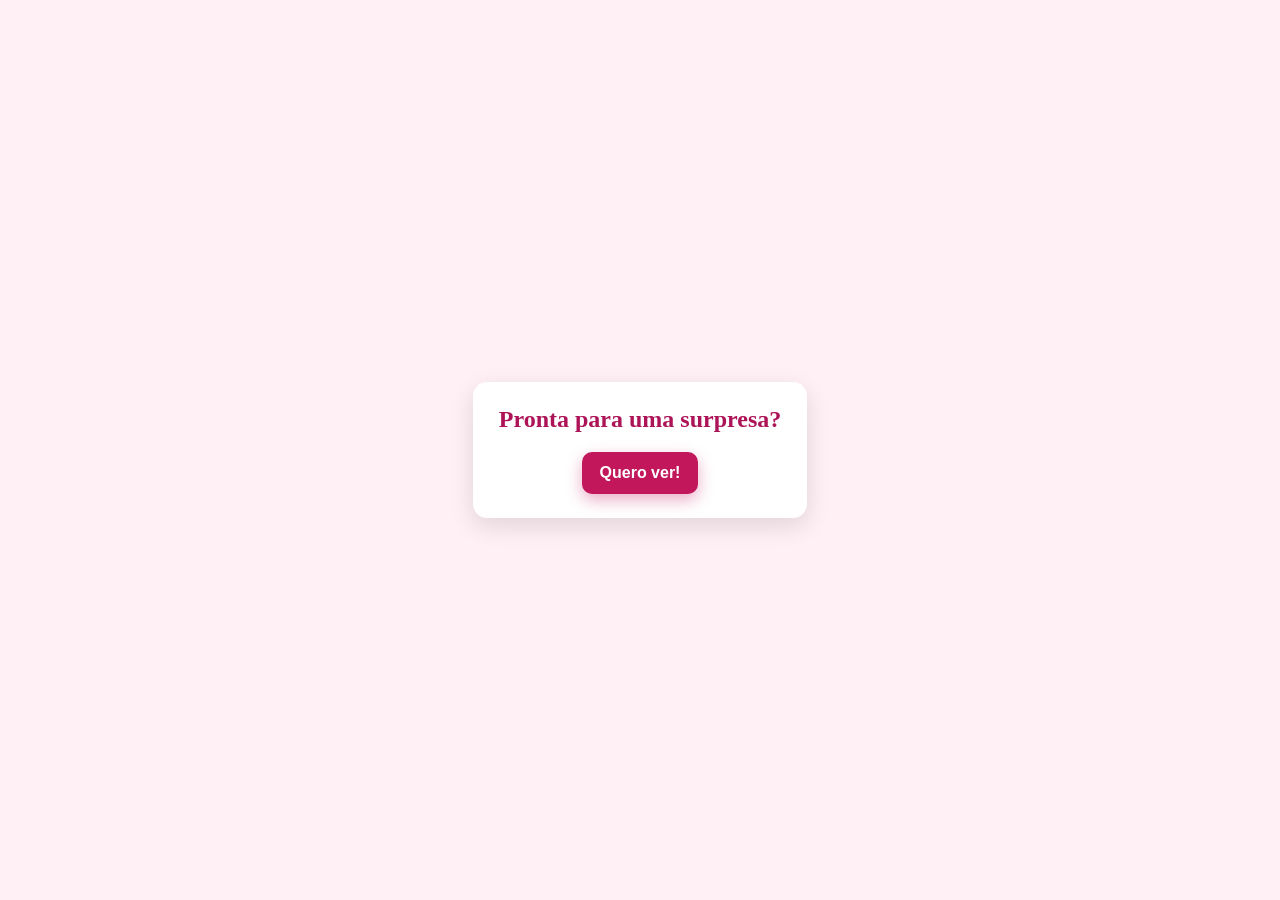
==== aniversario.html @ f8c0637d "PÃ¡gina de aniversÃ¡rio com timer de tempo junto Co-authored-by: Cursor <cursoragent@cursor.com>" ====
<!DOCTYPE html>
<html lang="pt-BR">
<head>
	<meta charset="UTF-8">
	<meta name="viewport" content="width=device-width, initial-scale=1.0">
	<title>Aniversário</title>
	<style>
		.Happy__Birthday {
			font-family: 'My love';
			color: #c2185b;
			font-size: 3.5em;
			font-weight: 700;
			text-shadow: 2px 2px 5px rgba(255, 255, 255, 0.7);
			position: relative;
			z-index: 1;
		}

		body {
			margin: 0;
			min-height: 100vh;
			display: flex;
			flex-direction: column;
			align-items: center;
			justify-content: center;
			background: #b3e5fc;
		}

		/* Beach background (sky, sea, sand) */
		.bg {
			position: fixed;
			inset: 0;
			z-index: -1;
			background:
				linear-gradient(
					to bottom,
					#87ceeb 0%,     /* sky */
					#b3e5fc 45%,
					#4fc3f7 45%,     /* sea */
					#29b6f6 62%,
					#f8e4b5 62%,     /* sand */
					#e0c48d 100%
				);
		}

		/* Sun */
		.sun {
			position: absolute;
			top: 6vh;
			right: 8vw;
			width: 90px;
			height: 90px;
			border-radius: 50%;
			background: radial-gradient(circle at 35% 35%, #fff59d, #ffca28 55%, #ffb300 70%, rgba(255, 179, 0, 0.6) 85%, rgba(255, 179, 0, 0) 86%);
			filter: drop-shadow(0 0 12px rgba(255, 193, 7, 0.6));
			animation: sunPulse 6s ease-in-out infinite;
		}

		@keyframes sunPulse {
			0%, 100% { transform: scale(1); filter: drop-shadow(0 0 12px rgba(255, 193, 7, 0.6)); }
			50% { transform: scale(1.03); filter: drop-shadow(0 0 22px rgba(255, 193, 7, 0.9)); }
		}

		/* Clouds */
		.clouds {
			position: absolute;
			top: 6vh;
			left: 0;
			right: 0;
			height: 140px;
			pointer-events: none;
			opacity: 0.9;
		}

		.clouds span {
			position: absolute;
			left: -30vw;
			top: var(--y, 0);
			width: var(--w, 140px);
			height: var(--h, 34px);
			background: #ffffff;
			border-radius: 40px;
			filter: drop-shadow(0 2px 6px rgba(0,0,0,0.05));
			opacity: 0.85;
			animation: cloudDrift var(--t, 60s) linear infinite;
		}

		@keyframes cloudDrift {
			0% { transform: translateX(0); }
			100% { transform: translateX(160vw); }
		}

		/* Waves */
		.waves { position: fixed; inset: 0; z-index: -1; pointer-events: none; }
		.wave {
			position: absolute;
			left: -100%;
			width: 300%;
			height: 80px;
			background: 
				radial-gradient(ellipse 80px 20px at 50% 0%, rgba(255,255,255,0.4) 0%, rgba(255,255,255,0.2) 50%, transparent 100%) 0 0 / 160px 80px repeat-x,
				radial-gradient(ellipse 60px 15px at 50% 0%, rgba(255,255,255,0.3) 0%, rgba(255,255,255,0.1) 50%, transparent 100%) 0 0 / 120px 80px repeat-x;
			opacity: 0.7;
			animation: waveMove 15s linear infinite;
		}
		.wave.one { top: 42vh; opacity: 0.4; animation-duration: 18s; background-size: 180px 90px, 140px 90px; }
		.wave.two { top: 46vh; opacity: 0.6; animation-duration: 12s; background-size: 160px 80px, 120px 80px; }
		.wave.three { top: 50vh; background-size: 140px 70px, 100px 70px; animation-duration: 10s; opacity: 0.8; }

		@keyframes waveMove { from { background-position-x: 0; } to { background-position-x: 2400px; } }

		/* BARQUINHO NO MAR */
		.boat {
			position: absolute;
			top: 48vh;
			left: -120px;
			width: 100px;
			height: 50px;
			z-index: 1;
			animation: boatSail 25s linear infinite;
		}

		.boat .hull {
			position: absolute;
			bottom: 0;
			left: 50%;
			width: 80px;
			height: 25px;
			background: linear-gradient(
				to bottom,
				#ffffff 0%,
				#f5f5f5 30%,
				#e0e0e0 70%,
				#bdbdbd 100%
			);
			border-radius: 40px 40px 8px 8px;
			transform: translateX(-50%);
			box-shadow: 
				0 3px 8px rgba(0,0,0,0.2),
				0 0 0 1px rgba(0,0,0,0.1) inset;
		}

		.boat .hull::before {
			content: '';
			position: absolute;
			top: -2px;
			left: 50%;
			width: 70px;
			height: 8px;
			background: linear-gradient(to right, #2196f3, #1976d2);
			border-radius: 20px;
			transform: translateX(-50%);
		}

		.boat .mast {
			position: absolute;
			bottom: 25px;
			left: 50%;
			width: 3px;
			height: 40px;
			background: linear-gradient(to bottom, #8d6e63, #6d4c41);
			transform: translateX(-50%);
			border-radius: 2px;
		}

		.boat .sail {
			position: absolute;
			bottom: 35px;
			left: 52%;
			width: 25px;
			height: 30px;
			background: linear-gradient(
				45deg,
				#ffffff 0%,
				#f8f9fa 50%,
				#e9ecef 100%
			);
			border-radius: 0 8px 8px 0;
			transform: translateX(-50%);
			box-shadow: 0 2px 6px rgba(0,0,0,0.15);
			animation: sailFlutter 3s ease-in-out infinite;
		}

		.boat .sail::before {
			content: '';
			position: absolute;
			top: 0;
			left: 0;
			right: 0;
			bottom: 0;
			background: repeating-linear-gradient(
				45deg,
				transparent,
				transparent 3px,
				rgba(0,0,0,0.05) 3px,
				rgba(0,0,0,0.05) 4px
			);
			border-radius: 0 8px 8px 0;
		}

		.boat .flag {
			position: absolute;
			bottom: 62px;
			left: 52%;
			width: 12px;
			height: 8px;
			background: linear-gradient(45deg, #e91e63, #ad1457);
			border-radius: 0 4px 4px 0;
			transform: translateX(-50%);
			animation: flagWave 2s ease-in-out infinite;
		}

		/* Ondas ao redor do barco */
		.boat-wake {
			position: absolute;
			bottom: -8px;
			left: 50%;
			width: 60px;
			height: 12px;
			background: radial-gradient(
				ellipse,
				rgba(255,255,255,0.6) 0%,
				rgba(255,255,255,0.3) 40%,
				transparent 70%
			);
			transform: translateX(-50%);
			border-radius: 50%;
			animation: wakeRipple 2s ease-in-out infinite;
		}

		@keyframes boatSail {
			0% { left: -120px; }
			100% { left: calc(100vw + 20px); }
		}

		@keyframes sailFlutter {
			0%, 100% { transform: translateX(-50%) skewX(0deg); }
			50% { transform: translateX(-50%) skewX(-2deg); }
		}

		@keyframes flagWave {
			0%, 100% { transform: translateX(-50%) rotate(0deg); }
			50% { transform: translateX(-50%) rotate(8deg); }
		}

		@keyframes wakeRipple {
			0%, 100% { opacity: 0.6; transform: translateX(-50%) scaleX(1); }
			50% { opacity: 0.3; transform: translateX(-50%) scaleX(1.2); }
		}

		/* Beach scene */
		.beach-scene {
			position: fixed;
			bottom: 0;
			left: 0;
			right: 0;
			height: 35vh;
			z-index: -1;
			pointer-events: none;
		}

		/* PALMEIRAS MELHORADAS */
		.palm {
			position: absolute;
			bottom: 0;
			width: 140px;
			height: 200px;
			z-index: 1;
		}
		.palm.left { left: 6vw; }
		.palm.right { right: 6vw; }

		.palm .trunk {
			position: absolute;
			bottom: 0;
			left: 50%;
			width: 20px;
			height: 130px;
			background: linear-gradient(
				90deg, 
				#5d4037 0%, 
				#6d4c41 20%, 
				#795548 40%, 
				#8d6e63 60%, 
				#6d4c41 80%, 
				#5d4037 100%
			);
			border-radius: 10px;
			transform: translateX(-50%) skewX(-4deg);
			box-shadow: 
				0 0 0 2px rgba(0,0,0,0.1) inset,
				2px 0 4px rgba(0,0,0,0.15);
		}

		/* Anéis do tronco para mais realismo */
		.palm .trunk::before {
			content: '';
			position: absolute;
			top: 20px;
			left: 0;
			right: 0;
			height: 3px;
			background: rgba(0,0,0,0.2);
			border-radius: 10px;
			box-shadow: 
				0 20px 0 rgba(0,0,0,0.15),
				0 40px 0 rgba(0,0,0,0.1),
				0 60px 0 rgba(0,0,0,0.15),
				0 80px 0 rgba(0,0,0,0.1);
		}

		.palm .leaf {
			position: absolute;
			left: 50%;
			top: 20px;
			width: 90px;
			height: 18px;
			background: linear-gradient(
				to right, 
				#1b5e20 0%, 
				#2e7d32 30%, 
				#4caf50 60%, 
				#66bb6a 100%
			);
			border-radius: 20px;
			transform-origin: left center;
			animation: palmSway 5s ease-in-out infinite;
			box-shadow: 0 1px 3px rgba(0,0,0,0.2);
		}

		/* Textura das folhas */
		.palm .leaf::before {
			content: '';
			position: absolute;
			top: 50%;
			left: 10px;
			right: 10px;
			height: 1px;
			background: linear-gradient(
				to right,
				transparent 0%,
				rgba(255,255,255,0.3) 20%,
				rgba(255,255,255,0.4) 50%,
				rgba(255,255,255,0.3) 80%,
				transparent 100%
			);
			transform: translateY(-50%);
		}

		/* Posicionamento das folhas melhorado - copa completa 360 graus */
		/* PALMEIRA ESQUERDA - MUITAS FOLHAS */
		.palm.left .leaf.l1 { --a: -75deg; animation-delay: 0s; width: 88px; }
		.palm.left .leaf.l2 { --a: -50deg; animation-delay: 0.1s; width: 92px; }
		.palm.left .leaf.l3 { --a: -25deg; animation-delay: 0.2s; width: 95px; }
		.palm.left .leaf.l4 { --a: 0deg; animation-delay: 0.3s; width: 100px; }
		.palm.left .leaf.l5 { --a: 25deg; animation-delay: 0.4s; width: 95px; }
		.palm.left .leaf.l6 { --a: 50deg; animation-delay: 0.5s; width: 92px; }
		.palm.left .leaf.l7 { --a: 75deg; animation-delay: 0.6s; width: 88px; }
		.palm.left .leaf.l8 { --a: -165deg; animation-delay: 0.7s; width: 85px; top: 25px; }
		.palm.left .leaf.l9 { --a: -140deg; animation-delay: 0.8s; width: 87px; top: 25px; }
		.palm.left .leaf.l10 { --a: -115deg; animation-delay: 0.9s; width: 89px; top: 25px; }
		.palm.left .leaf.l11 { --a: 115deg; animation-delay: 1.0s; width: 89px; top: 25px; }
		.palm.left .leaf.l12 { --a: 140deg; animation-delay: 1.1s; width: 87px; top: 25px; }
		.palm.left .leaf.l13 { --a: 165deg; animation-delay: 1.2s; width: 85px; top: 25px; }
		.palm.left .leaf.l14 { --a: 180deg; animation-delay: 1.3s; width: 90px; top: 22px; }
		.palm.left .leaf.l15 { --a: -90deg; animation-delay: 1.4s; width: 86px; top: 28px; }
		.palm.left .leaf.l16 { --a: 90deg; animation-delay: 1.5s; width: 86px; top: 28px; }
		.palm.left .leaf.l17 { --a: -12deg; animation-delay: 1.6s; width: 82px; top: 30px; }
		.palm.left .leaf.l18 { --a: 12deg; animation-delay: 1.7s; width: 82px; top: 30px; }

		/* PALMEIRA DIREITA - IGUAL À ESQUERDA */
		.palm.right .leaf.l1 { --a: -75deg; animation-delay: 0.05s; width: 88px; }
		.palm.right .leaf.l2 { --a: -50deg; animation-delay: 0.15s; width: 92px; }
		.palm.right .leaf.l3 { --a: -25deg; animation-delay: 0.25s; width: 95px; }
		.palm.right .leaf.l4 { --a: 0deg; animation-delay: 0.35s; width: 100px; }
		.palm.right .leaf.l5 { --a: 25deg; animation-delay: 0.45s; width: 95px; }
		.palm.right .leaf.l6 { --a: 50deg; animation-delay: 0.55s; width: 92px; }
		.palm.right .leaf.l7 { --a: 75deg; animation-delay: 0.65s; width: 88px; }
		.palm.right .leaf.l8 { --a: -165deg; animation-delay: 0.75s; width: 85px; top: 25px; }
		.palm.right .leaf.l9 { --a: -140deg; animation-delay: 0.85s; width: 87px; top: 25px; }
		.palm.right .leaf.l10 { --a: -115deg; animation-delay: 0.95s; width: 89px; top: 25px; }
		.palm.right .leaf.l11 { --a: 115deg; animation-delay: 1.05s; width: 89px; top: 25px; }
		.palm.right .leaf.l12 { --a: 140deg; animation-delay: 1.15s; width: 87px; top: 25px; }
		.palm.right .leaf.l13 { --a: 165deg; animation-delay: 1.25s; width: 85px; top: 25px; }
		.palm.right .leaf.l14 { --a: 180deg; animation-delay: 1.35s; width: 90px; top: 22px; }
		.palm.right .leaf.l15 { --a: -90deg; animation-delay: 1.45s; width: 86px; top: 28px; }
		.palm.right .leaf.l16 { --a: 90deg; animation-delay: 1.55s; width: 86px; top: 28px; }
		.palm.right .leaf.l17 { --a: -12deg; animation-delay: 1.65s; width: 82px; top: 30px; }
		.palm.right .leaf.l18 { --a: 12deg; animation-delay: 1.75s; width: 82px; top: 30px; }

		/* Cocos melhorados */
		.coconut {
			position: absolute;
			left: 50%;
			top: 15px;
			width: 14px;
			height: 18px;
			background: linear-gradient(to bottom, #8d6e63, #6d4c41, #5d4037);
			border-radius: 7px;
			transform: translateX(-50%);
			box-shadow: 
				0 2px 6px rgba(0,0,0,0.3),
				0 0 0 1px rgba(0,0,0,0.1) inset;
		}

		.coconut.c2 {
			left: 45%;
			top: 18px;
			width: 12px;
			height: 16px;
		}

		.coconut.c3 {
			left: 55%;
			top: 20px;
			width: 10px;
			height: 14px;
		}

		@keyframes palmSway {
			0%, 100% { transform: rotate(var(--a)) scaleX(1); }
			25% { transform: rotate(calc(var(--a) + 3deg)) scaleX(1.02); }
			75% { transform: rotate(calc(var(--a) - 2deg)) scaleX(1.01); }
		}

		/* GUARDA-SÓIS MELHORADOS */
		.umbrella {
			position: absolute;
			bottom: 20px;
			width: 80px;
			height: 100px;
		}
		.umbrella.um1 { left: 24vw; }
		.umbrella.um2 { right: 24vw; }

		.umbrella .pole {
			position: absolute;
			bottom: 0;
			left: 50%;
			width: 6px;
			height: 65px;
			background: linear-gradient(
				90deg,
				#6d4c41 0%,
				#8d6e63 50%,
				#6d4c41 100%
			);
			transform: translateX(-50%);
			border-radius: 3px;
			box-shadow: 2px 0 4px rgba(0,0,0,0.2);
		}

		.umbrella .top {
			position: absolute;
			bottom: 55px;
			left: 50%;
			width: 70px;
			height: 35px;
			background: linear-gradient(
				45deg, 
				#e91e63 0%, 
				#f06292 30%, 
				#ad1457 70%, 
				#880e4f 100%
			);
			border-radius: 35px 35px 0 0;
			transform: translateX(-50%);
			box-shadow: 
				0 4px 12px rgba(0,0,0,0.25),
				0 0 0 2px rgba(255,255,255,0.1) inset;
		}

		/* Listras do guarda-sol */
		.umbrella .top::before {
			content: '';
			position: absolute;
			top: 0;
			left: 0;
			right: 0;
			bottom: 0;
			background: repeating-linear-gradient(
				45deg,
				transparent,
				transparent 8px,
				rgba(255,255,255,0.15) 8px,
				rgba(255,255,255,0.15) 10px
			);
			border-radius: 35px 35px 0 0;
		}

		/* Sombra do guarda-sol */
		.umbrella .shadow {
			position: absolute;
			bottom: -2px;
			left: 50%;
			width: 60px;
			height: 8px;
			background: radial-gradient(ellipse, rgba(0,0,0,0.2) 0%, transparent 70%);
			transform: translateX(-50%);
			border-radius: 50%;
		}

		/* CADEIRAS MELHORADAS */
		.chair {
			position: absolute;
			bottom: 15px;
			width: 50px;
			height: 35px;
		}
		.chair.ch1 { left: 18vw; }
		.chair.ch2 { right: 18vw; }

		.chair .frame {
			position: absolute;
			bottom: 0;
			left: 50%;
			width: 3px;
			height: 25px;
			background: linear-gradient(to bottom, #795548, #6d4c41);
			transform: translateX(-50%);
			border-radius: 2px;
			box-shadow: 
				-12px 0 0 #795548,
				12px 0 0 #795548,
				-12px -15px 0 #795548,
				12px -15px 0 #795548;
		}

		.chair .seat {
			position: absolute;
			bottom: 12px;
			left: 50%;
			width: 45px;
			height: 18px;
			background: linear-gradient(
				45deg, 
				#ff9800 0%, 
				#ffb74d 30%, 
				#f57c00 70%, 
				#ef6c00 100%
			);
			border-radius: 8px;
			transform: translateX(-50%);
			box-shadow: 
				0 3px 6px rgba(0,0,0,0.2),
				0 0 0 1px rgba(0,0,0,0.1) inset;
		}

		/* Listras do tecido */
		.chair .seat::before {
			content: '';
			position: absolute;
			top: 0;
			left: 0;
			right: 0;
			bottom: 0;
			background: repeating-linear-gradient(
				90deg,
				transparent,
				transparent 4px,
				rgba(255,255,255,0.2) 4px,
				rgba(255,255,255,0.2) 5px
			);
			border-radius: 8px;
		}

		.chair .back {
			position: absolute;
			bottom: 28px;
			left: 50%;
			width: 40px;
			height: 20px;
			background: linear-gradient(
				45deg, 
				#ff9800 0%, 
				#ffb74d 30%, 
				#f57c00 70%, 
				#ef6c00 100%
			);
			border-radius: 8px 8px 3px 3px;
			transform: translateX(-50%) rotateX(20deg);
			box-shadow: 
				0 3px 6px rgba(0,0,0,0.15),
				0 0 0 1px rgba(0,0,0,0.1) inset;
		}

		.chair .back::before {
			content: '';
			position: absolute;
			top: 0;
			left: 0;
			right: 0;
			bottom: 0;
			background: repeating-linear-gradient(
				90deg,
				transparent,
				transparent 4px,
				rgba(255,255,255,0.2) 4px,
				rgba(255,255,255,0.2) 5px
			);
			border-radius: 8px 8px 3px 3px;
		}

		/* Sombra das cadeiras */
		.chair .chair-shadow {
			position: absolute;
			bottom: -2px;
			left: 50%;
			width: 40px;
			height: 6px;
			background: radial-gradient(ellipse, rgba(0,0,0,0.15) 0%, transparent 70%);
			transform: translateX(-50%);
			border-radius: 50%;
		}

		.cake {
			position: relative;
			width: 200px;
			height: 200px;
			margin-top: 12px;
		}

		.cake .plate {
			position: absolute;
			left: 50%;
			bottom: 0;
			transform: translate(-50%, 30px) scale(0.98);
			width: 220px;
			height: 16px;
			background: #cfd8dc;
			border-radius: 50% / 70%;
			box-shadow: 0 2px 6px rgba(0, 0, 0, 0.2) inset;
			opacity: 0;
			animation: riseIn .55s ease-out forwards;
		}

		.cake .layer {
			position: absolute;
			left: 50%;
			transform: translate(-50%, 30px) scale(0.98);
			height: 50px;
			background: #8d6e63;
			border-radius: 8px;
			box-shadow: 0 4px 0 rgba(0, 0, 0, 0.08) inset;
			opacity: 0;
		}

		.cake .layer.bottom { width: 180px; bottom: 26px; animation: riseIn .55s ease-out .1s forwards; }
		.cake .layer.middle { width: 160px; bottom: 78px; background: #a1887f; animation: riseIn .55s ease-out .35s forwards; }
		.cake .layer.top { width: 120px; bottom: 124px; background: #bcaaa4; animation: riseIn .55s ease-out .6s forwards; }

		.cake .icing {
			position: absolute;
			left: 50%;
			transform: translate(-50%, 30px);
			bottom: 152px;
			width: 130px;
			height: 20px;
			background: #ffffff;
			border-radius: 10px;
			box-shadow: 0 2px 0 rgba(0, 0, 0, 0.06) inset;
			opacity: 0;
			animation: riseIn .55s ease-out .85s forwards;
		}

		.candle {
			position: absolute;
			left: 50%;
			transform: translate(-50%, 30px);
			bottom: 180px;
			width: 8px;
			height: 28px;
			background: #ffeb3b;
			border-radius: 3px;
			box-shadow: 0 0 0 2px rgba(0, 0, 0, 0.05) inset;
			opacity: 0;
			animation: riseIn .55s ease-out 1.1s forwards;
		}

		.candle:after {
			content: "";
			position: absolute;
			left: 50%;
			transform: translateX(-50%);
			bottom: 30px;
			width: 12px;
			height: 16px;
			background: radial-gradient(circle at 50% 35%, #fff59d 20%, #ff9800 60%, rgba(255, 152, 0, 0.0) 61%);
			border-radius: 50% 50% 50% 50%;
			filter: drop-shadow(0 0 6px rgba(255, 193, 7, 0.8));
			opacity: 0;
			animation: flameFlicker 1.4s ease-in-out 1.4s infinite, flameAppear .01s linear 1.4s forwards;
		}

		@keyframes riseIn {
			0% { opacity: 0; transform: translate(-50%, 30px) scale(0.98); }
			100% { opacity: 1; transform: translate(-50%, 0) scale(1); }
		}

		@keyframes flameAppear { to { opacity: 1; } }

		@keyframes flameFlicker {
			0%, 100% { filter: drop-shadow(0 0 6px rgba(255,193,7,0.8)); transform: translateX(-50%) translateY(0) scale(1); }
			50% { filter: drop-shadow(0 0 12px rgba(255,193,7,1)); transform: translateX(-50%) translateY(-1px) scale(1.08); }
		}

		/* Floating hearts */
		.hearts {
			position: fixed;
			inset: 0;
			pointer-events: none;
			overflow: hidden;
			z-index: 0;
		}

		.hearts span {
			--size: 16px;
			position: absolute;
			bottom: -40px;
			left: var(--l, 50%);
			width: var(--size);
			height: var(--size);
			background: #e91e63;
			transform: rotate(45deg) scale(0.6);
			opacity: 0;
			animation: floatUp var(--t, 8s) linear infinite;
			animation-delay: var(--d, 0s);
		}

		.hearts span:before,
		.hearts span:after {
			content: "";
			position: absolute;
			width: 100%;
			height: 100%;
			background: #e91e63;
			border-radius: 50%;
		}

		.hearts span:before { top: -50%; left: 0; }
		.hearts span:after { left: -50%; top: 0; }

		@keyframes floatUp {
			0% { transform: translateY(0) rotate(45deg) scale(0.6); opacity: 0; }
			10% { opacity: .9; }
			100% { transform: translateY(-110vh) rotate(45deg) scale(1); opacity: 0; }
		}

		/* Photo block */
		.photo {
			width: clamp(160px, 26vw, 260px);
			aspect-ratio: 4 / 3;
			object-fit: cover;
			max-width: 100%;
			height: auto;
			border-radius: 12px;
			border: 4px solid #ffffff;
			box-shadow: 0 8px 22px rgba(0, 0, 0, 0.15);
			margin-top: 8px;
			opacity: 0;
			transform: translateY(20px) scale(0.98);
			animation: photoIn .6s ease-out .05s forwards;
		}

		@keyframes photoIn { to { opacity: 1; transform: translateY(0) scale(1); } }

		/* Row content for photos + cake */
		.content {
			display: flex;
			align-items: center;
			justify-content: center;
			gap: clamp(12px, 4vw, 28px);
			margin-top: 8px;
			flex-wrap: wrap;
			position: relative;
			z-index: 1;
		}

		/* Center column (title + cake + timer) */
		.center {
			display: flex;
			flex-direction: column;
			align-items: center;
			gap: 8px;
		}

		@media (max-width: 640px) {
			.content { flex-direction: column; gap: 12px; }
			.photo { width: min(88vw, 360px); }
			.center { order: -1; }
		}

		/* Gate (start) overlay */
		#gate {
			position: fixed;
			inset: 0;
			display: flex;
			align-items: center;
			justify-content: center;
			background: #fff0f5;
			z-index: 999;
		}

		.gate-card {
			background: #ffffff;
			padding: 24px 26px;
			border-radius: 14px;
			box-shadow: 0 8px 24px rgba(0,0,0,0.12);
			text-align: center;
			max-width: 92vw;
		}

		.start-btn {
			background: #c2185b;
			color: #ffffff;
			border: none;
			border-radius: 10px;
			padding: 12px 18px;
			font-size: 1rem;
			font-weight: 700;
			cursor: pointer;
			box-shadow: 0 6px 16px rgba(194,24,91,0.35);
			transition: transform .15s ease, opacity .2s ease;
		}

		.start-btn:active { transform: translateY(1px); }

		/* Main visibility */
		#main { display: none; opacity: 0; }
		#main.show { display: block; animation: fadeIn .6s ease forwards; }

		@keyframes fadeIn {
			from { opacity: 0; transform: translateY(8px); }
			to { opacity: 1; transform: translateY(0); }
		}

		/* Timer */
		.timer {
			margin-top: 16px;
			font-weight: 600;
			color: #ad1457;
			background: rgba(255,255,255,0.8);
			padding: 10px 14px;
			border-radius: 10px;
			box-shadow: 0 4px 12px rgba(0,0,0,0.06);
		}
	</style>
</head>
<body>
	<div class="bg" aria-hidden="true"></div>
	<div class="sun" aria-hidden="true"></div>
	<div class="clouds" aria-hidden="true">
		<span style="--y:10px;--w:180px;--h:36px;--t:65s"></span>
		<span style="--y:48px;--w:140px;--h:30px;--t:55s"></span>
		<span style="--y:22px;--w:220px;--h:40px;--t:70s"></span>
		<span style="--y:68px;--w:160px;--h:34px;--t:60s"></span>
	</div>
	<div class="waves" aria-hidden="true">
		<div class="wave one"></div>
		<div class="wave two"></div>
		<div class="wave three"></div>
		<!-- Barquinho navegando -->
		<div class="boat">
			<div class="boat-wake"></div>
			<div class="hull"></div>
			<div class="mast"></div>
			<div class="sail"></div>
			<div class="flag"></div>
		</div>
	</div>
	<div class="beach-scene" aria-hidden="true">
		<!-- Left palm tree - MUITAS FOLHAS -->
		<div class="palm left">
			<div class="trunk"></div>
			<div class="coconut"></div>
			<div class="coconut c2"></div>
			<div class="coconut c3"></div>
			<div class="leaf l1"></div>
			<div class="leaf l2"></div>
			<div class="leaf l3"></div>
			<div class="leaf l4"></div>
			<div class="leaf l5"></div>
			<div class="leaf l6"></div>
			<div class="leaf l7"></div>
			<div class="leaf l8"></div>
			<div class="leaf l9"></div>
			<div class="leaf l10"></div>
			<div class="leaf l11"></div>
			<div class="leaf l12"></div>
			<div class="leaf l13"></div>
			<div class="leaf l14"></div>
			<div class="leaf l15"></div>
			<div class="leaf l16"></div>
			<div class="leaf l17"></div>
			<div class="leaf l18"></div>
		</div>
		
		<!-- Right palm tree - IGUAL À ESQUERDA -->
		<div class="palm right">
			<div class="trunk"></div>
			<div class="coconut"></div>
			<div class="coconut c2"></div>
			<div class="coconut c3"></div>
			<div class="leaf l1"></div>
			<div class="leaf l2"></div>
			<div class="leaf l3"></div>
			<div class="leaf l4"></div>
			<div class="leaf l5"></div>
			<div class="leaf l6"></div>
			<div class="leaf l7"></div>
			<div class="leaf l8"></div>
			<div class="leaf l9"></div>
			<div class="leaf l10"></div>
			<div class="leaf l11"></div>
			<div class="leaf l12"></div>
			<div class="leaf l13"></div>
			<div class="leaf l14"></div>
			<div class="leaf l15"></div>
			<div class="leaf l16"></div>
			<div class="leaf l17"></div>
			<div class="leaf l18"></div>
		</div>
		
		<!-- Beach umbrellas -->
		<div class="umbrella um1">
			<div class="shadow"></div>
			<div class="pole"></div>
			<div class="top"></div>
		</div>
		<div class="umbrella um2">
			<div class="shadow"></div>
			<div class="pole"></div>
			<div class="top"></div>
		</div>
		
		<!-- Beach chairs -->
		<div class="chair ch1">
			<div class="chair-shadow"></div>
			<div class="frame"></div>
			<div class="seat"></div>
			<div class="back"></div>
		</div>
		<div class="chair ch2">
			<div class="chair-shadow"></div>
			<div class="frame"></div>
			<div class="seat"></div>
			<div class="back"></div>
		</div>
		<!-- Novas cadeiras embaixo dos guarda-sóis -->
		<div class="chair ch3">
			<div class="chair-shadow"></div>
			<div class="frame"></div>
			<div class="seat"></div>
			<div class="back"></div>
		</div>
		<div class="chair ch4">
			<div class="chair-shadow"></div>
			<div class="frame"></div>
			<div class="seat"></div>
			<div class="back"></div>
		</div>
	</div>
	<div id="gate">
		<div class="gate-card">
			<h2 style="margin-top:0;color:#ad1457">Pronta para uma surpresa?</h2>
			<button id="start" class="start-btn">Quero ver!</button>
		</div>
	</div>

	<div id="main" role="main" aria-hidden="true">
		<div class="content">
			<img class="photo" src="./foto-1.jpeg" alt="Nossa foto à esquerda">
			<div class="center">
				<h1 class="Happy__Birthday">feliz nosso dia</h1>
				<div class="cake" aria-label="Bolo de aniversário estilizado">
					<div class="plate"></div>
					<div class="layer bottom"></div>
					<div class="layer middle"></div>
					<div class="layer top"></div>
					<div class="icing"></div>
					<div class="candle"></div>
				</div>
				<div class="timer" id="loveTimer">te amando há 0 anos, 0 meses, 0 dias, 0 horas, 0 minutos, 0 segundos</div>
			</div>
			<img class="photo" src="./foto-2.jpeg" alt="Nossa foto à direita">
		</div>
	</div>

	<!-- Floating hearts container -->
	<div class="hearts" aria-hidden="true">
		<span style="--l:10%;--d:.2s;--t:9s;--size:14px"></span>
		<span style="--l:20%;--d:1.3s;--t:8s;--size:16px"></span>
		<span style="--l:30%;--d:.8s;--t:10s;--size:18px"></span>
		<span style="--l:40%;--d:2.1s;--t:9s;--size:12px"></span>
		<span style="--l:50%;--d:0s;--t:8.5s;--size:15px"></span>
		<span style="--l:60%;--d:1.7s;--t:10s;--size:17px"></span>
		<span style="--l:70%;--d:.5s;--t:9.5s;--size:14px"></span>
		<span style="--l:80%;--d:1.1s;--t:8.8s;--size:16px"></span>
		<span style="--l:90%;--d:2.6s;--t:10.5s;--size:13px"></span>
		<span style="--l:15%;--d:3s;--t:9.2s;--size:19px"></span>
	</div>

	<script>
	(function() {
		const gate = document.getElementById('gate');
		const startBtn = document.getElementById('start');
		const main = document.getElementById('main');

		function showMain() {
			gate.style.display = 'none';
			main.classList.add('show');
			main.setAttribute('aria-hidden', 'false');
		}

		if (startBtn) {
			startBtn.addEventListener('click', showMain);
		}

		// Timer desde 23/12/2024 (dia/mês/ano)
		const startDate = new Date(2024, 11, 23, 0, 0, 0); // mês 11 = Dezembro
		const el = document.getElementById('loveTimer');

		function plural(n, singular, pluralForm) {
			return n === 1 ? singular : pluralForm;
		}

		function diffFromStart(now) {
			// Calcula anos, meses inteiros, depois dias/horas/minutos/segundos
			let totalMonths = now.getFullYear() * 12 + now.getMonth() - (startDate.getFullYear() * 12 + startDate.getMonth());
			const monthStart = new Date(startDate.getFullYear(), startDate.getMonth() + totalMonths, startDate.getDate(), 0, 0, 0);
			if (now < monthStart) totalMonths -= 1;

			const years = Math.floor(totalMonths / 12);
			const months = totalMonths % 12;

			const afterMonths = new Date(startDate);
			afterMonths.setFullYear(startDate.getFullYear() + years);
			afterMonths.setMonth(startDate.getMonth() + months);

			let deltaMs = now - afterMonths;
			const dayMs = 24 * 60 * 60 * 1000;
			const days = Math.floor(deltaMs / dayMs);
			deltaMs -= days * dayMs;
			const hours = Math.floor(deltaMs / (60 * 60 * 1000));
			deltaMs -= hours * 60 * 60 * 1000;
			const minutes = Math.floor(deltaMs / (60 * 1000));
			deltaMs -= minutes * 60 * 1000;
			const seconds = Math.floor(deltaMs / 1000);

			return { years, months, days, hours, minutes, seconds };
		}

		function renderTimer() {
			const now = new Date();
			const { years, months, days, hours, minutes, seconds } = diffFromStart(now);
			if (!el) return;
			const parts = [
				years + ' ' + plural(years, 'ano', 'anos'),
				months + ' ' + plural(months, 'mês', 'meses'),
				days + ' ' + plural(days, 'dia', 'dias'),
				hours + ' ' + plural(hours, 'hora', 'horas'),
				minutes + ' ' + plural(minutes, 'minuto', 'minutos'),
				seconds + ' ' + plural(seconds, 'segundo', 'segundos')
			];
			el.textContent = 'te amando há ' + parts.join(', ');
		}

		renderTimer();
		setInterval(renderTimer, 1000);
	})();
	</script>
</body>
</html>
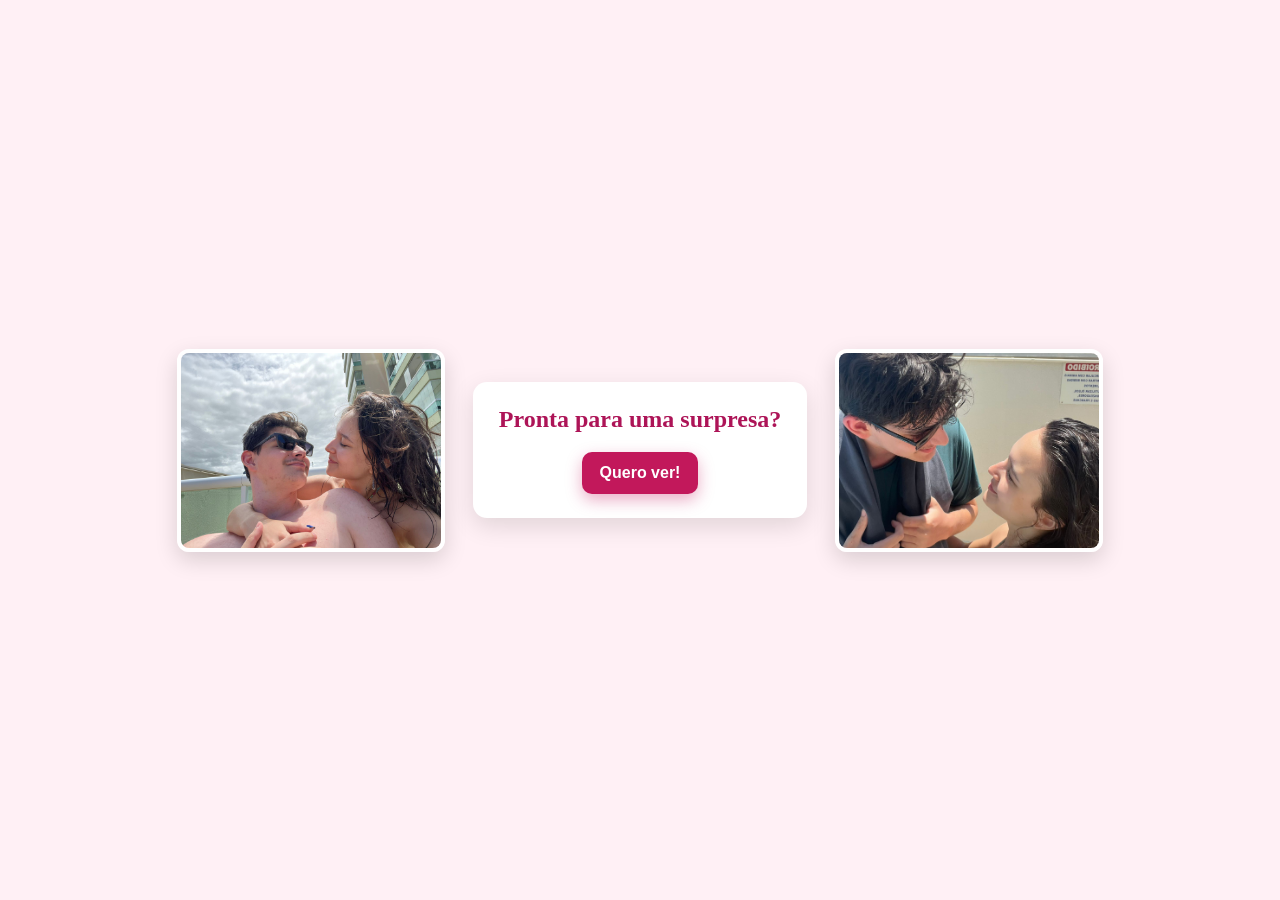
==== commit 68415617: "Fotos na tela do botÃ£o: layout um de cada lado, mesmo estilo da outra tela Co-authored-by: Cursor <" ====
--- a/aniversario.html
+++ b/aniversario.html
@@ -800,13 +800,36 @@
 			z-index: 999;
 		}
 
+		.gate-content {
+			display: flex;
+			flex-direction: row;
+			align-items: center;
+			justify-content: center;
+			gap: clamp(12px, 4vw, 28px);
+			flex-wrap: wrap;
+			max-width: 92vw;
+		}
+
+		.gate-content .gate-photo {
+			width: clamp(160px, 26vw, 260px);
+			aspect-ratio: 4 / 3;
+			object-fit: cover;
+			border-radius: 12px;
+			border: 4px solid #ffffff;
+			box-shadow: 0 8px 22px rgba(0, 0, 0, 0.15);
+		}
+
 		.gate-card {
 			background: #ffffff;
 			padding: 24px 26px;
 			border-radius: 14px;
 			box-shadow: 0 8px 24px rgba(0,0,0,0.12);
 			text-align: center;
-			max-width: 92vw;
+		}
+
+		@media (max-width: 640px) {
+			.gate-content { flex-direction: column; gap: 12px; }
+			.gate-content .gate-photo { width: min(88vw, 360px); order: -1; }
 		}
 
 		.start-btn {
@@ -960,9 +983,13 @@
 		</div>
 	</div>
 	<div id="gate">
-		<div class="gate-card">
-			<h2 style="margin-top:0;color:#ad1457">Pronta para uma surpresa?</h2>
-			<button id="start" class="start-btn">Quero ver!</button>
+		<div class="gate-content">
+			<img class="gate-photo" src="./foto-3.png" alt="Nossa foto">
+			<div class="gate-card">
+				<h2 style="margin-top:0;color:#ad1457">Pronta para uma surpresa?</h2>
+				<button id="start" class="start-btn">Quero ver!</button>
+			</div>
+			<img class="gate-photo" src="./foto-4.png" alt="Nossa foto">
 		</div>
 	</div>
 
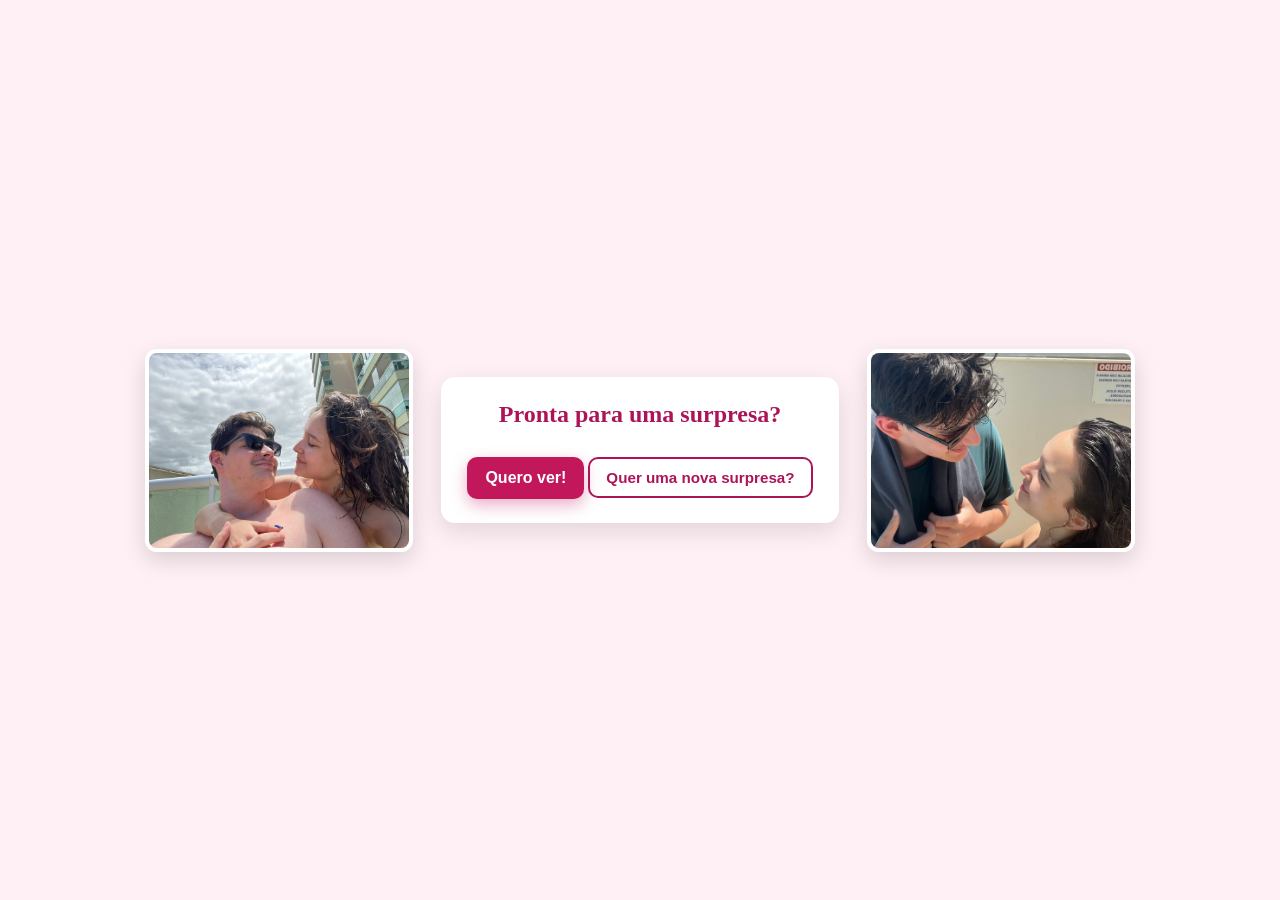
==== commit 13aaf41e: "Add cinesala-chuva scene and link from aniversario.html" ====
--- a/aniversario.html
+++ b/aniversario.html
@@ -4,6 +4,9 @@
 	<meta charset="UTF-8">
 	<meta name="viewport" content="width=device-width, initial-scale=1.0">
 	<title>Aniversário</title>
+	<link rel="preconnect" href="https://fonts.googleapis.com">
+	<link rel="preconnect" href="https://fonts.gstatic.com" crossorigin>
+	<link href="https://fonts.googleapis.com/css2?family=Oswald:wght@400;500;700&display=swap" rel="stylesheet">
 	<style>
 		.Happy__Birthday {
 			font-family: 'My love';
@@ -677,18 +680,17 @@
 		}
 
 		.candle:after {
-			content: "";
-			position: absolute;
-			left: 50%;
-			transform: translateX(-50%);
-			bottom: 30px;
-			width: 12px;
-			height: 16px;
-			background: radial-gradient(circle at 50% 35%, #fff59d 20%, #ff9800 60%, rgba(255, 152, 0, 0.0) 61%);
-			border-radius: 50% 50% 50% 50%;
-			filter: drop-shadow(0 0 6px rgba(255, 193, 7, 0.8));
+			content: "♥";
+			position: absolute;
+			left: 50%;
+			transform: translateX(-50%);
+			bottom: 28px;
+			font-size: 18px;
+			line-height: 1;
+			color: #ff9800;
+			text-shadow: 0 0 8px rgba(255, 152, 0, 0.6), 0 1px 2px rgba(0,0,0,0.2);
 			opacity: 0;
-			animation: flameFlicker 1.4s ease-in-out 1.4s infinite, flameAppear .01s linear 1.4s forwards;
+			animation: heartGlow 1.4s ease-in-out 1.4s infinite, flameAppear .01s linear 1.4s forwards;
 		}
 
 		@keyframes riseIn {
@@ -698,9 +700,9 @@
 
 		@keyframes flameAppear { to { opacity: 1; } }
 
-		@keyframes flameFlicker {
-			0%, 100% { filter: drop-shadow(0 0 6px rgba(255,193,7,0.8)); transform: translateX(-50%) translateY(0) scale(1); }
-			50% { filter: drop-shadow(0 0 12px rgba(255,193,7,1)); transform: translateX(-50%) translateY(-1px) scale(1.08); }
+		@keyframes heartGlow {
+			0%, 100% { transform: translateX(-50%) scale(1); text-shadow: 0 0 8px rgba(255, 152, 0, 0.6), 0 1px 2px rgba(0,0,0,0.2); }
+			50% { transform: translateX(-50%) scale(1.15); text-shadow: 0 0 14px rgba(255, 152, 0, 0.9), 0 1px 2px rgba(0,0,0,0.2); }
 		}
 
 		/* Floating hearts */
@@ -845,7 +847,313 @@
 			transition: transform .15s ease, opacity .2s ease;
 		}
 
+		.surprise-btn {
+			background: transparent;
+			color: #ad1457;
+			border: 2px solid #ad1457;
+			border-radius: 10px;
+			padding: 10px 16px;
+			font-size: 0.95rem;
+			font-weight: 600;
+			cursor: pointer;
+			margin-top: 10px;
+			transition: transform .15s ease, background .2s ease, color .2s ease;
+		}
+
+		.surprise-btn:hover {
+			background: rgba(173, 20, 87, 0.1);
+		}
+
 		.start-btn:active { transform: translateY(1px); }
+		.surprise-btn:active { transform: translateY(1px); }
+
+		/* Tela surpresa - CINESALA Encontro na Chuva */
+		@keyframes fall {
+			0% { transform: translateY(-100px); opacity: 1; }
+			100% { transform: translateY(100vh); opacity: 0.3; }
+		}
+
+		#surprise-screen {
+			position: fixed;
+			inset: 0;
+			background: linear-gradient(to bottom, #0a0a0a 0%, #1a1a2e 100%);
+			z-index: 1000;
+			display: none;
+			align-items: center;
+			justify-content: center;
+			box-sizing: border-box;
+			overflow: hidden;
+		}
+
+		#surprise-screen.show {
+			display: flex;
+			animation: fadeIn 0.4s ease forwards;
+		}
+
+		#surprise-screen .scene {
+			position: relative;
+			width: 100%;
+			height: 100%;
+			max-width: 100vw;
+			max-height: 100vh;
+			overflow: hidden;
+			font-family: Arial, sans-serif;
+		}
+
+		#surprise-screen .plant {
+			position: absolute;
+			bottom: 0;
+			width: 150px;
+			height: 400px;
+		}
+
+		#surprise-screen .plant-left { left: 50px; }
+		#surprise-screen .plant-right { right: 50px; }
+
+		#surprise-screen .leaf {
+			position: absolute;
+			background: linear-gradient(135deg, #2d5016 0%, #4a7c2c 50%, #2d5016 100%);
+			border-radius: 50% 0;
+			transform-origin: bottom center;
+		}
+
+		#surprise-screen .cinema {
+			position: absolute;
+			bottom: 100px;
+			left: 50%;
+			transform: translateX(-50%);
+			width: min(700px, 90vw);
+			height: 400px;
+			background: linear-gradient(to bottom, #c8c8c8 0%, #a0a0a0 100%);
+			box-shadow: 0 20px 60px rgba(0,0,0,0.5);
+		}
+
+		#surprise-screen .cinema-sign {
+			position: absolute;
+			top: -60px;
+			left: 50%;
+			transform: translateX(-50%);
+			background: white;
+			padding: 15px 60px;
+			font-size: clamp(32px, 5vw, 48px);
+			font-weight: bold;
+			letter-spacing: 2px;
+			box-shadow: 0 5px 20px rgba(0,0,0,0.3);
+		}
+
+		#surprise-screen .cinema-sign .red { color: #e63946; }
+
+		#surprise-screen .divider {
+			position: absolute;
+			left: 50%;
+			top: 0;
+			width: 8px;
+			height: 100%;
+			background: #1a1a1a;
+			transform: translateX(-50%);
+		}
+
+		#surprise-screen .person { position: absolute; bottom: 80px; }
+		#surprise-screen .person-male { left: 200px; }
+		#surprise-screen .person-female { left: 320px; }
+
+		#surprise-screen .male-head {
+			width: 50px; height: 50px; background: #ffdbac;
+			border-radius: 50%; position: relative; margin: 0 auto 5px;
+		}
+
+		#surprise-screen .male-body {
+			width: 60px; height: 80px; background: #7b68ee;
+			border-radius: 10px 10px 20px 20px; position: relative;
+		}
+
+		#surprise-screen .male-legs {
+			width: 50px; height: 60px; background: #4a4a4a;
+			border-radius: 0 0 10px 10px; margin: 0 auto;
+		}
+
+		#surprise-screen .female-head {
+			width: 50px; height: 50px; background: #ffdbac;
+			border-radius: 50%; position: relative; margin: 0 auto 5px;
+		}
+
+		#surprise-screen .female-hair {
+			position: absolute;
+			width: 55px; height: 30px; background: #3d2817;
+			border-radius: 50% 50% 0 0;
+			top: -5px; left: -2.5px;
+		}
+
+		#surprise-screen .female-body {
+			width: 70px; height: 90px; background: #8b7d6b;
+			border-radius: 10px 10px 35px 35px; position: relative;
+		}
+
+		#surprise-screen .female-legs {
+			width: 40px; height: 50px; background: #5a5a5a;
+			border-radius: 0 0 8px 8px; margin: 0 auto;
+		}
+
+		#surprise-screen .umbrella {
+			position: absolute;
+			bottom: 210px;
+			left: 240px;
+			z-index: 10;
+		}
+
+		#surprise-screen .umbrella-handle {
+			position: absolute;
+			width: 4px;
+			height: 120px;
+			background: #2a2a2a;
+			left: 50%;
+			top: 60px;
+			transform: translateX(-50%);
+		}
+
+		#surprise-screen .umbrella-top {
+			width: 180px;
+			height: 90px;
+			background: #1a1a1a;
+			border-radius: 50% 50% 0 0;
+			position: relative;
+			overflow: hidden;
+		}
+
+		#surprise-screen .umbrella-segment {
+			position: absolute;
+			width: 36px;
+			height: 100%;
+			top: 0;
+		}
+
+		#surprise-screen .ground {
+			position: absolute;
+			bottom: 100px;
+			left: 0;
+			width: 100%;
+			height: 150px;
+			background: linear-gradient(to bottom,
+				rgba(50, 50, 70, 0.3) 0%,
+				rgba(30, 30, 50, 0.5) 50%,
+				rgba(20, 20, 40, 0.7) 100%);
+		}
+
+		#surprise-screen .reflection {
+			position: absolute;
+			bottom: 10px;
+			left: 50%;
+			transform: translateX(-50%);
+			width: min(700px, 90vw);
+			height: 100px;
+			background: linear-gradient(to top,
+				rgba(200, 200, 200, 0.1) 0%,
+				rgba(160, 160, 160, 0.05) 100%);
+			filter: blur(8px);
+		}
+
+		#surprise-screen .rain {
+			position: absolute;
+			top: 0;
+			left: 0;
+			width: 100%;
+			height: 100%;
+			pointer-events: none;
+			z-index: 25;
+		}
+
+		#surprise-screen .raindrop {
+			position: absolute;
+			width: 2px;
+			height: 30px;
+			background: linear-gradient(to bottom,
+				rgba(174, 194, 224, 0.8) 0%,
+				rgba(174, 194, 224, 0.3) 100%);
+			animation: fall linear infinite;
+		}
+
+		#surprise-screen .poster {
+			position: absolute;
+			right: 80px;
+			top: 100px;
+			width: 150px;
+			height: 200px;
+			background: #e0e0e0;
+			border: 5px solid #888;
+			display: flex;
+			align-items: center;
+			justify-content: center;
+		}
+
+		#surprise-screen .poster-lines {
+			width: 80%;
+			height: 60%;
+			background: linear-gradient(
+				135deg,
+				#999 25%,
+				transparent 25%,
+				transparent 75%,
+				#999 75%
+			);
+			background-size: 20px 20px;
+		}
+
+		#surprise-screen .chair {
+			position: absolute;
+			left: 80px;
+			top: 180px;
+			width: 80px;
+			height: 60px;
+			background: #654321;
+			border-radius: 10px 10px 0 0;
+		}
+
+		#surprise-screen .chair::before {
+			content: '';
+			position: absolute;
+			bottom: -30px;
+			left: 10px;
+			width: 60px;
+			height: 30px;
+			background: #654321;
+			border-radius: 0 0 10px 10px;
+		}
+
+		#surprise-screen .cinema-light {
+			position: absolute;
+			top: 50px;
+			width: 100%;
+			height: 100%;
+			background: radial-gradient(
+				ellipse at center,
+				rgba(255, 248, 220, 0.3) 0%,
+				transparent 70%
+			);
+			pointer-events: none;
+		}
+
+		.cinema-close {
+			position: absolute;
+			top: 16px;
+			right: 16px;
+			width: 44px;
+			height: 44px;
+			border: none;
+			background: rgba(0,0,0,0.5);
+			color: #fff;
+			font-size: 1.5rem;
+			border-radius: 50%;
+			cursor: pointer;
+			display: flex;
+			align-items: center;
+			justify-content: center;
+			transition: background .2s ease;
+			z-index: 100;
+		}
+
+		.cinema-close:hover {
+			background: rgba(0,0,0,0.75);
+		}
 
 		/* Main visibility */
 		#main { display: none; opacity: 0; }
@@ -856,15 +1164,65 @@
 			to { opacity: 1; transform: translateY(0); }
 		}
 
-		/* Timer */
-		.timer {
-			margin-top: 16px;
+		/* Timer visual */
+		.timer-wrap {
+			margin-top: 20px;
+			text-align: center;
+		}
+
+		.timer-title {
+			margin: 0 0 12px 0;
+			font-size: 1.1rem;
 			font-weight: 600;
 			color: #ad1457;
-			background: rgba(255,255,255,0.8);
-			padding: 10px 14px;
-			border-radius: 10px;
-			box-shadow: 0 4px 12px rgba(0,0,0,0.06);
+			text-shadow: 0 1px 2px rgba(255,255,255,0.8);
+		}
+
+		.timer {
+			display: grid;
+			grid-template-columns: repeat(6, 1fr);
+			gap: 8px;
+			max-width: 100%;
+		}
+
+		.timer-unit {
+			background: linear-gradient(145deg, rgba(255,255,255,0.95), rgba(255,240,245,0.9));
+			border-radius: 12px;
+			padding: 10px 6px;
+			box-shadow: 0 4px 12px rgba(0,0,0,0.08), 0 0 0 1px rgba(255,255,255,0.6) inset;
+			min-width: 0;
+			display: flex;
+			flex-direction: column;
+			align-items: center;
+			gap: 2px;
+		}
+
+		.timer-value {
+			font-size: 1.5rem;
+			font-weight: 800;
+			line-height: 1.2;
+			color: #c2185b;
+			text-shadow: 0 1px 2px rgba(255,255,255,0.9);
+			font-variant-numeric: tabular-nums;
+		}
+
+		.timer-label {
+			font-size: 0.65rem;
+			font-weight: 600;
+			color: #ad1457;
+			opacity: 0.95;
+			text-transform: lowercase;
+			line-height: 1.2;
+		}
+
+		@media (max-width: 640px) {
+			.timer {
+				grid-template-columns: repeat(3, 1fr);
+				gap: 6px;
+			}
+			.timer-value { font-size: 1.25rem; }
+			.timer-label { font-size: 0.6rem; }
+			.timer-unit { padding: 8px 4px; }
 		}
 	</style>
 </head>
@@ -988,8 +1346,53 @@
 			<div class="gate-card">
 				<h2 style="margin-top:0;color:#ad1457">Pronta para uma surpresa?</h2>
 				<button id="start" class="start-btn">Quero ver!</button>
+				<button id="surpriseBtn" class="surprise-btn">Quer uma nova surpresa?</button>
 			</div>
 			<img class="gate-photo" src="./foto-4.png" alt="Nossa foto">
+		</div>
+	</div>
+
+	<!-- Tela surpresa: CINESALA Encontro na Chuva -->
+	<div id="surprise-screen" aria-hidden="true">
+		<button type="button" class="cinema-close" id="surpriseClose" aria-label="Fechar">×</button>
+		<div class="scene">
+			<div class="plant plant-left" id="plantLeft"></div>
+			<div class="plant plant-right" id="plantRight"></div>
+			<div class="ground">
+				<div class="reflection"></div>
+			</div>
+			<div class="cinema">
+				<div class="cinema-light"></div>
+				<div class="cinema-sign">CINE<span class="red">S</span>ALA</div>
+				<div class="divider"></div>
+				<div class="chair"></div>
+				<div class="poster">
+					<div class="poster-lines"></div>
+				</div>
+			</div>
+			<div class="umbrella">
+				<div class="umbrella-top">
+					<div class="umbrella-segment" style="left: 0; background: #2a2a2a;"></div>
+					<div class="umbrella-segment" style="left: 36px; background: #1a1a1a;"></div>
+					<div class="umbrella-segment" style="left: 72px; background: #2a2a2a;"></div>
+					<div class="umbrella-segment" style="left: 108px; background: #1a1a1a;"></div>
+					<div class="umbrella-segment" style="left: 144px; background: #2a2a2a;"></div>
+				</div>
+				<div class="umbrella-handle"></div>
+			</div>
+			<div class="person person-male">
+				<div class="male-head"></div>
+				<div class="male-body"></div>
+				<div class="male-legs"></div>
+			</div>
+			<div class="person person-female">
+				<div class="female-head">
+					<div class="female-hair"></div>
+				</div>
+				<div class="female-body"></div>
+				<div class="female-legs"></div>
+			</div>
+			<div class="rain" id="rain"></div>
 		</div>
 	</div>
 
@@ -1006,7 +1409,17 @@
 					<div class="icing"></div>
 					<div class="candle"></div>
 				</div>
-				<div class="timer" id="loveTimer">te amando há 0 anos, 0 meses, 0 dias, 0 horas, 0 minutos, 0 segundos</div>
+				<div class="timer-wrap">
+					<p class="timer-title">te amando há</p>
+					<div class="timer" id="loveTimer">
+						<div class="timer-unit"><span class="timer-value" id="tYears">0</span><span class="timer-label" id="lYears">anos</span></div>
+						<div class="timer-unit"><span class="timer-value" id="tMonths">0</span><span class="timer-label" id="lMonths">meses</span></div>
+						<div class="timer-unit"><span class="timer-value" id="tDays">0</span><span class="timer-label" id="lDays">dias</span></div>
+						<div class="timer-unit"><span class="timer-value" id="tHours">0</span><span class="timer-label" id="lHours">horas</span></div>
+						<div class="timer-unit"><span class="timer-value" id="tMinutes">0</span><span class="timer-label" id="lMinutes">minutos</span></div>
+						<div class="timer-unit"><span class="timer-value" id="tSeconds">0</span><span class="timer-label" id="lSeconds">segundos</span></div>
+					</div>
+				</div>
 			</div>
 			<img class="photo" src="./foto-2.jpeg" alt="Nossa foto à direita">
 		</div>
@@ -1038,13 +1451,98 @@
 			main.setAttribute('aria-hidden', 'false');
 		}
 
+		const surpriseScreen = document.getElementById('surprise-screen');
+		const surpriseBtn = document.getElementById('surpriseBtn');
+		const surpriseClose = document.getElementById('surpriseClose');
+
 		if (startBtn) {
 			startBtn.addEventListener('click', showMain);
 		}
 
+		function createPlant(containerId, isLeft) {
+			const container = document.getElementById(containerId);
+			if (!container) return;
+			const leaves = [
+				{ width: 60, height: 120, bottom: 200, left: isLeft ? 20 : 60, rotation: isLeft ? -20 : 20 },
+				{ width: 70, height: 140, bottom: 150, left: isLeft ? 40 : 40, rotation: isLeft ? -30 : 30 },
+				{ width: 80, height: 160, bottom: 100, left: isLeft ? 10 : 50, rotation: isLeft ? -40 : 40 },
+				{ width: 75, height: 150, bottom: 50, left: isLeft ? 35 : 30, rotation: isLeft ? -25 : 25 },
+				{ width: 65, height: 130, bottom: 0, left: isLeft ? 25 : 45, rotation: isLeft ? -15 : 15 }
+			];
+			leaves.forEach(function(leaf) {
+				const div = document.createElement('div');
+				div.className = 'leaf';
+				div.style.width = leaf.width + 'px';
+				div.style.height = leaf.height + 'px';
+				div.style.bottom = leaf.bottom + 'px';
+				div.style.left = leaf.left + 'px';
+				div.style.transform = 'rotate(' + leaf.rotation + 'deg)';
+				container.appendChild(div);
+			});
+		}
+
+		function initCinesalaScene() {
+			createPlant('plantLeft', true);
+			createPlant('plantRight', false);
+			const rainContainer = document.getElementById('rain');
+			if (rainContainer && !rainContainer.hasChildNodes()) {
+				for (var i = 0; i < 150; i++) {
+					var drop = document.createElement('div');
+					drop.className = 'raindrop';
+					drop.style.left = Math.random() * 100 + '%';
+					drop.style.animationDuration = (Math.random() * 0.5 + 0.5) + 's';
+					drop.style.animationDelay = Math.random() * 2 + 's';
+					drop.style.opacity = Math.random() * 0.5 + 0.3;
+					rainContainer.appendChild(drop);
+				}
+			}
+		}
+
+		function showSurprise() {
+			if (surpriseScreen) {
+				if (!surpriseScreen.dataset.initialized) {
+					initCinesalaScene();
+					surpriseScreen.dataset.initialized = '1';
+				}
+				surpriseScreen.classList.add('show');
+				surpriseScreen.setAttribute('aria-hidden', 'false');
+			}
+		}
+
+		function hideSurprise() {
+			if (surpriseScreen) {
+				surpriseScreen.classList.remove('show');
+				surpriseScreen.setAttribute('aria-hidden', 'true');
+			}
+		}
+
+		if (surpriseBtn) {
+			// Navega para a página externa com a cena da cinesala
+			surpriseBtn.addEventListener('click', function (e) {
+				e.preventDefault();
+				window.location.href = './cinesala-chuva.html';
+			});
+		}
+		if (surpriseClose) surpriseClose.addEventListener('click', hideSurprise);
+
 		// Timer desde 23/12/2024 (dia/mês/ano)
 		const startDate = new Date(2024, 11, 23, 0, 0, 0); // mês 11 = Dezembro
-		const el = document.getElementById('loveTimer');
+		const timerValues = {
+			years: document.getElementById('tYears'),
+			months: document.getElementById('tMonths'),
+			days: document.getElementById('tDays'),
+			hours: document.getElementById('tHours'),
+			minutes: document.getElementById('tMinutes'),
+			seconds: document.getElementById('tSeconds')
+		};
+		const timerLabels = {
+			years: document.getElementById('lYears'),
+			months: document.getElementById('lMonths'),
+			days: document.getElementById('lDays'),
+			hours: document.getElementById('lHours'),
+			minutes: document.getElementById('lMinutes'),
+			seconds: document.getElementById('lSeconds')
+		};
 
 		function plural(n, singular, pluralForm) {
 			return n === 1 ? singular : pluralForm;
@@ -1078,17 +1576,21 @@
 
 		function renderTimer() {
 			const now = new Date();
-			const { years, months, days, hours, minutes, seconds } = diffFromStart(now);
-			if (!el) return;
-			const parts = [
-				years + ' ' + plural(years, 'ano', 'anos'),
-				months + ' ' + plural(months, 'mês', 'meses'),
-				days + ' ' + plural(days, 'dia', 'dias'),
-				hours + ' ' + plural(hours, 'hora', 'horas'),
-				minutes + ' ' + plural(minutes, 'minuto', 'minutos'),
-				seconds + ' ' + plural(seconds, 'segundo', 'segundos')
-			];
-			el.textContent = 'te amando há ' + parts.join(', ');
+			const d = diffFromStart(now);
+			const keys = ['years', 'months', 'days', 'hours', 'minutes', 'seconds'];
+			const labels = {
+				years: ['ano', 'anos'],
+				months: ['mês', 'meses'],
+				days: ['dia', 'dias'],
+				hours: ['hora', 'horas'],
+				minutes: ['minuto', 'minutos'],
+				seconds: ['segundo', 'segundos']
+			};
+			keys.forEach(function(k) {
+				const v = d[k];
+				if (timerValues[k]) timerValues[k].textContent = v;
+				if (timerLabels[k]) timerLabels[k].textContent = v === 1 ? labels[k][0] : labels[k][1];
+			});
 		}
 
 		renderTimer();
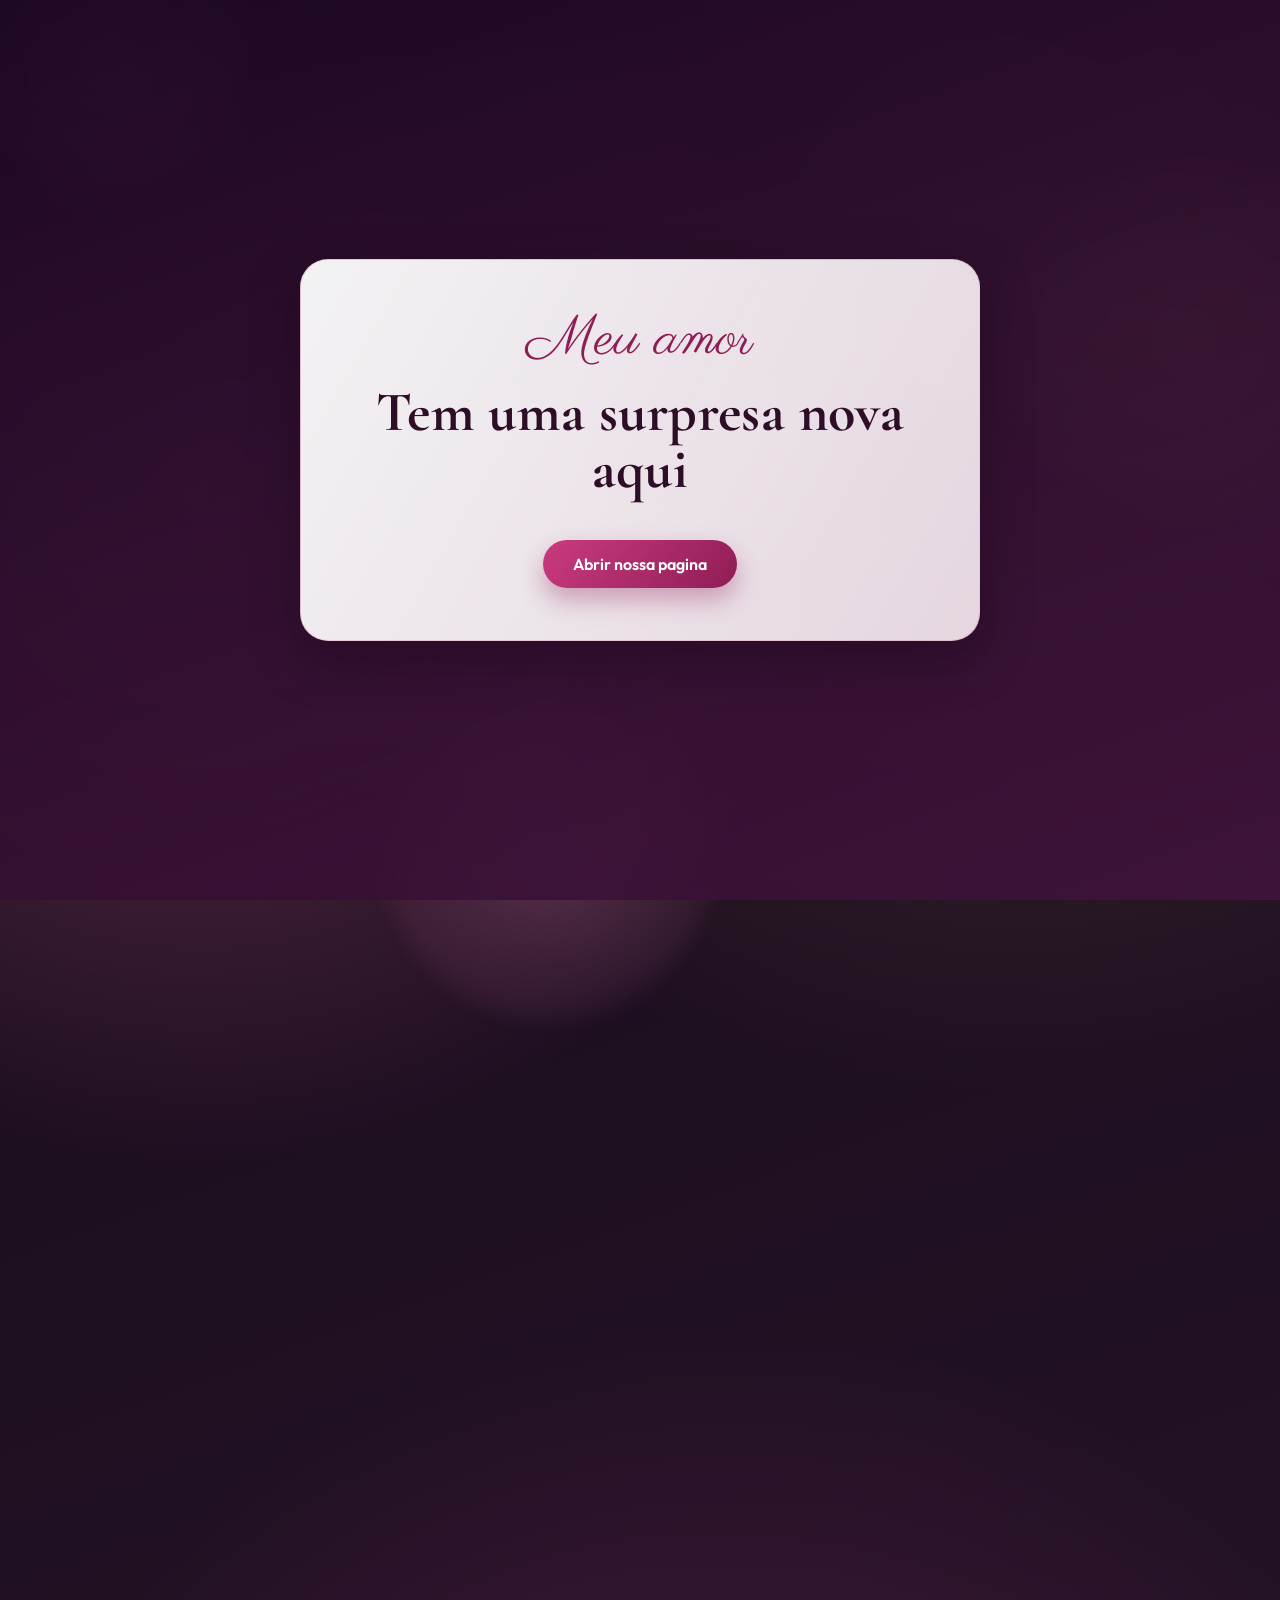
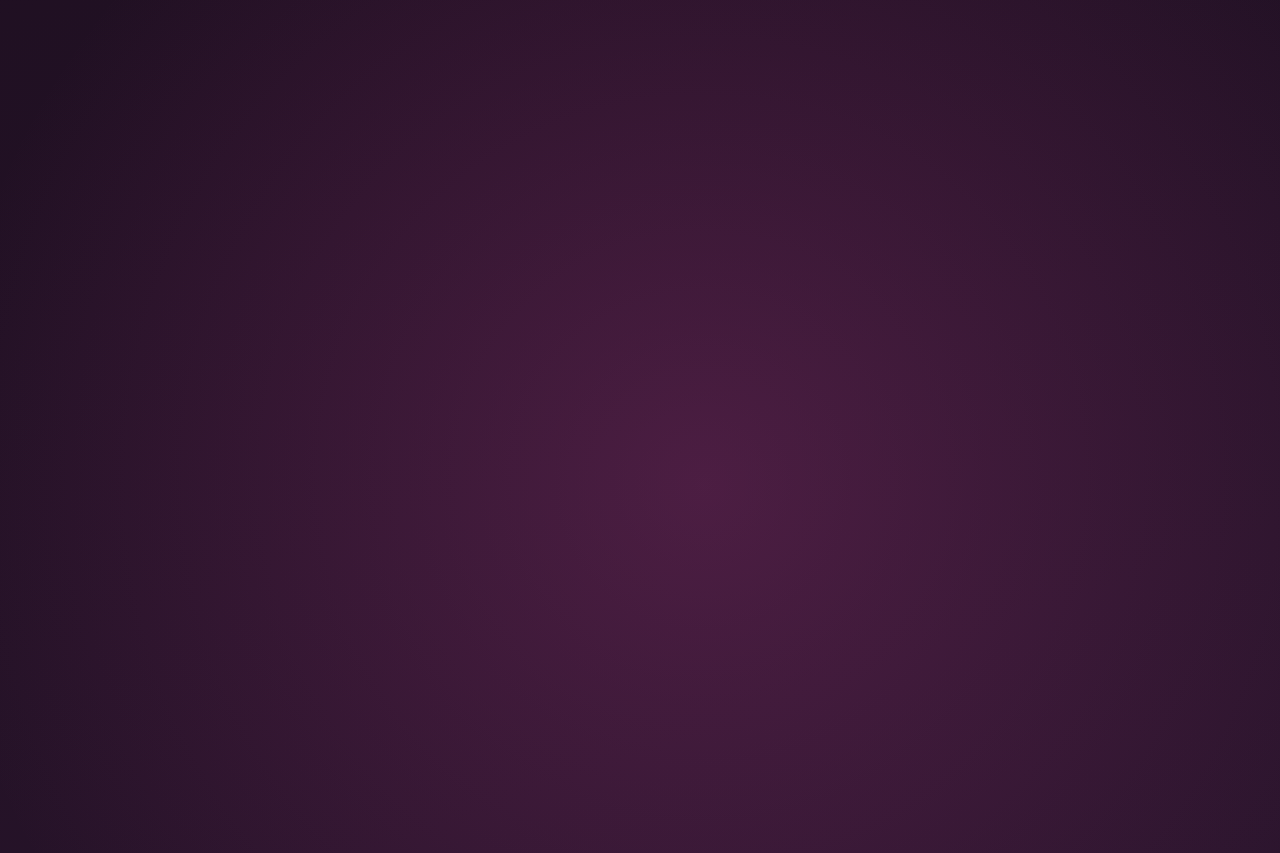
==== commit e80d2b95: "Redesign romantic page and remove second surprise" ====
--- a/aniversario.html
+++ b/aniversario.html
@@ -1,1601 +1,803 @@
-<!DOCTYPE html>
+﻿<!DOCTYPE html>
 <html lang="pt-BR">
 <head>
-	<meta charset="UTF-8">
-	<meta name="viewport" content="width=device-width, initial-scale=1.0">
-	<title>Aniversário</title>
-	<link rel="preconnect" href="https://fonts.googleapis.com">
-	<link rel="preconnect" href="https://fonts.gstatic.com" crossorigin>
-	<link href="https://fonts.googleapis.com/css2?family=Oswald:wght@400;500;700&display=swap" rel="stylesheet">
-	<style>
-		.Happy__Birthday {
-			font-family: 'My love';
-			color: #c2185b;
-			font-size: 3.5em;
-			font-weight: 700;
-			text-shadow: 2px 2px 5px rgba(255, 255, 255, 0.7);
-			position: relative;
-			z-index: 1;
-		}
-
-		body {
-			margin: 0;
-			min-height: 100vh;
-			display: flex;
-			flex-direction: column;
-			align-items: center;
-			justify-content: center;
-			background: #b3e5fc;
-		}
-
-		/* Beach background (sky, sea, sand) */
-		.bg {
-			position: fixed;
-			inset: 0;
-			z-index: -1;
-			background:
-				linear-gradient(
-					to bottom,
-					#87ceeb 0%,     /* sky */
-					#b3e5fc 45%,
-					#4fc3f7 45%,     /* sea */
-					#29b6f6 62%,
-					#f8e4b5 62%,     /* sand */
-					#e0c48d 100%
-				);
-		}
-
-		/* Sun */
-		.sun {
-			position: absolute;
-			top: 6vh;
-			right: 8vw;
-			width: 90px;
-			height: 90px;
-			border-radius: 50%;
-			background: radial-gradient(circle at 35% 35%, #fff59d, #ffca28 55%, #ffb300 70%, rgba(255, 179, 0, 0.6) 85%, rgba(255, 179, 0, 0) 86%);
-			filter: drop-shadow(0 0 12px rgba(255, 193, 7, 0.6));
-			animation: sunPulse 6s ease-in-out infinite;
-		}
-
-		@keyframes sunPulse {
-			0%, 100% { transform: scale(1); filter: drop-shadow(0 0 12px rgba(255, 193, 7, 0.6)); }
-			50% { transform: scale(1.03); filter: drop-shadow(0 0 22px rgba(255, 193, 7, 0.9)); }
-		}
-
-		/* Clouds */
-		.clouds {
-			position: absolute;
-			top: 6vh;
-			left: 0;
-			right: 0;
-			height: 140px;
-			pointer-events: none;
-			opacity: 0.9;
-		}
-
-		.clouds span {
-			position: absolute;
-			left: -30vw;
-			top: var(--y, 0);
-			width: var(--w, 140px);
-			height: var(--h, 34px);
-			background: #ffffff;
-			border-radius: 40px;
-			filter: drop-shadow(0 2px 6px rgba(0,0,0,0.05));
-			opacity: 0.85;
-			animation: cloudDrift var(--t, 60s) linear infinite;
-		}
-
-		@keyframes cloudDrift {
-			0% { transform: translateX(0); }
-			100% { transform: translateX(160vw); }
-		}
-
-		/* Waves */
-		.waves { position: fixed; inset: 0; z-index: -1; pointer-events: none; }
-		.wave {
-			position: absolute;
-			left: -100%;
-			width: 300%;
-			height: 80px;
-			background: 
-				radial-gradient(ellipse 80px 20px at 50% 0%, rgba(255,255,255,0.4) 0%, rgba(255,255,255,0.2) 50%, transparent 100%) 0 0 / 160px 80px repeat-x,
-				radial-gradient(ellipse 60px 15px at 50% 0%, rgba(255,255,255,0.3) 0%, rgba(255,255,255,0.1) 50%, transparent 100%) 0 0 / 120px 80px repeat-x;
-			opacity: 0.7;
-			animation: waveMove 15s linear infinite;
-		}
-		.wave.one { top: 42vh; opacity: 0.4; animation-duration: 18s; background-size: 180px 90px, 140px 90px; }
-		.wave.two { top: 46vh; opacity: 0.6; animation-duration: 12s; background-size: 160px 80px, 120px 80px; }
-		.wave.three { top: 50vh; background-size: 140px 70px, 100px 70px; animation-duration: 10s; opacity: 0.8; }
-
-		@keyframes waveMove { from { background-position-x: 0; } to { background-position-x: 2400px; } }
-
-		/* BARQUINHO NO MAR */
-		.boat {
-			position: absolute;
-			top: 48vh;
-			left: -120px;
-			width: 100px;
-			height: 50px;
-			z-index: 1;
-			animation: boatSail 25s linear infinite;
-		}
-
-		.boat .hull {
-			position: absolute;
-			bottom: 0;
-			left: 50%;
-			width: 80px;
-			height: 25px;
-			background: linear-gradient(
-				to bottom,
-				#ffffff 0%,
-				#f5f5f5 30%,
-				#e0e0e0 70%,
-				#bdbdbd 100%
-			);
-			border-radius: 40px 40px 8px 8px;
-			transform: translateX(-50%);
-			box-shadow: 
-				0 3px 8px rgba(0,0,0,0.2),
-				0 0 0 1px rgba(0,0,0,0.1) inset;
-		}
-
-		.boat .hull::before {
-			content: '';
-			position: absolute;
-			top: -2px;
-			left: 50%;
-			width: 70px;
-			height: 8px;
-			background: linear-gradient(to right, #2196f3, #1976d2);
-			border-radius: 20px;
-			transform: translateX(-50%);
-		}
-
-		.boat .mast {
-			position: absolute;
-			bottom: 25px;
-			left: 50%;
-			width: 3px;
-			height: 40px;
-			background: linear-gradient(to bottom, #8d6e63, #6d4c41);
-			transform: translateX(-50%);
-			border-radius: 2px;
-		}
-
-		.boat .sail {
-			position: absolute;
-			bottom: 35px;
-			left: 52%;
-			width: 25px;
-			height: 30px;
-			background: linear-gradient(
-				45deg,
-				#ffffff 0%,
-				#f8f9fa 50%,
-				#e9ecef 100%
-			);
-			border-radius: 0 8px 8px 0;
-			transform: translateX(-50%);
-			box-shadow: 0 2px 6px rgba(0,0,0,0.15);
-			animation: sailFlutter 3s ease-in-out infinite;
-		}
-
-		.boat .sail::before {
-			content: '';
-			position: absolute;
-			top: 0;
-			left: 0;
-			right: 0;
-			bottom: 0;
-			background: repeating-linear-gradient(
-				45deg,
-				transparent,
-				transparent 3px,
-				rgba(0,0,0,0.05) 3px,
-				rgba(0,0,0,0.05) 4px
-			);
-			border-radius: 0 8px 8px 0;
-		}
-
-		.boat .flag {
-			position: absolute;
-			bottom: 62px;
-			left: 52%;
-			width: 12px;
-			height: 8px;
-			background: linear-gradient(45deg, #e91e63, #ad1457);
-			border-radius: 0 4px 4px 0;
-			transform: translateX(-50%);
-			animation: flagWave 2s ease-in-out infinite;
-		}
-
-		/* Ondas ao redor do barco */
-		.boat-wake {
-			position: absolute;
-			bottom: -8px;
-			left: 50%;
-			width: 60px;
-			height: 12px;
-			background: radial-gradient(
-				ellipse,
-				rgba(255,255,255,0.6) 0%,
-				rgba(255,255,255,0.3) 40%,
-				transparent 70%
-			);
-			transform: translateX(-50%);
-			border-radius: 50%;
-			animation: wakeRipple 2s ease-in-out infinite;
-		}
-
-		@keyframes boatSail {
-			0% { left: -120px; }
-			100% { left: calc(100vw + 20px); }
-		}
-
-		@keyframes sailFlutter {
-			0%, 100% { transform: translateX(-50%) skewX(0deg); }
-			50% { transform: translateX(-50%) skewX(-2deg); }
-		}
-
-		@keyframes flagWave {
-			0%, 100% { transform: translateX(-50%) rotate(0deg); }
-			50% { transform: translateX(-50%) rotate(8deg); }
-		}
-
-		@keyframes wakeRipple {
-			0%, 100% { opacity: 0.6; transform: translateX(-50%) scaleX(1); }
-			50% { opacity: 0.3; transform: translateX(-50%) scaleX(1.2); }
-		}
-
-		/* Beach scene */
-		.beach-scene {
-			position: fixed;
-			bottom: 0;
-			left: 0;
-			right: 0;
-			height: 35vh;
-			z-index: -1;
-			pointer-events: none;
-		}
-
-		/* PALMEIRAS MELHORADAS */
-		.palm {
-			position: absolute;
-			bottom: 0;
-			width: 140px;
-			height: 200px;
-			z-index: 1;
-		}
-		.palm.left { left: 6vw; }
-		.palm.right { right: 6vw; }
-
-		.palm .trunk {
-			position: absolute;
-			bottom: 0;
-			left: 50%;
-			width: 20px;
-			height: 130px;
-			background: linear-gradient(
-				90deg, 
-				#5d4037 0%, 
-				#6d4c41 20%, 
-				#795548 40%, 
-				#8d6e63 60%, 
-				#6d4c41 80%, 
-				#5d4037 100%
-			);
-			border-radius: 10px;
-			transform: translateX(-50%) skewX(-4deg);
-			box-shadow: 
-				0 0 0 2px rgba(0,0,0,0.1) inset,
-				2px 0 4px rgba(0,0,0,0.15);
-		}
-
-		/* Anéis do tronco para mais realismo */
-		.palm .trunk::before {
-			content: '';
-			position: absolute;
-			top: 20px;
-			left: 0;
-			right: 0;
-			height: 3px;
-			background: rgba(0,0,0,0.2);
-			border-radius: 10px;
-			box-shadow: 
-				0 20px 0 rgba(0,0,0,0.15),
-				0 40px 0 rgba(0,0,0,0.1),
-				0 60px 0 rgba(0,0,0,0.15),
-				0 80px 0 rgba(0,0,0,0.1);
-		}
-
-		.palm .leaf {
-			position: absolute;
-			left: 50%;
-			top: 20px;
-			width: 90px;
-			height: 18px;
-			background: linear-gradient(
-				to right, 
-				#1b5e20 0%, 
-				#2e7d32 30%, 
-				#4caf50 60%, 
-				#66bb6a 100%
-			);
-			border-radius: 20px;
-			transform-origin: left center;
-			animation: palmSway 5s ease-in-out infinite;
-			box-shadow: 0 1px 3px rgba(0,0,0,0.2);
-		}
-
-		/* Textura das folhas */
-		.palm .leaf::before {
-			content: '';
-			position: absolute;
-			top: 50%;
-			left: 10px;
-			right: 10px;
-			height: 1px;
-			background: linear-gradient(
-				to right,
-				transparent 0%,
-				rgba(255,255,255,0.3) 20%,
-				rgba(255,255,255,0.4) 50%,
-				rgba(255,255,255,0.3) 80%,
-				transparent 100%
-			);
-			transform: translateY(-50%);
-		}
-
-		/* Posicionamento das folhas melhorado - copa completa 360 graus */
-		/* PALMEIRA ESQUERDA - MUITAS FOLHAS */
-		.palm.left .leaf.l1 { --a: -75deg; animation-delay: 0s; width: 88px; }
-		.palm.left .leaf.l2 { --a: -50deg; animation-delay: 0.1s; width: 92px; }
-		.palm.left .leaf.l3 { --a: -25deg; animation-delay: 0.2s; width: 95px; }
-		.palm.left .leaf.l4 { --a: 0deg; animation-delay: 0.3s; width: 100px; }
-		.palm.left .leaf.l5 { --a: 25deg; animation-delay: 0.4s; width: 95px; }
-		.palm.left .leaf.l6 { --a: 50deg; animation-delay: 0.5s; width: 92px; }
-		.palm.left .leaf.l7 { --a: 75deg; animation-delay: 0.6s; width: 88px; }
-		.palm.left .leaf.l8 { --a: -165deg; animation-delay: 0.7s; width: 85px; top: 25px; }
-		.palm.left .leaf.l9 { --a: -140deg; animation-delay: 0.8s; width: 87px; top: 25px; }
-		.palm.left .leaf.l10 { --a: -115deg; animation-delay: 0.9s; width: 89px; top: 25px; }
-		.palm.left .leaf.l11 { --a: 115deg; animation-delay: 1.0s; width: 89px; top: 25px; }
-		.palm.left .leaf.l12 { --a: 140deg; animation-delay: 1.1s; width: 87px; top: 25px; }
-		.palm.left .leaf.l13 { --a: 165deg; animation-delay: 1.2s; width: 85px; top: 25px; }
-		.palm.left .leaf.l14 { --a: 180deg; animation-delay: 1.3s; width: 90px; top: 22px; }
-		.palm.left .leaf.l15 { --a: -90deg; animation-delay: 1.4s; width: 86px; top: 28px; }
-		.palm.left .leaf.l16 { --a: 90deg; animation-delay: 1.5s; width: 86px; top: 28px; }
-		.palm.left .leaf.l17 { --a: -12deg; animation-delay: 1.6s; width: 82px; top: 30px; }
-		.palm.left .leaf.l18 { --a: 12deg; animation-delay: 1.7s; width: 82px; top: 30px; }
-
-		/* PALMEIRA DIREITA - IGUAL À ESQUERDA */
-		.palm.right .leaf.l1 { --a: -75deg; animation-delay: 0.05s; width: 88px; }
-		.palm.right .leaf.l2 { --a: -50deg; animation-delay: 0.15s; width: 92px; }
-		.palm.right .leaf.l3 { --a: -25deg; animation-delay: 0.25s; width: 95px; }
-		.palm.right .leaf.l4 { --a: 0deg; animation-delay: 0.35s; width: 100px; }
-		.palm.right .leaf.l5 { --a: 25deg; animation-delay: 0.45s; width: 95px; }
-		.palm.right .leaf.l6 { --a: 50deg; animation-delay: 0.55s; width: 92px; }
-		.palm.right .leaf.l7 { --a: 75deg; animation-delay: 0.65s; width: 88px; }
-		.palm.right .leaf.l8 { --a: -165deg; animation-delay: 0.75s; width: 85px; top: 25px; }
-		.palm.right .leaf.l9 { --a: -140deg; animation-delay: 0.85s; width: 87px; top: 25px; }
-		.palm.right .leaf.l10 { --a: -115deg; animation-delay: 0.95s; width: 89px; top: 25px; }
-		.palm.right .leaf.l11 { --a: 115deg; animation-delay: 1.05s; width: 89px; top: 25px; }
-		.palm.right .leaf.l12 { --a: 140deg; animation-delay: 1.15s; width: 87px; top: 25px; }
-		.palm.right .leaf.l13 { --a: 165deg; animation-delay: 1.25s; width: 85px; top: 25px; }
-		.palm.right .leaf.l14 { --a: 180deg; animation-delay: 1.35s; width: 90px; top: 22px; }
-		.palm.right .leaf.l15 { --a: -90deg; animation-delay: 1.45s; width: 86px; top: 28px; }
-		.palm.right .leaf.l16 { --a: 90deg; animation-delay: 1.55s; width: 86px; top: 28px; }
-		.palm.right .leaf.l17 { --a: -12deg; animation-delay: 1.65s; width: 82px; top: 30px; }
-		.palm.right .leaf.l18 { --a: 12deg; animation-delay: 1.75s; width: 82px; top: 30px; }
-
-		/* Cocos melhorados */
-		.coconut {
-			position: absolute;
-			left: 50%;
-			top: 15px;
-			width: 14px;
-			height: 18px;
-			background: linear-gradient(to bottom, #8d6e63, #6d4c41, #5d4037);
-			border-radius: 7px;
-			transform: translateX(-50%);
-			box-shadow: 
-				0 2px 6px rgba(0,0,0,0.3),
-				0 0 0 1px rgba(0,0,0,0.1) inset;
-		}
-
-		.coconut.c2 {
-			left: 45%;
-			top: 18px;
-			width: 12px;
-			height: 16px;
-		}
-
-		.coconut.c3 {
-			left: 55%;
-			top: 20px;
-			width: 10px;
-			height: 14px;
-		}
-
-		@keyframes palmSway {
-			0%, 100% { transform: rotate(var(--a)) scaleX(1); }
-			25% { transform: rotate(calc(var(--a) + 3deg)) scaleX(1.02); }
-			75% { transform: rotate(calc(var(--a) - 2deg)) scaleX(1.01); }
-		}
-
-		/* GUARDA-SÓIS MELHORADOS */
-		.umbrella {
-			position: absolute;
-			bottom: 20px;
-			width: 80px;
-			height: 100px;
-		}
-		.umbrella.um1 { left: 24vw; }
-		.umbrella.um2 { right: 24vw; }
-
-		.umbrella .pole {
-			position: absolute;
-			bottom: 0;
-			left: 50%;
-			width: 6px;
-			height: 65px;
-			background: linear-gradient(
-				90deg,
-				#6d4c41 0%,
-				#8d6e63 50%,
-				#6d4c41 100%
-			);
-			transform: translateX(-50%);
-			border-radius: 3px;
-			box-shadow: 2px 0 4px rgba(0,0,0,0.2);
-		}
-
-		.umbrella .top {
-			position: absolute;
-			bottom: 55px;
-			left: 50%;
-			width: 70px;
-			height: 35px;
-			background: linear-gradient(
-				45deg, 
-				#e91e63 0%, 
-				#f06292 30%, 
-				#ad1457 70%, 
-				#880e4f 100%
-			);
-			border-radius: 35px 35px 0 0;
-			transform: translateX(-50%);
-			box-shadow: 
-				0 4px 12px rgba(0,0,0,0.25),
-				0 0 0 2px rgba(255,255,255,0.1) inset;
-		}
-
-		/* Listras do guarda-sol */
-		.umbrella .top::before {
-			content: '';
-			position: absolute;
-			top: 0;
-			left: 0;
-			right: 0;
-			bottom: 0;
-			background: repeating-linear-gradient(
-				45deg,
-				transparent,
-				transparent 8px,
-				rgba(255,255,255,0.15) 8px,
-				rgba(255,255,255,0.15) 10px
-			);
-			border-radius: 35px 35px 0 0;
-		}
-
-		/* Sombra do guarda-sol */
-		.umbrella .shadow {
-			position: absolute;
-			bottom: -2px;
-			left: 50%;
-			width: 60px;
-			height: 8px;
-			background: radial-gradient(ellipse, rgba(0,0,0,0.2) 0%, transparent 70%);
-			transform: translateX(-50%);
-			border-radius: 50%;
-		}
-
-		/* CADEIRAS MELHORADAS */
-		.chair {
-			position: absolute;
-			bottom: 15px;
-			width: 50px;
-			height: 35px;
-		}
-		.chair.ch1 { left: 18vw; }
-		.chair.ch2 { right: 18vw; }
-
-		.chair .frame {
-			position: absolute;
-			bottom: 0;
-			left: 50%;
-			width: 3px;
-			height: 25px;
-			background: linear-gradient(to bottom, #795548, #6d4c41);
-			transform: translateX(-50%);
-			border-radius: 2px;
-			box-shadow: 
-				-12px 0 0 #795548,
-				12px 0 0 #795548,
-				-12px -15px 0 #795548,
-				12px -15px 0 #795548;
-		}
-
-		.chair .seat {
-			position: absolute;
-			bottom: 12px;
-			left: 50%;
-			width: 45px;
-			height: 18px;
-			background: linear-gradient(
-				45deg, 
-				#ff9800 0%, 
-				#ffb74d 30%, 
-				#f57c00 70%, 
-				#ef6c00 100%
-			);
-			border-radius: 8px;
-			transform: translateX(-50%);
-			box-shadow: 
-				0 3px 6px rgba(0,0,0,0.2),
-				0 0 0 1px rgba(0,0,0,0.1) inset;
-		}
-
-		/* Listras do tecido */
-		.chair .seat::before {
-			content: '';
-			position: absolute;
-			top: 0;
-			left: 0;
-			right: 0;
-			bottom: 0;
-			background: repeating-linear-gradient(
-				90deg,
-				transparent,
-				transparent 4px,
-				rgba(255,255,255,0.2) 4px,
-				rgba(255,255,255,0.2) 5px
-			);
-			border-radius: 8px;
-		}
-
-		.chair .back {
-			position: absolute;
-			bottom: 28px;
-			left: 50%;
-			width: 40px;
-			height: 20px;
-			background: linear-gradient(
-				45deg, 
-				#ff9800 0%, 
-				#ffb74d 30%, 
-				#f57c00 70%, 
-				#ef6c00 100%
-			);
-			border-radius: 8px 8px 3px 3px;
-			transform: translateX(-50%) rotateX(20deg);
-			box-shadow: 
-				0 3px 6px rgba(0,0,0,0.15),
-				0 0 0 1px rgba(0,0,0,0.1) inset;
-		}
-
-		.chair .back::before {
-			content: '';
-			position: absolute;
-			top: 0;
-			left: 0;
-			right: 0;
-			bottom: 0;
-			background: repeating-linear-gradient(
-				90deg,
-				transparent,
-				transparent 4px,
-				rgba(255,255,255,0.2) 4px,
-				rgba(255,255,255,0.2) 5px
-			);
-			border-radius: 8px 8px 3px 3px;
-		}
-
-		/* Sombra das cadeiras */
-		.chair .chair-shadow {
-			position: absolute;
-			bottom: -2px;
-			left: 50%;
-			width: 40px;
-			height: 6px;
-			background: radial-gradient(ellipse, rgba(0,0,0,0.15) 0%, transparent 70%);
-			transform: translateX(-50%);
-			border-radius: 50%;
-		}
-
-		.cake {
-			position: relative;
-			width: 200px;
-			height: 200px;
-			margin-top: 12px;
-		}
-
-		.cake .plate {
-			position: absolute;
-			left: 50%;
-			bottom: 0;
-			transform: translate(-50%, 30px) scale(0.98);
-			width: 220px;
-			height: 16px;
-			background: #cfd8dc;
-			border-radius: 50% / 70%;
-			box-shadow: 0 2px 6px rgba(0, 0, 0, 0.2) inset;
-			opacity: 0;
-			animation: riseIn .55s ease-out forwards;
-		}
-
-		.cake .layer {
-			position: absolute;
-			left: 50%;
-			transform: translate(-50%, 30px) scale(0.98);
-			height: 50px;
-			background: #8d6e63;
-			border-radius: 8px;
-			box-shadow: 0 4px 0 rgba(0, 0, 0, 0.08) inset;
-			opacity: 0;
-		}
-
-		.cake .layer.bottom { width: 180px; bottom: 26px; animation: riseIn .55s ease-out .1s forwards; }
-		.cake .layer.middle { width: 160px; bottom: 78px; background: #a1887f; animation: riseIn .55s ease-out .35s forwards; }
-		.cake .layer.top { width: 120px; bottom: 124px; background: #bcaaa4; animation: riseIn .55s ease-out .6s forwards; }
-
-		.cake .icing {
-			position: absolute;
-			left: 50%;
-			transform: translate(-50%, 30px);
-			bottom: 152px;
-			width: 130px;
-			height: 20px;
-			background: #ffffff;
-			border-radius: 10px;
-			box-shadow: 0 2px 0 rgba(0, 0, 0, 0.06) inset;
-			opacity: 0;
-			animation: riseIn .55s ease-out .85s forwards;
-		}
-
-		.candle {
-			position: absolute;
-			left: 50%;
-			transform: translate(-50%, 30px);
-			bottom: 180px;
-			width: 8px;
-			height: 28px;
-			background: #ffeb3b;
-			border-radius: 3px;
-			box-shadow: 0 0 0 2px rgba(0, 0, 0, 0.05) inset;
-			opacity: 0;
-			animation: riseIn .55s ease-out 1.1s forwards;
-		}
-
-		.candle:after {
-			content: "♥";
-			position: absolute;
-			left: 50%;
-			transform: translateX(-50%);
-			bottom: 28px;
-			font-size: 18px;
-			line-height: 1;
-			color: #ff9800;
-			text-shadow: 0 0 8px rgba(255, 152, 0, 0.6), 0 1px 2px rgba(0,0,0,0.2);
-			opacity: 0;
-			animation: heartGlow 1.4s ease-in-out 1.4s infinite, flameAppear .01s linear 1.4s forwards;
-		}
-
-		@keyframes riseIn {
-			0% { opacity: 0; transform: translate(-50%, 30px) scale(0.98); }
-			100% { opacity: 1; transform: translate(-50%, 0) scale(1); }
-		}
-
-		@keyframes flameAppear { to { opacity: 1; } }
-
-		@keyframes heartGlow {
-			0%, 100% { transform: translateX(-50%) scale(1); text-shadow: 0 0 8px rgba(255, 152, 0, 0.6), 0 1px 2px rgba(0,0,0,0.2); }
-			50% { transform: translateX(-50%) scale(1.15); text-shadow: 0 0 14px rgba(255, 152, 0, 0.9), 0 1px 2px rgba(0,0,0,0.2); }
-		}
-
-		/* Floating hearts */
-		.hearts {
-			position: fixed;
-			inset: 0;
-			pointer-events: none;
-			overflow: hidden;
-			z-index: 0;
-		}
-
-		.hearts span {
-			--size: 16px;
-			position: absolute;
-			bottom: -40px;
-			left: var(--l, 50%);
-			width: var(--size);
-			height: var(--size);
-			background: #e91e63;
-			transform: rotate(45deg) scale(0.6);
-			opacity: 0;
-			animation: floatUp var(--t, 8s) linear infinite;
-			animation-delay: var(--d, 0s);
-		}
-
-		.hearts span:before,
-		.hearts span:after {
-			content: "";
-			position: absolute;
-			width: 100%;
-			height: 100%;
-			background: #e91e63;
-			border-radius: 50%;
-		}
-
-		.hearts span:before { top: -50%; left: 0; }
-		.hearts span:after { left: -50%; top: 0; }
-
-		@keyframes floatUp {
-			0% { transform: translateY(0) rotate(45deg) scale(0.6); opacity: 0; }
-			10% { opacity: .9; }
-			100% { transform: translateY(-110vh) rotate(45deg) scale(1); opacity: 0; }
-		}
-
-		/* Photo block */
-		.photo {
-			width: clamp(160px, 26vw, 260px);
-			aspect-ratio: 4 / 3;
-			object-fit: cover;
-			max-width: 100%;
-			height: auto;
-			border-radius: 12px;
-			border: 4px solid #ffffff;
-			box-shadow: 0 8px 22px rgba(0, 0, 0, 0.15);
-			margin-top: 8px;
-			opacity: 0;
-			transform: translateY(20px) scale(0.98);
-			animation: photoIn .6s ease-out .05s forwards;
-		}
-
-		@keyframes photoIn { to { opacity: 1; transform: translateY(0) scale(1); } }
-
-		/* Row content for photos + cake */
-		.content {
-			display: flex;
-			align-items: center;
-			justify-content: center;
-			gap: clamp(12px, 4vw, 28px);
-			margin-top: 8px;
-			flex-wrap: wrap;
-			position: relative;
-			z-index: 1;
-		}
-
-		/* Center column (title + cake + timer) */
-		.center {
-			display: flex;
-			flex-direction: column;
-			align-items: center;
-			gap: 8px;
-		}
-
-		@media (max-width: 640px) {
-			.content { flex-direction: column; gap: 12px; }
-			.photo { width: min(88vw, 360px); }
-			.center { order: -1; }
-		}
-
-		/* Gate (start) overlay */
-		#gate {
-			position: fixed;
-			inset: 0;
-			display: flex;
-			align-items: center;
-			justify-content: center;
-			background: #fff0f5;
-			z-index: 999;
-		}
-
-		.gate-content {
-			display: flex;
-			flex-direction: row;
-			align-items: center;
-			justify-content: center;
-			gap: clamp(12px, 4vw, 28px);
-			flex-wrap: wrap;
-			max-width: 92vw;
-		}
-
-		.gate-content .gate-photo {
-			width: clamp(160px, 26vw, 260px);
-			aspect-ratio: 4 / 3;
-			object-fit: cover;
-			border-radius: 12px;
-			border: 4px solid #ffffff;
-			box-shadow: 0 8px 22px rgba(0, 0, 0, 0.15);
-		}
-
-		.gate-card {
-			background: #ffffff;
-			padding: 24px 26px;
-			border-radius: 14px;
-			box-shadow: 0 8px 24px rgba(0,0,0,0.12);
-			text-align: center;
-		}
-
-		@media (max-width: 640px) {
-			.gate-content { flex-direction: column; gap: 12px; }
-			.gate-content .gate-photo { width: min(88vw, 360px); order: -1; }
-		}
-
-		.start-btn {
-			background: #c2185b;
-			color: #ffffff;
-			border: none;
-			border-radius: 10px;
-			padding: 12px 18px;
-			font-size: 1rem;
-			font-weight: 700;
-			cursor: pointer;
-			box-shadow: 0 6px 16px rgba(194,24,91,0.35);
-			transition: transform .15s ease, opacity .2s ease;
-		}
-
-		.surprise-btn {
-			background: transparent;
-			color: #ad1457;
-			border: 2px solid #ad1457;
-			border-radius: 10px;
-			padding: 10px 16px;
-			font-size: 0.95rem;
-			font-weight: 600;
-			cursor: pointer;
-			margin-top: 10px;
-			transition: transform .15s ease, background .2s ease, color .2s ease;
-		}
-
-		.surprise-btn:hover {
-			background: rgba(173, 20, 87, 0.1);
-		}
-
-		.start-btn:active { transform: translateY(1px); }
-		.surprise-btn:active { transform: translateY(1px); }
-
-		/* Tela surpresa - CINESALA Encontro na Chuva */
-		@keyframes fall {
-			0% { transform: translateY(-100px); opacity: 1; }
-			100% { transform: translateY(100vh); opacity: 0.3; }
-		}
-
-		#surprise-screen {
-			position: fixed;
-			inset: 0;
-			background: linear-gradient(to bottom, #0a0a0a 0%, #1a1a2e 100%);
-			z-index: 1000;
-			display: none;
-			align-items: center;
-			justify-content: center;
-			box-sizing: border-box;
-			overflow: hidden;
-		}
-
-		#surprise-screen.show {
-			display: flex;
-			animation: fadeIn 0.4s ease forwards;
-		}
-
-		#surprise-screen .scene {
-			position: relative;
-			width: 100%;
-			height: 100%;
-			max-width: 100vw;
-			max-height: 100vh;
-			overflow: hidden;
-			font-family: Arial, sans-serif;
-		}
-
-		#surprise-screen .plant {
-			position: absolute;
-			bottom: 0;
-			width: 150px;
-			height: 400px;
-		}
-
-		#surprise-screen .plant-left { left: 50px; }
-		#surprise-screen .plant-right { right: 50px; }
-
-		#surprise-screen .leaf {
-			position: absolute;
-			background: linear-gradient(135deg, #2d5016 0%, #4a7c2c 50%, #2d5016 100%);
-			border-radius: 50% 0;
-			transform-origin: bottom center;
-		}
-
-		#surprise-screen .cinema {
-			position: absolute;
-			bottom: 100px;
-			left: 50%;
-			transform: translateX(-50%);
-			width: min(700px, 90vw);
-			height: 400px;
-			background: linear-gradient(to bottom, #c8c8c8 0%, #a0a0a0 100%);
-			box-shadow: 0 20px 60px rgba(0,0,0,0.5);
-		}
-
-		#surprise-screen .cinema-sign {
-			position: absolute;
-			top: -60px;
-			left: 50%;
-			transform: translateX(-50%);
-			background: white;
-			padding: 15px 60px;
-			font-size: clamp(32px, 5vw, 48px);
-			font-weight: bold;
-			letter-spacing: 2px;
-			box-shadow: 0 5px 20px rgba(0,0,0,0.3);
-		}
-
-		#surprise-screen .cinema-sign .red { color: #e63946; }
-
-		#surprise-screen .divider {
-			position: absolute;
-			left: 50%;
-			top: 0;
-			width: 8px;
-			height: 100%;
-			background: #1a1a1a;
-			transform: translateX(-50%);
-		}
-
-		#surprise-screen .person { position: absolute; bottom: 80px; }
-		#surprise-screen .person-male { left: 200px; }
-		#surprise-screen .person-female { left: 320px; }
-
-		#surprise-screen .male-head {
-			width: 50px; height: 50px; background: #ffdbac;
-			border-radius: 50%; position: relative; margin: 0 auto 5px;
-		}
-
-		#surprise-screen .male-body {
-			width: 60px; height: 80px; background: #7b68ee;
-			border-radius: 10px 10px 20px 20px; position: relative;
-		}
-
-		#surprise-screen .male-legs {
-			width: 50px; height: 60px; background: #4a4a4a;
-			border-radius: 0 0 10px 10px; margin: 0 auto;
-		}
-
-		#surprise-screen .female-head {
-			width: 50px; height: 50px; background: #ffdbac;
-			border-radius: 50%; position: relative; margin: 0 auto 5px;
-		}
-
-		#surprise-screen .female-hair {
-			position: absolute;
-			width: 55px; height: 30px; background: #3d2817;
-			border-radius: 50% 50% 0 0;
-			top: -5px; left: -2.5px;
-		}
-
-		#surprise-screen .female-body {
-			width: 70px; height: 90px; background: #8b7d6b;
-			border-radius: 10px 10px 35px 35px; position: relative;
-		}
-
-		#surprise-screen .female-legs {
-			width: 40px; height: 50px; background: #5a5a5a;
-			border-radius: 0 0 8px 8px; margin: 0 auto;
-		}
-
-		#surprise-screen .umbrella {
-			position: absolute;
-			bottom: 210px;
-			left: 240px;
-			z-index: 10;
-		}
-
-		#surprise-screen .umbrella-handle {
-			position: absolute;
-			width: 4px;
-			height: 120px;
-			background: #2a2a2a;
-			left: 50%;
-			top: 60px;
-			transform: translateX(-50%);
-		}
-
-		#surprise-screen .umbrella-top {
-			width: 180px;
-			height: 90px;
-			background: #1a1a1a;
-			border-radius: 50% 50% 0 0;
-			position: relative;
-			overflow: hidden;
-		}
-
-		#surprise-screen .umbrella-segment {
-			position: absolute;
-			width: 36px;
-			height: 100%;
-			top: 0;
-		}
-
-		#surprise-screen .ground {
-			position: absolute;
-			bottom: 100px;
-			left: 0;
-			width: 100%;
-			height: 150px;
-			background: linear-gradient(to bottom,
-				rgba(50, 50, 70, 0.3) 0%,
-				rgba(30, 30, 50, 0.5) 50%,
-				rgba(20, 20, 40, 0.7) 100%);
-		}
-
-		#surprise-screen .reflection {
-			position: absolute;
-			bottom: 10px;
-			left: 50%;
-			transform: translateX(-50%);
-			width: min(700px, 90vw);
-			height: 100px;
-			background: linear-gradient(to top,
-				rgba(200, 200, 200, 0.1) 0%,
-				rgba(160, 160, 160, 0.05) 100%);
-			filter: blur(8px);
-		}
-
-		#surprise-screen .rain {
-			position: absolute;
-			top: 0;
-			left: 0;
-			width: 100%;
-			height: 100%;
-			pointer-events: none;
-			z-index: 25;
-		}
-
-		#surprise-screen .raindrop {
-			position: absolute;
-			width: 2px;
-			height: 30px;
-			background: linear-gradient(to bottom,
-				rgba(174, 194, 224, 0.8) 0%,
-				rgba(174, 194, 224, 0.3) 100%);
-			animation: fall linear infinite;
-		}
-
-		#surprise-screen .poster {
-			position: absolute;
-			right: 80px;
-			top: 100px;
-			width: 150px;
-			height: 200px;
-			background: #e0e0e0;
-			border: 5px solid #888;
-			display: flex;
-			align-items: center;
-			justify-content: center;
-		}
-
-		#surprise-screen .poster-lines {
-			width: 80%;
-			height: 60%;
-			background: linear-gradient(
-				135deg,
-				#999 25%,
-				transparent 25%,
-				transparent 75%,
-				#999 75%
-			);
-			background-size: 20px 20px;
-		}
-
-		#surprise-screen .chair {
-			position: absolute;
-			left: 80px;
-			top: 180px;
-			width: 80px;
-			height: 60px;
-			background: #654321;
-			border-radius: 10px 10px 0 0;
-		}
-
-		#surprise-screen .chair::before {
-			content: '';
-			position: absolute;
-			bottom: -30px;
-			left: 10px;
-			width: 60px;
-			height: 30px;
-			background: #654321;
-			border-radius: 0 0 10px 10px;
-		}
-
-		#surprise-screen .cinema-light {
-			position: absolute;
-			top: 50px;
-			width: 100%;
-			height: 100%;
-			background: radial-gradient(
-				ellipse at center,
-				rgba(255, 248, 220, 0.3) 0%,
-				transparent 70%
-			);
-			pointer-events: none;
-		}
-
-		.cinema-close {
-			position: absolute;
-			top: 16px;
-			right: 16px;
-			width: 44px;
-			height: 44px;
-			border: none;
-			background: rgba(0,0,0,0.5);
-			color: #fff;
-			font-size: 1.5rem;
-			border-radius: 50%;
-			cursor: pointer;
-			display: flex;
-			align-items: center;
-			justify-content: center;
-			transition: background .2s ease;
-			z-index: 100;
-		}
-
-		.cinema-close:hover {
-			background: rgba(0,0,0,0.75);
-		}
-
-		/* Main visibility */
-		#main { display: none; opacity: 0; }
-		#main.show { display: block; animation: fadeIn .6s ease forwards; }
-
-		@keyframes fadeIn {
-			from { opacity: 0; transform: translateY(8px); }
-			to { opacity: 1; transform: translateY(0); }
-		}
-
-		/* Timer visual */
-		.timer-wrap {
-			margin-top: 20px;
-			text-align: center;
-		}
-
-		.timer-title {
-			margin: 0 0 12px 0;
-			font-size: 1.1rem;
-			font-weight: 600;
-			color: #ad1457;
-			text-shadow: 0 1px 2px rgba(255,255,255,0.8);
-		}
-
-		.timer {
-			display: grid;
-			grid-template-columns: repeat(6, 1fr);
-			gap: 8px;
-			max-width: 100%;
-		}
-
-		.timer-unit {
-			background: linear-gradient(145deg, rgba(255,255,255,0.95), rgba(255,240,245,0.9));
-			border-radius: 12px;
-			padding: 10px 6px;
-			box-shadow: 0 4px 12px rgba(0,0,0,0.08), 0 0 0 1px rgba(255,255,255,0.6) inset;
-			min-width: 0;
-			display: flex;
-			flex-direction: column;
-			align-items: center;
-			gap: 2px;
-		}
-
-		.timer-value {
-			font-size: 1.5rem;
-			font-weight: 800;
-			line-height: 1.2;
-			color: #c2185b;
-			text-shadow: 0 1px 2px rgba(255,255,255,0.9);
-			font-variant-numeric: tabular-nums;
-		}
-
-		.timer-label {
-			font-size: 0.65rem;
-			font-weight: 600;
-			color: #ad1457;
-			opacity: 0.95;
-			text-transform: lowercase;
-			line-height: 1.2;
-		}
-
-		@media (max-width: 640px) {
-			.timer {
-				grid-template-columns: repeat(3, 1fr);
-				gap: 6px;
-			}
-			.timer-value { font-size: 1.25rem; }
-			.timer-label { font-size: 0.6rem; }
-			.timer-unit { padding: 8px 4px; }
-		}
-	</style>
+  <meta charset="UTF-8">
+  <meta name="viewport" content="width=device-width, initial-scale=1.0">
+  <title>Nosso Dia</title>
+  <link rel="preconnect" href="https://fonts.googleapis.com">
+  <link rel="preconnect" href="https://fonts.gstatic.com" crossorigin>
+  <link href="https://fonts.googleapis.com/css2?family=Cormorant+Garamond:wght@400;500;600;700&family=Outfit:wght@300;400;500;600;700&family=Parisienne&display=swap" rel="stylesheet">
+  <style>
+    :root {
+      --bg-top: #160b18;
+      --bg-bottom: #28142b;
+      --card: rgba(255, 248, 251, 0.92);
+      --card-soft: rgba(255, 239, 246, 0.85);
+      --text: #2a1025;
+      --muted: #6d4b67;
+      --rose: #c93072;
+      --rose-deep: #8f1d55;
+      --gold: #f2c572;
+      --line: rgba(121, 40, 82, 0.18);
+      --shadow: 0 18px 50px rgba(17, 3, 17, 0.35);
+    }
+
+    * {
+      box-sizing: border-box;
+    }
+
+    html,
+    body {
+      margin: 0;
+      min-height: 100%;
+      scroll-behavior: smooth;
+    }
+
+    body {
+      font-family: 'Outfit', sans-serif;
+      color: var(--text);
+      background:
+        radial-gradient(circle at 15% 20%, rgba(255, 119, 173, 0.32), transparent 30%),
+        radial-gradient(circle at 78% 10%, rgba(255, 193, 128, 0.2), transparent 35%),
+        radial-gradient(circle at 55% 85%, rgba(195, 64, 149, 0.25), transparent 35%),
+        linear-gradient(160deg, var(--bg-top), var(--bg-bottom));
+      overflow-x: hidden;
+    }
+
+    .backdrop {
+      position: fixed;
+      inset: 0;
+      z-index: -2;
+      pointer-events: none;
+    }
+
+    .glow {
+      position: absolute;
+      border-radius: 999px;
+      filter: blur(10px);
+      opacity: 0.5;
+      animation: drift 14s ease-in-out infinite;
+    }
+
+    .glow.one {
+      width: 280px;
+      height: 280px;
+      top: -80px;
+      left: -30px;
+      background: radial-gradient(circle, rgba(255, 153, 197, 0.65), rgba(255, 153, 197, 0));
+    }
+
+    .glow.two {
+      width: 360px;
+      height: 360px;
+      right: -90px;
+      top: 18%;
+      background: radial-gradient(circle, rgba(250, 211, 120, 0.5), rgba(250, 211, 120, 0));
+      animation-delay: 1.2s;
+    }
+
+    .glow.three {
+      width: 330px;
+      height: 330px;
+      left: 30%;
+      bottom: -120px;
+      background: radial-gradient(circle, rgba(222, 124, 184, 0.45), rgba(222, 124, 184, 0));
+      animation-delay: 2.4s;
+    }
+
+    @keyframes drift {
+      0%,
+      100% {
+        transform: translateY(0) translateX(0) scale(1);
+      }
+      50% {
+        transform: translateY(-14px) translateX(10px) scale(1.05);
+      }
+    }
+
+    .hearts {
+      position: fixed;
+      inset: 0;
+      z-index: -1;
+      pointer-events: none;
+      overflow: hidden;
+    }
+
+    .hearts span {
+      position: absolute;
+      bottom: -40px;
+      left: var(--left);
+      width: var(--size);
+      height: var(--size);
+      transform: rotate(45deg);
+      background: linear-gradient(145deg, rgba(255, 163, 204, 0.68), rgba(231, 72, 147, 0.82));
+      border-radius: 3px;
+      animation: floatUp var(--time) linear infinite;
+      animation-delay: var(--delay);
+      opacity: 0.7;
+    }
+
+    .hearts span::before,
+    .hearts span::after {
+      content: '';
+      position: absolute;
+      width: 100%;
+      height: 100%;
+      border-radius: 50%;
+      background: inherit;
+    }
+
+    .hearts span::before {
+      left: -50%;
+    }
+
+    .hearts span::after {
+      top: -50%;
+    }
+
+    @keyframes floatUp {
+      0% {
+        transform: translateY(0) rotate(45deg) scale(1);
+        opacity: 0;
+      }
+      8% {
+        opacity: 0.7;
+      }
+      100% {
+        transform: translateY(-115vh) rotate(45deg) scale(0.65);
+        opacity: 0;
+      }
+    }
+
+    .gate {
+      position: fixed;
+      inset: 0;
+      display: grid;
+      place-items: center;
+      background: linear-gradient(160deg, rgba(27, 7, 33, 0.92), rgba(66, 19, 61, 0.86));
+      backdrop-filter: blur(8px);
+      z-index: 20;
+      transition: opacity 0.65s ease, visibility 0.65s ease;
+      padding: 24px;
+    }
+
+    .gate.hide {
+      opacity: 0;
+      visibility: hidden;
+    }
+
+    .gate-card {
+      width: min(680px, 94vw);
+      padding: clamp(30px, 6vw, 52px);
+      border-radius: 28px;
+      background:
+        linear-gradient(120deg, rgba(255, 255, 255, 0.95), rgba(255, 242, 249, 0.88));
+      box-shadow: var(--shadow);
+      text-align: center;
+      border: 1px solid rgba(201, 56, 122, 0.2);
+    }
+
+    .gate-kicker {
+      margin: 0;
+      font-family: 'Parisienne', cursive;
+      font-size: clamp(30px, 6vw, 56px);
+      color: var(--rose-deep);
+      line-height: 1;
+    }
+
+    .gate-title {
+      margin: 16px 0 14px;
+      font-family: 'Cormorant Garamond', serif;
+      font-size: clamp(30px, 5vw, 56px);
+      line-height: 1.02;
+      letter-spacing: 0.4px;
+      color: #2e0d27;
+    }
+
+    .gate-text {
+      margin: 0 auto;
+      max-width: 50ch;
+      font-size: clamp(16px, 2.5vw, 19px);
+      line-height: 1.6;
+      color: var(--muted);
+    }
+
+    .start-btn {
+      margin-top: 28px;
+      border: none;
+      border-radius: 999px;
+      padding: 14px 30px;
+      font-family: 'Outfit', sans-serif;
+      font-size: 16px;
+      font-weight: 600;
+      color: #fff;
+      background: linear-gradient(130deg, #ca3b7f, #8f1d55);
+      box-shadow: 0 12px 24px rgba(143, 29, 85, 0.35);
+      cursor: pointer;
+      transition: transform 0.2s ease, box-shadow 0.2s ease;
+    }
+
+    .start-btn:hover {
+      transform: translateY(-2px);
+      box-shadow: 0 14px 26px rgba(143, 29, 85, 0.45);
+    }
+
+    .main {
+      width: min(1080px, calc(100% - 38px));
+      margin: 0 auto;
+      padding: 34px 0 40px;
+    }
+
+    .main.hidden {
+      opacity: 0;
+      pointer-events: none;
+    }
+
+    .hero,
+    .letter,
+    .gallery,
+    .moments,
+    .closing {
+      background: var(--card);
+      border-radius: 28px;
+      box-shadow: var(--shadow);
+      border: 1px solid var(--line);
+      padding: clamp(22px, 4.5vw, 38px);
+    }
+
+    .hero {
+      margin-top: 6px;
+      position: relative;
+      overflow: hidden;
+    }
+
+    .hero::after {
+      content: '';
+      position: absolute;
+      width: 260px;
+      height: 260px;
+      border-radius: 50%;
+      right: -100px;
+      top: -100px;
+      background: radial-gradient(circle, rgba(255, 172, 207, 0.45), rgba(255, 172, 207, 0));
+    }
+
+    .overline {
+      margin: 0;
+      font-size: 13px;
+      text-transform: uppercase;
+      letter-spacing: 2px;
+      color: #9a4473;
+      font-weight: 600;
+    }
+
+    .hero-title {
+      margin: 10px 0 10px;
+      font-family: 'Cormorant Garamond', serif;
+      font-size: clamp(38px, 7vw, 76px);
+      line-height: 0.95;
+      color: #340f2f;
+      font-weight: 700;
+    }
+
+    .hero-title span {
+      font-family: 'Parisienne', cursive;
+      font-size: 1.05em;
+      color: var(--rose);
+      display: inline-block;
+      margin-left: 6px;
+      transform: translateY(-2px);
+    }
+
+    .hero-text {
+      margin: 0;
+      max-width: 58ch;
+      font-size: clamp(16px, 2.5vw, 20px);
+      line-height: 1.65;
+      color: var(--muted);
+    }
+
+    .cta-row {
+      margin-top: 20px;
+      display: flex;
+      flex-wrap: wrap;
+      gap: 12px;
+      align-items: center;
+    }
+
+    .pill {
+      display: inline-flex;
+      align-items: center;
+      gap: 8px;
+      background: rgba(201, 48, 114, 0.12);
+      color: #76254b;
+      padding: 10px 14px;
+      border-radius: 999px;
+      font-size: 14px;
+      font-weight: 600;
+    }
+
+    .link-btn {
+      display: inline-block;
+      padding: 10px 16px;
+      border-radius: 999px;
+      color: #fff;
+      text-decoration: none;
+      background: linear-gradient(125deg, #d43f87, #8f1d55);
+      font-size: 14px;
+      font-weight: 600;
+      transition: transform 0.2s ease;
+    }
+
+    .link-btn:hover {
+      transform: translateY(-2px);
+    }
+
+    .timer-wrap {
+      margin-top: 28px;
+      background: var(--card-soft);
+      border: 1px solid rgba(132, 34, 81, 0.16);
+      border-radius: 22px;
+      padding: 18px;
+    }
+
+    .timer-title {
+      margin: 0 0 14px;
+      font-family: 'Cormorant Garamond', serif;
+      font-size: clamp(24px, 4vw, 36px);
+      color: #4a1b3f;
+    }
+
+    .timer {
+      display: grid;
+      grid-template-columns: repeat(3, minmax(110px, 1fr));
+      gap: 10px;
+    }
+
+    .timer-unit {
+      background: rgba(255, 255, 255, 0.82);
+      border-radius: 16px;
+      border: 1px solid rgba(155, 62, 102, 0.17);
+      padding: 12px 8px;
+      text-align: center;
+    }
+
+    .timer-value {
+      display: block;
+      font-size: clamp(26px, 4vw, 38px);
+      font-weight: 700;
+      color: #701f49;
+      line-height: 1;
+    }
+
+    .timer-label {
+      margin-top: 6px;
+      display: block;
+      font-size: 12px;
+      letter-spacing: 1px;
+      text-transform: uppercase;
+      color: #925273;
+      font-weight: 600;
+    }
+
+    .stack {
+      margin-top: 18px;
+      display: grid;
+      gap: 18px;
+    }
+
+    .letter {
+      background: linear-gradient(135deg, rgba(255, 249, 252, 0.96), rgba(255, 238, 246, 0.88));
+    }
+
+    .section-title {
+      margin: 0 0 14px;
+      font-family: 'Cormorant Garamond', serif;
+      font-size: clamp(32px, 5vw, 52px);
+      color: #390f31;
+      line-height: 1;
+    }
+
+    .letter-text {
+      margin: 0;
+      color: #5c3653;
+      line-height: 1.75;
+      font-size: clamp(16px, 2.5vw, 19px);
+    }
+
+    .signature {
+      margin-top: 20px;
+      font-family: 'Parisienne', cursive;
+      font-size: clamp(33px, 5vw, 48px);
+      color: var(--rose-deep);
+    }
+
+    .gallery {
+      overflow: hidden;
+    }
+
+    .gallery-grid {
+      margin-top: 8px;
+      display: grid;
+      grid-template-columns: repeat(2, minmax(120px, 1fr));
+      gap: 12px;
+    }
+
+    .photo-card {
+      position: relative;
+      border-radius: 18px;
+      overflow: hidden;
+      min-height: 230px;
+      background: #f0e1eb;
+      border: 1px solid rgba(126, 41, 88, 0.2);
+    }
+
+    .photo-card img {
+      width: 100%;
+      height: 100%;
+      object-fit: cover;
+      display: block;
+      transition: transform 0.55s ease;
+    }
+
+    .photo-card:hover img {
+      transform: scale(1.06);
+    }
+
+    .photo-tag {
+      position: absolute;
+      left: 10px;
+      bottom: 10px;
+      padding: 6px 10px;
+      border-radius: 999px;
+      background: rgba(30, 10, 27, 0.62);
+      color: #fff;
+      font-size: 12px;
+      letter-spacing: 0.5px;
+    }
+
+    .moments-grid {
+      display: grid;
+      grid-template-columns: repeat(3, minmax(150px, 1fr));
+      gap: 12px;
+    }
+
+    .moment {
+      background: rgba(255, 246, 250, 0.92);
+      border: 1px solid rgba(138, 50, 95, 0.18);
+      border-radius: 16px;
+      padding: 14px;
+    }
+
+    .moment h3 {
+      margin: 0 0 8px;
+      font-size: 18px;
+      color: #6d2248;
+      font-family: 'Cormorant Garamond', serif;
+    }
+
+    .moment p {
+      margin: 0;
+      color: #6c4b67;
+      line-height: 1.6;
+      font-size: 15px;
+    }
+
+    .closing {
+      text-align: center;
+      background: linear-gradient(125deg, rgba(255, 245, 249, 0.96), rgba(255, 227, 240, 0.9));
+    }
+
+    .closing p {
+      margin: 0;
+      font-size: clamp(17px, 2.6vw, 22px);
+      color: #653758;
+      line-height: 1.7;
+    }
+
+    .closing strong {
+      color: #872250;
+    }
+
+    .reveal {
+      opacity: 0;
+      transform: translateY(22px);
+      transition: opacity 0.7s ease, transform 0.7s ease;
+    }
+
+    .reveal.show {
+      opacity: 1;
+      transform: translateY(0);
+    }
+
+    @media (max-width: 860px) {
+      .timer {
+        grid-template-columns: repeat(2, minmax(120px, 1fr));
+      }
+
+      .moments-grid {
+        grid-template-columns: 1fr;
+      }
+    }
+
+    @media (max-width: 640px) {
+      .main {
+        width: calc(100% - 20px);
+        padding-top: 18px;
+      }
+
+      .hero,
+      .letter,
+      .gallery,
+      .moments,
+      .closing {
+        border-radius: 20px;
+      }
+
+      .timer {
+        grid-template-columns: repeat(2, minmax(110px, 1fr));
+      }
+
+      .gallery-grid {
+        grid-template-columns: 1fr;
+      }
+    }
+  </style>
 </head>
 <body>
-	<div class="bg" aria-hidden="true"></div>
-	<div class="sun" aria-hidden="true"></div>
-	<div class="clouds" aria-hidden="true">
-		<span style="--y:10px;--w:180px;--h:36px;--t:65s"></span>
-		<span style="--y:48px;--w:140px;--h:30px;--t:55s"></span>
-		<span style="--y:22px;--w:220px;--h:40px;--t:70s"></span>
-		<span style="--y:68px;--w:160px;--h:34px;--t:60s"></span>
-	</div>
-	<div class="waves" aria-hidden="true">
-		<div class="wave one"></div>
-		<div class="wave two"></div>
-		<div class="wave three"></div>
-		<!-- Barquinho navegando -->
-		<div class="boat">
-			<div class="boat-wake"></div>
-			<div class="hull"></div>
-			<div class="mast"></div>
-			<div class="sail"></div>
-			<div class="flag"></div>
-		</div>
-	</div>
-	<div class="beach-scene" aria-hidden="true">
-		<!-- Left palm tree - MUITAS FOLHAS -->
-		<div class="palm left">
-			<div class="trunk"></div>
-			<div class="coconut"></div>
-			<div class="coconut c2"></div>
-			<div class="coconut c3"></div>
-			<div class="leaf l1"></div>
-			<div class="leaf l2"></div>
-			<div class="leaf l3"></div>
-			<div class="leaf l4"></div>
-			<div class="leaf l5"></div>
-			<div class="leaf l6"></div>
-			<div class="leaf l7"></div>
-			<div class="leaf l8"></div>
-			<div class="leaf l9"></div>
-			<div class="leaf l10"></div>
-			<div class="leaf l11"></div>
-			<div class="leaf l12"></div>
-			<div class="leaf l13"></div>
-			<div class="leaf l14"></div>
-			<div class="leaf l15"></div>
-			<div class="leaf l16"></div>
-			<div class="leaf l17"></div>
-			<div class="leaf l18"></div>
-		</div>
-		
-		<!-- Right palm tree - IGUAL À ESQUERDA -->
-		<div class="palm right">
-			<div class="trunk"></div>
-			<div class="coconut"></div>
-			<div class="coconut c2"></div>
-			<div class="coconut c3"></div>
-			<div class="leaf l1"></div>
-			<div class="leaf l2"></div>
-			<div class="leaf l3"></div>
-			<div class="leaf l4"></div>
-			<div class="leaf l5"></div>
-			<div class="leaf l6"></div>
-			<div class="leaf l7"></div>
-			<div class="leaf l8"></div>
-			<div class="leaf l9"></div>
-			<div class="leaf l10"></div>
-			<div class="leaf l11"></div>
-			<div class="leaf l12"></div>
-			<div class="leaf l13"></div>
-			<div class="leaf l14"></div>
-			<div class="leaf l15"></div>
-			<div class="leaf l16"></div>
-			<div class="leaf l17"></div>
-			<div class="leaf l18"></div>
-		</div>
-		
-		<!-- Beach umbrellas -->
-		<div class="umbrella um1">
-			<div class="shadow"></div>
-			<div class="pole"></div>
-			<div class="top"></div>
-		</div>
-		<div class="umbrella um2">
-			<div class="shadow"></div>
-			<div class="pole"></div>
-			<div class="top"></div>
-		</div>
-		
-		<!-- Beach chairs -->
-		<div class="chair ch1">
-			<div class="chair-shadow"></div>
-			<div class="frame"></div>
-			<div class="seat"></div>
-			<div class="back"></div>
-		</div>
-		<div class="chair ch2">
-			<div class="chair-shadow"></div>
-			<div class="frame"></div>
-			<div class="seat"></div>
-			<div class="back"></div>
-		</div>
-		<!-- Novas cadeiras embaixo dos guarda-sóis -->
-		<div class="chair ch3">
-			<div class="chair-shadow"></div>
-			<div class="frame"></div>
-			<div class="seat"></div>
-			<div class="back"></div>
-		</div>
-		<div class="chair ch4">
-			<div class="chair-shadow"></div>
-			<div class="frame"></div>
-			<div class="seat"></div>
-			<div class="back"></div>
-		</div>
-	</div>
-	<div id="gate">
-		<div class="gate-content">
-			<img class="gate-photo" src="./foto-3.png" alt="Nossa foto">
-			<div class="gate-card">
-				<h2 style="margin-top:0;color:#ad1457">Pronta para uma surpresa?</h2>
-				<button id="start" class="start-btn">Quero ver!</button>
-				<button id="surpriseBtn" class="surprise-btn">Quer uma nova surpresa?</button>
-			</div>
-			<img class="gate-photo" src="./foto-4.png" alt="Nossa foto">
-		</div>
-	</div>
-
-	<!-- Tela surpresa: CINESALA Encontro na Chuva -->
-	<div id="surprise-screen" aria-hidden="true">
-		<button type="button" class="cinema-close" id="surpriseClose" aria-label="Fechar">×</button>
-		<div class="scene">
-			<div class="plant plant-left" id="plantLeft"></div>
-			<div class="plant plant-right" id="plantRight"></div>
-			<div class="ground">
-				<div class="reflection"></div>
-			</div>
-			<div class="cinema">
-				<div class="cinema-light"></div>
-				<div class="cinema-sign">CINE<span class="red">S</span>ALA</div>
-				<div class="divider"></div>
-				<div class="chair"></div>
-				<div class="poster">
-					<div class="poster-lines"></div>
-				</div>
-			</div>
-			<div class="umbrella">
-				<div class="umbrella-top">
-					<div class="umbrella-segment" style="left: 0; background: #2a2a2a;"></div>
-					<div class="umbrella-segment" style="left: 36px; background: #1a1a1a;"></div>
-					<div class="umbrella-segment" style="left: 72px; background: #2a2a2a;"></div>
-					<div class="umbrella-segment" style="left: 108px; background: #1a1a1a;"></div>
-					<div class="umbrella-segment" style="left: 144px; background: #2a2a2a;"></div>
-				</div>
-				<div class="umbrella-handle"></div>
-			</div>
-			<div class="person person-male">
-				<div class="male-head"></div>
-				<div class="male-body"></div>
-				<div class="male-legs"></div>
-			</div>
-			<div class="person person-female">
-				<div class="female-head">
-					<div class="female-hair"></div>
-				</div>
-				<div class="female-body"></div>
-				<div class="female-legs"></div>
-			</div>
-			<div class="rain" id="rain"></div>
-		</div>
-	</div>
-
-	<div id="main" role="main" aria-hidden="true">
-		<div class="content">
-			<img class="photo" src="./foto-1.jpeg" alt="Nossa foto à esquerda">
-			<div class="center">
-				<h1 class="Happy__Birthday">feliz nosso dia</h1>
-				<div class="cake" aria-label="Bolo de aniversário estilizado">
-					<div class="plate"></div>
-					<div class="layer bottom"></div>
-					<div class="layer middle"></div>
-					<div class="layer top"></div>
-					<div class="icing"></div>
-					<div class="candle"></div>
-				</div>
-				<div class="timer-wrap">
-					<p class="timer-title">te amando há</p>
-					<div class="timer" id="loveTimer">
-						<div class="timer-unit"><span class="timer-value" id="tYears">0</span><span class="timer-label" id="lYears">anos</span></div>
-						<div class="timer-unit"><span class="timer-value" id="tMonths">0</span><span class="timer-label" id="lMonths">meses</span></div>
-						<div class="timer-unit"><span class="timer-value" id="tDays">0</span><span class="timer-label" id="lDays">dias</span></div>
-						<div class="timer-unit"><span class="timer-value" id="tHours">0</span><span class="timer-label" id="lHours">horas</span></div>
-						<div class="timer-unit"><span class="timer-value" id="tMinutes">0</span><span class="timer-label" id="lMinutes">minutos</span></div>
-						<div class="timer-unit"><span class="timer-value" id="tSeconds">0</span><span class="timer-label" id="lSeconds">segundos</span></div>
-					</div>
-				</div>
-			</div>
-			<img class="photo" src="./foto-2.jpeg" alt="Nossa foto à direita">
-		</div>
-	</div>
-
-	<!-- Floating hearts container -->
-	<div class="hearts" aria-hidden="true">
-		<span style="--l:10%;--d:.2s;--t:9s;--size:14px"></span>
-		<span style="--l:20%;--d:1.3s;--t:8s;--size:16px"></span>
-		<span style="--l:30%;--d:.8s;--t:10s;--size:18px"></span>
-		<span style="--l:40%;--d:2.1s;--t:9s;--size:12px"></span>
-		<span style="--l:50%;--d:0s;--t:8.5s;--size:15px"></span>
-		<span style="--l:60%;--d:1.7s;--t:10s;--size:17px"></span>
-		<span style="--l:70%;--d:.5s;--t:9.5s;--size:14px"></span>
-		<span style="--l:80%;--d:1.1s;--t:8.8s;--size:16px"></span>
-		<span style="--l:90%;--d:2.6s;--t:10.5s;--size:13px"></span>
-		<span style="--l:15%;--d:3s;--t:9.2s;--size:19px"></span>
-	</div>
-
-	<script>
-	(function() {
-		const gate = document.getElementById('gate');
-		const startBtn = document.getElementById('start');
-		const main = document.getElementById('main');
-
-		function showMain() {
-			gate.style.display = 'none';
-			main.classList.add('show');
-			main.setAttribute('aria-hidden', 'false');
-		}
-
-		const surpriseScreen = document.getElementById('surprise-screen');
-		const surpriseBtn = document.getElementById('surpriseBtn');
-		const surpriseClose = document.getElementById('surpriseClose');
-
-		if (startBtn) {
-			startBtn.addEventListener('click', showMain);
-		}
-
-		function createPlant(containerId, isLeft) {
-			const container = document.getElementById(containerId);
-			if (!container) return;
-			const leaves = [
-				{ width: 60, height: 120, bottom: 200, left: isLeft ? 20 : 60, rotation: isLeft ? -20 : 20 },
-				{ width: 70, height: 140, bottom: 150, left: isLeft ? 40 : 40, rotation: isLeft ? -30 : 30 },
-				{ width: 80, height: 160, bottom: 100, left: isLeft ? 10 : 50, rotation: isLeft ? -40 : 40 },
-				{ width: 75, height: 150, bottom: 50, left: isLeft ? 35 : 30, rotation: isLeft ? -25 : 25 },
-				{ width: 65, height: 130, bottom: 0, left: isLeft ? 25 : 45, rotation: isLeft ? -15 : 15 }
-			];
-			leaves.forEach(function(leaf) {
-				const div = document.createElement('div');
-				div.className = 'leaf';
-				div.style.width = leaf.width + 'px';
-				div.style.height = leaf.height + 'px';
-				div.style.bottom = leaf.bottom + 'px';
-				div.style.left = leaf.left + 'px';
-				div.style.transform = 'rotate(' + leaf.rotation + 'deg)';
-				container.appendChild(div);
-			});
-		}
-
-		function initCinesalaScene() {
-			createPlant('plantLeft', true);
-			createPlant('plantRight', false);
-			const rainContainer = document.getElementById('rain');
-			if (rainContainer && !rainContainer.hasChildNodes()) {
-				for (var i = 0; i < 150; i++) {
-					var drop = document.createElement('div');
-					drop.className = 'raindrop';
-					drop.style.left = Math.random() * 100 + '%';
-					drop.style.animationDuration = (Math.random() * 0.5 + 0.5) + 's';
-					drop.style.animationDelay = Math.random() * 2 + 's';
-					drop.style.opacity = Math.random() * 0.5 + 0.3;
-					rainContainer.appendChild(drop);
-				}
-			}
-		}
-
-		function showSurprise() {
-			if (surpriseScreen) {
-				if (!surpriseScreen.dataset.initialized) {
-					initCinesalaScene();
-					surpriseScreen.dataset.initialized = '1';
-				}
-				surpriseScreen.classList.add('show');
-				surpriseScreen.setAttribute('aria-hidden', 'false');
-			}
-		}
-
-		function hideSurprise() {
-			if (surpriseScreen) {
-				surpriseScreen.classList.remove('show');
-				surpriseScreen.setAttribute('aria-hidden', 'true');
-			}
-		}
-
-		if (surpriseBtn) {
-			// Navega para a página externa com a cena da cinesala
-			surpriseBtn.addEventListener('click', function (e) {
-				e.preventDefault();
-				window.location.href = './cinesala-chuva.html';
-			});
-		}
-		if (surpriseClose) surpriseClose.addEventListener('click', hideSurprise);
-
-		// Timer desde 23/12/2024 (dia/mês/ano)
-		const startDate = new Date(2024, 11, 23, 0, 0, 0); // mês 11 = Dezembro
-		const timerValues = {
-			years: document.getElementById('tYears'),
-			months: document.getElementById('tMonths'),
-			days: document.getElementById('tDays'),
-			hours: document.getElementById('tHours'),
-			minutes: document.getElementById('tMinutes'),
-			seconds: document.getElementById('tSeconds')
-		};
-		const timerLabels = {
-			years: document.getElementById('lYears'),
-			months: document.getElementById('lMonths'),
-			days: document.getElementById('lDays'),
-			hours: document.getElementById('lHours'),
-			minutes: document.getElementById('lMinutes'),
-			seconds: document.getElementById('lSeconds')
-		};
-
-		function plural(n, singular, pluralForm) {
-			return n === 1 ? singular : pluralForm;
-		}
-
-		function diffFromStart(now) {
-			// Calcula anos, meses inteiros, depois dias/horas/minutos/segundos
-			let totalMonths = now.getFullYear() * 12 + now.getMonth() - (startDate.getFullYear() * 12 + startDate.getMonth());
-			const monthStart = new Date(startDate.getFullYear(), startDate.getMonth() + totalMonths, startDate.getDate(), 0, 0, 0);
-			if (now < monthStart) totalMonths -= 1;
-
-			const years = Math.floor(totalMonths / 12);
-			const months = totalMonths % 12;
-
-			const afterMonths = new Date(startDate);
-			afterMonths.setFullYear(startDate.getFullYear() + years);
-			afterMonths.setMonth(startDate.getMonth() + months);
-
-			let deltaMs = now - afterMonths;
-			const dayMs = 24 * 60 * 60 * 1000;
-			const days = Math.floor(deltaMs / dayMs);
-			deltaMs -= days * dayMs;
-			const hours = Math.floor(deltaMs / (60 * 60 * 1000));
-			deltaMs -= hours * 60 * 60 * 1000;
-			const minutes = Math.floor(deltaMs / (60 * 1000));
-			deltaMs -= minutes * 60 * 1000;
-			const seconds = Math.floor(deltaMs / 1000);
-
-			return { years, months, days, hours, minutes, seconds };
-		}
-
-		function renderTimer() {
-			const now = new Date();
-			const d = diffFromStart(now);
-			const keys = ['years', 'months', 'days', 'hours', 'minutes', 'seconds'];
-			const labels = {
-				years: ['ano', 'anos'],
-				months: ['mês', 'meses'],
-				days: ['dia', 'dias'],
-				hours: ['hora', 'horas'],
-				minutes: ['minuto', 'minutos'],
-				seconds: ['segundo', 'segundos']
-			};
-			keys.forEach(function(k) {
-				const v = d[k];
-				if (timerValues[k]) timerValues[k].textContent = v;
-				if (timerLabels[k]) timerLabels[k].textContent = v === 1 ? labels[k][0] : labels[k][1];
-			});
-		}
-
-		renderTimer();
-		setInterval(renderTimer, 1000);
-	})();
-	</script>
+  <div class="backdrop" aria-hidden="true">
+    <div class="glow one"></div>
+    <div class="glow two"></div>
+    <div class="glow three"></div>
+  </div>
+
+  <div class="hearts" aria-hidden="true">
+    <span style="--left:10%; --size:15px; --time:10s; --delay:0.2s"></span>
+    <span style="--left:18%; --size:11px; --time:9s; --delay:1.8s"></span>
+    <span style="--left:26%; --size:16px; --time:11s; --delay:0.7s"></span>
+    <span style="--left:38%; --size:13px; --time:10.5s; --delay:2.6s"></span>
+    <span style="--left:47%; --size:18px; --time:12s; --delay:0s"></span>
+    <span style="--left:56%; --size:12px; --time:8.8s; --delay:1.4s"></span>
+    <span style="--left:67%; --size:15px; --time:10.8s; --delay:0.9s"></span>
+    <span style="--left:77%; --size:17px; --time:12.2s; --delay:1.9s"></span>
+    <span style="--left:87%; --size:13px; --time:9.5s; --delay:2.4s"></span>
+  </div>
+
+  <section id="gate" class="gate" aria-label="Tela de abertura">
+    <div class="gate-card">
+      <p class="gate-kicker">Meu amor</p>
+      <h1 class="gate-title">Tem uma surpresa nova aqui</h1>
+      <button type="button" id="startBtn" class="start-btn">Abrir nossa pagina</button>
+    </div>
+  </section>
+
+  <main id="main" class="main hidden" aria-hidden="true">
+    <section class="hero reveal">
+      <p class="overline">Para celebrar a gente</p>
+      <h2 class="hero-title">Feliz nosso dia <span>princesa</span></h2>
+      <p class="hero-text">
+        Seu sorriso transforma qualquer dia comum em lembranca bonita. Obrigado por dividir a vida comigo,
+        por me ouvir, por me abraçar e por ser meu lugar favorito no mundo.
+      </p>
+      <div class="cta-row">
+        <span class="pill">Feito com carinho so para voce</span>
+        <a class="link-btn" href="#cartinha">Ler cartinha</a>
+      </div>
+
+      <div class="timer-wrap">
+        <h3 class="timer-title">Te amando ha:</h3>
+        <div class="timer" id="loveTimer">
+          <div class="timer-unit"><span id="tYears" class="timer-value">0</span><span id="lYears" class="timer-label">anos</span></div>
+          <div class="timer-unit"><span id="tMonths" class="timer-value">0</span><span id="lMonths" class="timer-label">meses</span></div>
+          <div class="timer-unit"><span id="tDays" class="timer-value">0</span><span id="lDays" class="timer-label">dias</span></div>
+          <div class="timer-unit"><span id="tHours" class="timer-value">0</span><span id="lHours" class="timer-label">horas</span></div>
+          <div class="timer-unit"><span id="tMinutes" class="timer-value">0</span><span id="lMinutes" class="timer-label">minutos</span></div>
+          <div class="timer-unit"><span id="tSeconds" class="timer-value">0</span><span id="lSeconds" class="timer-label">segundos</span></div>
+        </div>
+      </div>
+    </section>
+
+    <div class="stack">
+      <section id="cartinha" class="letter reveal">
+        <h3 class="section-title">Cartinha para voce</h3>
+        <p class="letter-text">
+          Amor, voce é o meu maior bem desse mundo e minha melhor companhia. Com voce aprendi que amor esta nos detalhes:
+          na mensagem de bom dia, no cuidado silencioso, na paciencia, na risada no meio do caos.
+          Eu escolho voce todos os dias e, em cada fase da vida, quero continuar escolhendo.
+          Obrigado por existir e por colorir meu mundo.
+        </p>
+        <div class="signature">Com amor, sempre.</div>
+      </section>
+
+      <section class="gallery reveal">
+        <h3 class="section-title">Nossos registros</h3>
+        <div class="gallery-grid">
+          <figure class="photo-card">
+            <img src="./foto-1.jpeg" alt="Momento especial do casal 1">
+            <figcaption class="photo-tag">Nosso sorriso favorito</figcaption>
+          </figure>
+          <figure class="photo-card">
+            <img src="./foto-2.jpeg" alt="Momento especial do casal 2">
+            <figcaption class="photo-tag">Memoria inesquecivel</figcaption>
+          </figure>
+          <figure class="photo-card">
+            <img src="./foto-3.png" alt="Momento especial do casal 3">
+            <figcaption class="photo-tag">So alegria com voce</figcaption>
+          </figure>
+          <figure class="photo-card">
+            <img src="./foto-4.png" alt="Momento especial do casal 4">
+            <figcaption class="photo-tag">Meu lugar no mundo</figcaption>
+          </figure>
+        </div>
+      </section>
+
+      <section class="moments reveal">
+        <h3 class="section-title">Coisas que eu amo em voce</h3>
+        <div class="moments-grid">
+          <article class="moment">
+            <h3>Seu jeito</h3>
+            <p>Toda besta sempre indo na onda das minhas besteiras e fazendo ate pior</p>
+          </article>
+          <article class="moment">
+            <h3>Seu carinho</h3>
+            <p>Nos pequenos detalhes, voce me faz sentir a pessoa mais sortuda do mundo.</p>
+          </article>
+          <article class="moment">
+            <h3>Nosso futuro</h3>
+            <p>Sonhar com voce deixa qualquer plano mais bonito e cheio de sentido.</p>
+          </article>
+        </div>
+      </section>
+
+    </div>
+  </main>
+
+  <script>
+    (function () {
+      const gate = document.getElementById('gate');
+      const main = document.getElementById('main');
+      const startBtn = document.getElementById('startBtn');
+
+      function openExperience() {
+        gate.classList.add('hide');
+        main.classList.remove('hidden');
+        main.setAttribute('aria-hidden', 'false');
+
+        setTimeout(function () {
+          gate.style.display = 'none';
+          revealVisibleSections();
+        }, 700);
+      }
+
+      if (startBtn) {
+        startBtn.addEventListener('click', openExperience);
+      }
+
+      const startDate = new Date(2024, 11, 23, 0, 0, 0);
+      const timerValues = {
+        years: document.getElementById('tYears'),
+        months: document.getElementById('tMonths'),
+        days: document.getElementById('tDays'),
+        hours: document.getElementById('tHours'),
+        minutes: document.getElementById('tMinutes'),
+        seconds: document.getElementById('tSeconds')
+      };
+
+      const timerLabels = {
+        years: document.getElementById('lYears'),
+        months: document.getElementById('lMonths'),
+        days: document.getElementById('lDays'),
+        hours: document.getElementById('lHours'),
+        minutes: document.getElementById('lMinutes'),
+        seconds: document.getElementById('lSeconds')
+      };
+
+      const labelForms = {
+        years: ['ano', 'anos'],
+        months: ['mes', 'meses'],
+        days: ['dia', 'dias'],
+        hours: ['hora', 'horas'],
+        minutes: ['minuto', 'minutos'],
+        seconds: ['segundo', 'segundos']
+      };
+
+      function diffFromStart(now) {
+        let totalMonths = (now.getFullYear() * 12 + now.getMonth()) - (startDate.getFullYear() * 12 + startDate.getMonth());
+        const monthCheckpoint = new Date(
+          startDate.getFullYear(),
+          startDate.getMonth() + totalMonths,
+          startDate.getDate(),
+          startDate.getHours(),
+          startDate.getMinutes(),
+          startDate.getSeconds()
+        );
+
+        if (now < monthCheckpoint) {
+          totalMonths -= 1;
+        }
+
+        const years = Math.floor(totalMonths / 12);
+        const months = totalMonths % 12;
+
+        const anchor = new Date(startDate);
+        anchor.setFullYear(startDate.getFullYear() + years);
+        anchor.setMonth(startDate.getMonth() + months);
+
+        let delta = now - anchor;
+        if (delta < 0) {
+          delta = 0;
+        }
+
+        const dayMs = 24 * 60 * 60 * 1000;
+        const hourMs = 60 * 60 * 1000;
+        const minuteMs = 60 * 1000;
+
+        const days = Math.floor(delta / dayMs);
+        delta -= days * dayMs;
+
+        const hours = Math.floor(delta / hourMs);
+        delta -= hours * hourMs;
+
+        const minutes = Math.floor(delta / minuteMs);
+        delta -= minutes * minuteMs;
+
+        const seconds = Math.floor(delta / 1000);
+
+        return { years, months, days, hours, minutes, seconds };
+      }
+
+      function renderTimer() {
+        const now = new Date();
+        const elapsed = diffFromStart(now);
+        const keys = ['years', 'months', 'days', 'hours', 'minutes', 'seconds'];
+
+        keys.forEach(function (key) {
+          const value = elapsed[key];
+          const label = value === 1 ? labelForms[key][0] : labelForms[key][1];
+
+          if (timerValues[key]) {
+            timerValues[key].textContent = String(value);
+          }
+
+          if (timerLabels[key]) {
+            timerLabels[key].textContent = label;
+          }
+        });
+      }
+
+      renderTimer();
+      setInterval(renderTimer, 1000);
+
+      const revealItems = Array.from(document.querySelectorAll('.reveal'));
+
+      function revealVisibleSections() {
+        revealItems.forEach(function (item, index) {
+          setTimeout(function () {
+            item.classList.add('show');
+          }, 120 * index);
+        });
+      }
+
+      if ('IntersectionObserver' in window) {
+        const observer = new IntersectionObserver(
+          function (entries) {
+            entries.forEach(function (entry) {
+              if (entry.isIntersecting) {
+                entry.target.classList.add('show');
+                observer.unobserve(entry.target);
+              }
+            });
+          },
+          {
+            threshold: 0.2
+          }
+        );
+
+        revealItems.forEach(function (item) {
+          observer.observe(item);
+        });
+      }
+    })();
+  </script>
 </body>
-</html>+</html>
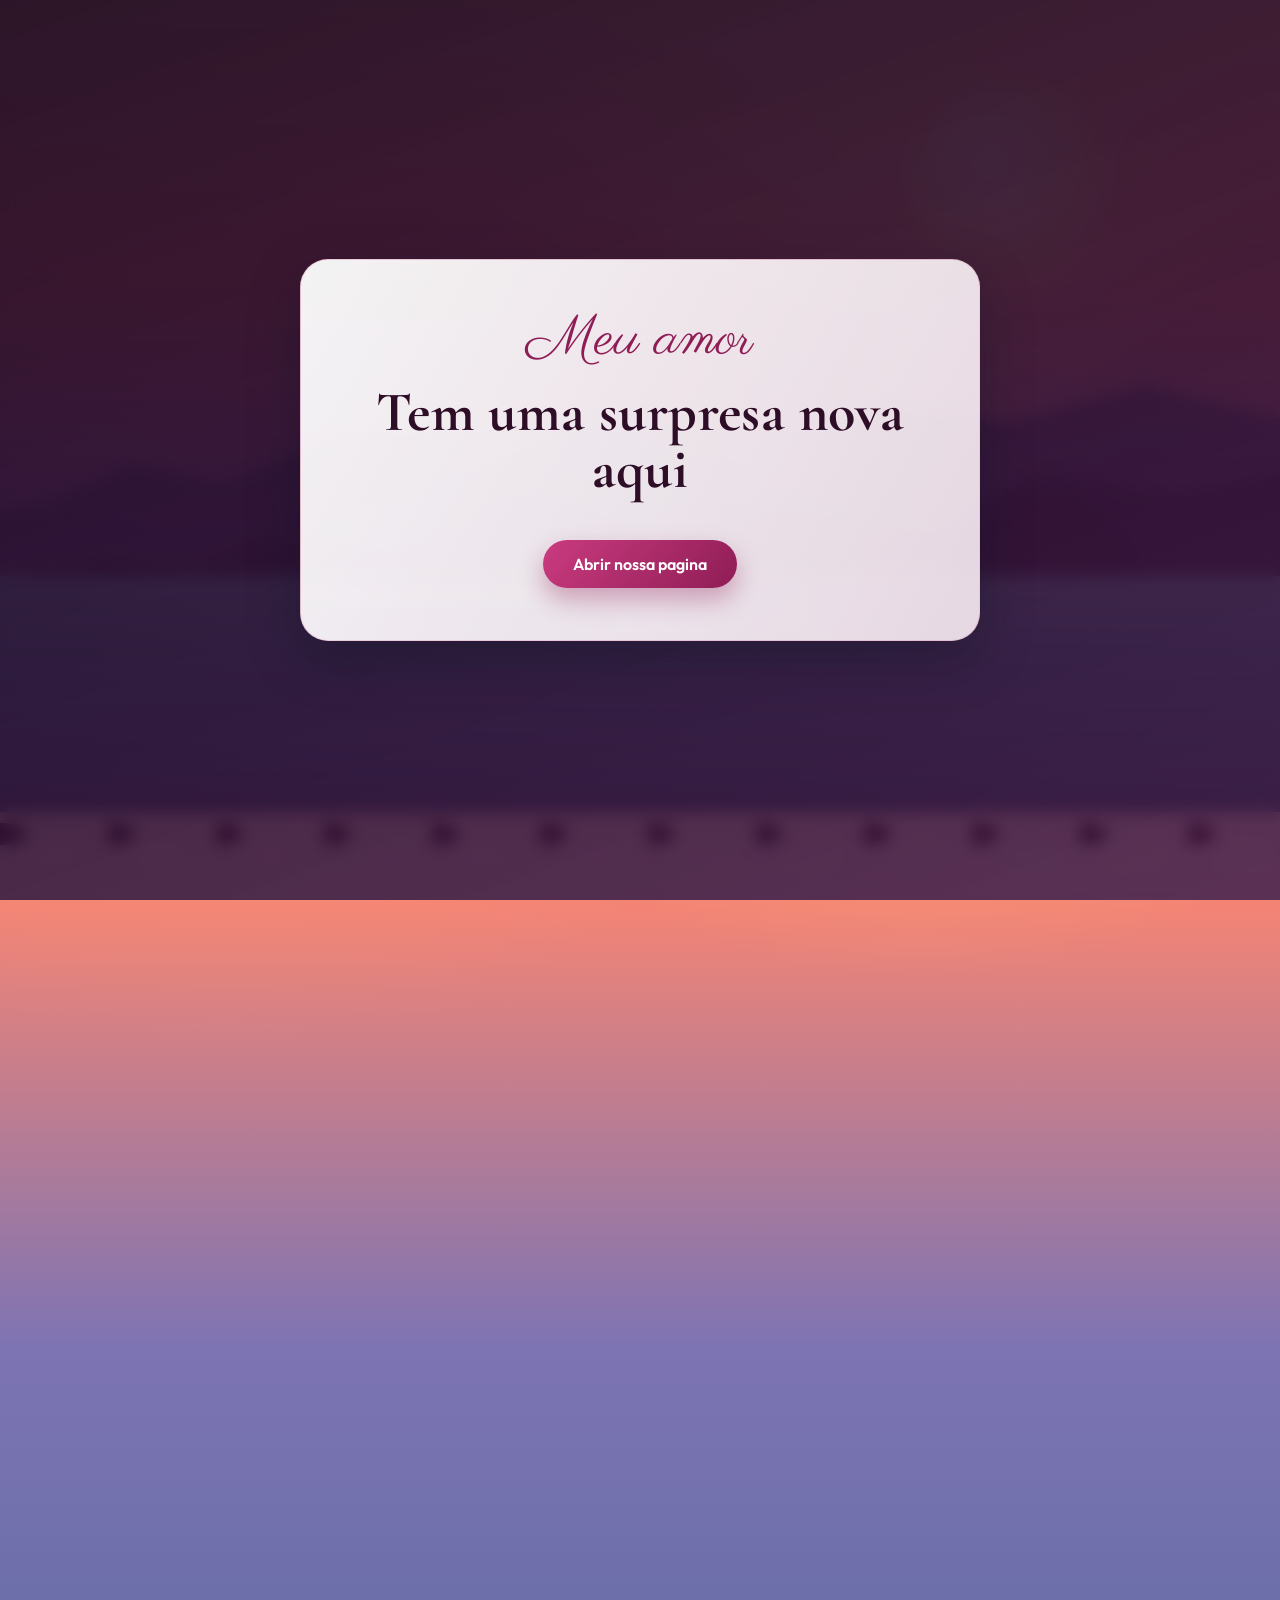
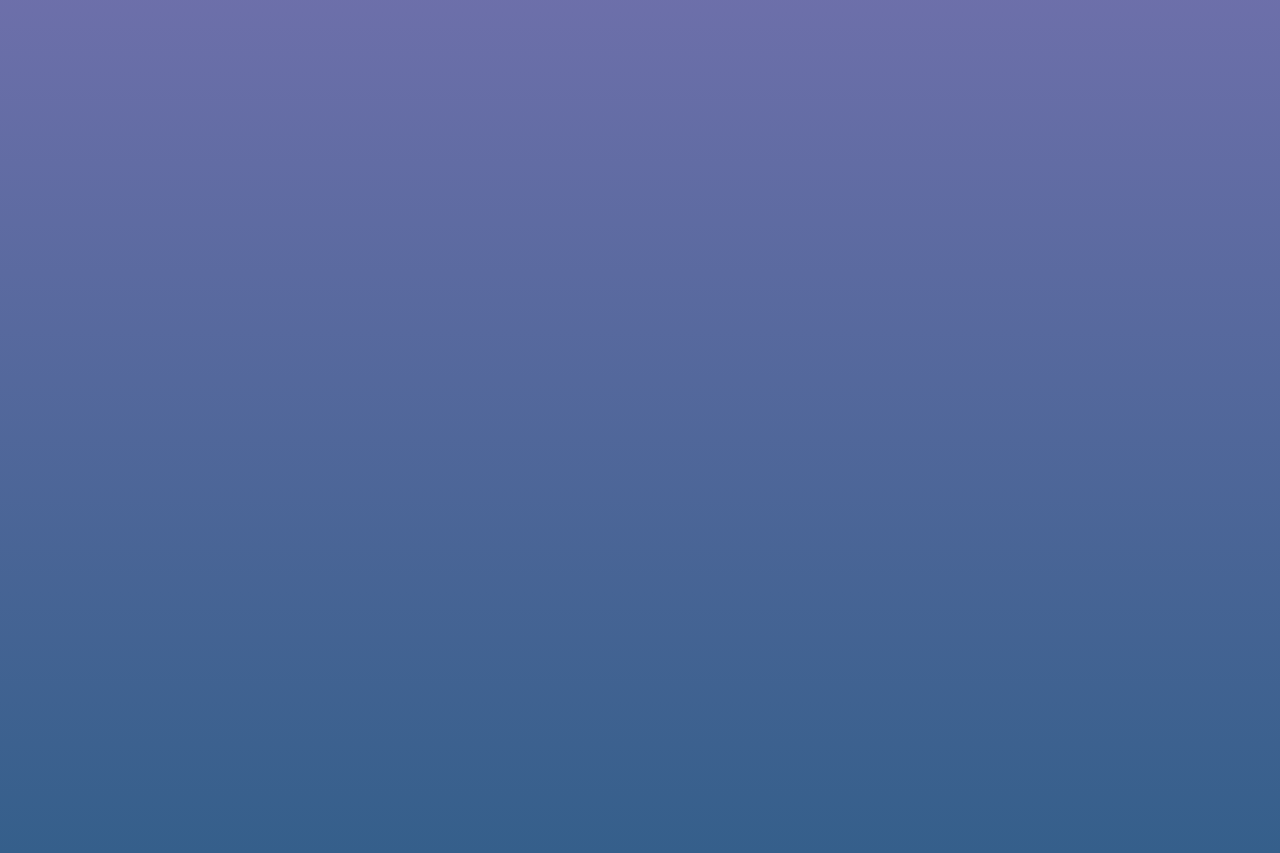
==== commit b3b5e697: "Add Rio beach-inspired romantic background" ====
--- a/aniversario.html
+++ b/aniversario.html
@@ -9,17 +9,20 @@
   <link href="https://fonts.googleapis.com/css2?family=Cormorant+Garamond:wght@400;500;600;700&family=Outfit:wght@300;400;500;600;700&family=Parisienne&display=swap" rel="stylesheet">
   <style>
     :root {
-      --bg-top: #160b18;
-      --bg-bottom: #28142b;
-      --card: rgba(255, 248, 251, 0.92);
-      --card-soft: rgba(255, 239, 246, 0.85);
+      --bg-top: #ffb26f;
+      --bg-mid: #f38475;
+      --bg-bottom: #355f8b;
+      --sea-top: #54b2cf;
+      --sea-bottom: #1a5d83;
+      --card: rgba(255, 250, 246, 0.93);
+      --card-soft: rgba(255, 245, 236, 0.88);
       --text: #2a1025;
-      --muted: #6d4b67;
+      --muted: #5c445a;
       --rose: #c93072;
       --rose-deep: #8f1d55;
-      --gold: #f2c572;
-      --line: rgba(121, 40, 82, 0.18);
-      --shadow: 0 18px 50px rgba(17, 3, 17, 0.35);
+      --gold: #ffd27a;
+      --line: rgba(104, 63, 88, 0.2);
+      --shadow: 0 18px 50px rgba(11, 18, 33, 0.34);
     }
 
     * {
@@ -37,61 +40,241 @@
       font-family: 'Outfit', sans-serif;
       color: var(--text);
       background:
-        radial-gradient(circle at 15% 20%, rgba(255, 119, 173, 0.32), transparent 30%),
-        radial-gradient(circle at 78% 10%, rgba(255, 193, 128, 0.2), transparent 35%),
-        radial-gradient(circle at 55% 85%, rgba(195, 64, 149, 0.25), transparent 35%),
-        linear-gradient(160deg, var(--bg-top), var(--bg-bottom));
+        radial-gradient(circle at 72% 16%, rgba(255, 213, 120, 0.52), transparent 26%),
+        radial-gradient(circle at 18% 14%, rgba(255, 163, 128, 0.38), transparent 30%),
+        linear-gradient(180deg, var(--bg-top) 0%, var(--bg-mid) 37%, #7d74b3 55%, var(--bg-bottom) 100%);
       overflow-x: hidden;
     }
 
-    .backdrop {
+    .rio-bg {
       position: fixed;
       inset: 0;
       z-index: -2;
       pointer-events: none;
-    }
-
-    .glow {
-      position: absolute;
+      overflow: hidden;
+    }
+
+    .rio-sky {
+      position: absolute;
+      inset: 0;
+      background:
+        radial-gradient(circle at 68% 18%, rgba(255, 223, 145, 0.6), rgba(255, 223, 145, 0) 34%),
+        linear-gradient(180deg, #ffbf83 0%, #f58f77 32%, #7e76b9 58%, #355f8b 100%);
+    }
+
+    .rio-sun {
+      position: absolute;
+      width: clamp(120px, 16vw, 210px);
+      aspect-ratio: 1;
+      border-radius: 50%;
+      top: 9vh;
+      right: 13vw;
+      background: radial-gradient(circle at 40% 40%, #fff4ca 0%, #ffd88e 48%, #ffaf7a 78%, rgba(255, 175, 122, 0) 79%);
+      box-shadow: 0 0 40px rgba(255, 205, 124, 0.48);
+      animation: sunPulse 7s ease-in-out infinite;
+    }
+
+    .rio-cloud {
+      position: absolute;
+      width: 160px;
+      height: 44px;
       border-radius: 999px;
-      filter: blur(10px);
+      background: rgba(255, 243, 228, 0.58);
+      filter: blur(0.3px);
+      animation: cloudDrift linear infinite;
+    }
+
+    .rio-cloud::before,
+    .rio-cloud::after {
+      content: '';
+      position: absolute;
+      border-radius: 50%;
+      background: inherit;
+    }
+
+    .rio-cloud::before {
+      width: 66px;
+      height: 52px;
+      left: 18px;
+      top: -19px;
+    }
+
+    .rio-cloud::after {
+      width: 78px;
+      height: 58px;
+      right: 16px;
+      top: -24px;
+    }
+
+    .rio-cloud.c1 {
+      top: 14vh;
+      left: -180px;
+      opacity: 0.8;
+      animation-duration: 57s;
+    }
+
+    .rio-cloud.c2 {
+      top: 23vh;
+      left: -280px;
+      transform: scale(0.82);
+      opacity: 0.62;
+      animation-duration: 72s;
+      animation-delay: 6s;
+    }
+
+    .rio-cloud.c3 {
+      top: 9vh;
+      left: -360px;
+      transform: scale(0.72);
+      opacity: 0.52;
+      animation-duration: 84s;
+      animation-delay: 14s;
+    }
+
+    .rio-mountain {
+      position: absolute;
+      left: -5%;
+      width: 110%;
+      pointer-events: none;
+    }
+
+    .rio-mountain.back {
+      bottom: 32vh;
+      height: 34vh;
+      background: #3f5475;
+      clip-path: polygon(0% 100%, 0% 70%, 8% 64%, 14% 52%, 20% 58%, 28% 44%, 36% 53%, 47% 34%, 58% 48%, 67% 31%, 76% 38%, 86% 26%, 100% 42%, 100% 100%);
+      opacity: 0.82;
+    }
+
+    .rio-mountain.mid {
+      bottom: 28vh;
+      height: 31vh;
+      background: #2a3e5a;
+      clip-path: polygon(0% 100%, 0% 79%, 12% 68%, 18% 72%, 24% 60%, 33% 69%, 42% 47%, 51% 62%, 60% 44%, 70% 54%, 79% 37%, 88% 45%, 100% 33%, 100% 100%);
+      opacity: 0.97;
+    }
+
+    .rio-sugarloaf {
+      position: absolute;
+      right: 11%;
+      bottom: 29vh;
+      width: clamp(110px, 16vw, 230px);
+      height: clamp(90px, 11vw, 160px);
+      background: #23344c;
+      border-radius: 56% 44% 38% 62% / 68% 60% 40% 32%;
+      transform: rotate(-5deg);
+      opacity: 0.96;
+    }
+
+    .rio-christ {
+      position: absolute;
+      left: 24%;
+      bottom: calc(31vh + 88px);
+      width: 7px;
+      height: 22px;
+      border-radius: 3px;
+      background: rgba(38, 53, 76, 0.9);
+    }
+
+    .rio-christ::before {
+      content: '';
+      position: absolute;
+      left: -10px;
+      top: 6px;
+      width: 27px;
+      height: 4px;
+      border-radius: 2px;
+      background: inherit;
+    }
+
+    .rio-ocean {
+      position: absolute;
+      left: 0;
+      right: 0;
+      bottom: 0;
+      height: 36vh;
+      background: linear-gradient(180deg, var(--sea-top) 0%, #2a8fb2 24%, #1d6d93 62%, var(--sea-bottom) 100%);
+      overflow: hidden;
+    }
+
+    .rio-ocean::before {
+      content: '';
+      position: absolute;
+      inset: 0;
+      background:
+        linear-gradient(180deg, rgba(255, 255, 255, 0.16), rgba(255, 255, 255, 0)),
+        repeating-linear-gradient(-4deg, rgba(255, 255, 255, 0.05), rgba(255, 255, 255, 0.05) 2px, transparent 2px, transparent 8px);
       opacity: 0.5;
-      animation: drift 14s ease-in-out infinite;
-    }
-
-    .glow.one {
-      width: 280px;
-      height: 280px;
-      top: -80px;
-      left: -30px;
-      background: radial-gradient(circle, rgba(255, 153, 197, 0.65), rgba(255, 153, 197, 0));
-    }
-
-    .glow.two {
-      width: 360px;
-      height: 360px;
-      right: -90px;
-      top: 18%;
-      background: radial-gradient(circle, rgba(250, 211, 120, 0.5), rgba(250, 211, 120, 0));
-      animation-delay: 1.2s;
-    }
-
-    .glow.three {
-      width: 330px;
-      height: 330px;
-      left: 30%;
-      bottom: -120px;
-      background: radial-gradient(circle, rgba(222, 124, 184, 0.45), rgba(222, 124, 184, 0));
-      animation-delay: 2.4s;
-    }
-
-    @keyframes drift {
+    }
+
+    .rio-wave {
+      position: absolute;
+      left: -35%;
+      width: 170%;
+      border-radius: 100%;
+      border-top: 1px solid rgba(255, 255, 255, 0.42);
+      opacity: 0.52;
+      animation: tideMove linear infinite;
+    }
+
+    .rio-wave.w1 {
+      height: 86px;
+      top: 16%;
+      animation-duration: 12s;
+    }
+
+    .rio-wave.w2 {
+      height: 98px;
+      top: 37%;
+      animation-duration: 16s;
+      opacity: 0.35;
+    }
+
+    .rio-wave.w3 {
+      height: 110px;
+      top: 56%;
+      animation-duration: 21s;
+      opacity: 0.26;
+    }
+
+    .rio-boardwalk {
+      position: absolute;
+      left: 0;
+      right: 0;
+      bottom: 0;
+      height: 88px;
+      background:
+        radial-gradient(54px 22px at 0 22px, #11171e 49%, transparent 50%) 0 0 / 108px 44px repeat-x,
+        radial-gradient(54px 22px at 54px 22px, #f3f1ec 49%, transparent 50%) 0 22px / 108px 44px repeat-x,
+        #eceae5;
+      box-shadow: 0 -10px 18px rgba(12, 25, 38, 0.3);
+    }
+
+    @keyframes sunPulse {
       0%,
       100% {
-        transform: translateY(0) translateX(0) scale(1);
+        transform: translateY(0) scale(1);
       }
       50% {
-        transform: translateY(-14px) translateX(10px) scale(1.05);
+        transform: translateY(2px) scale(1.03);
+      }
+    }
+
+    @keyframes cloudDrift {
+      from {
+        transform: translateX(0);
+      }
+      to {
+        transform: translateX(145vw);
+      }
+    }
+
+    @keyframes tideMove {
+      from {
+        transform: translateX(0);
+      }
+      to {
+        transform: translateX(90px);
       }
     }
 
@@ -541,14 +724,61 @@
       .gallery-grid {
         grid-template-columns: 1fr;
       }
+
+      .rio-sun {
+        right: 6vw;
+        top: 8vh;
+      }
+
+      .rio-mountain.back {
+        bottom: 35vh;
+        height: 27vh;
+      }
+
+      .rio-mountain.mid {
+        bottom: 31vh;
+        height: 24vh;
+      }
+
+      .rio-sugarloaf {
+        right: 4%;
+        bottom: 31vh;
+      }
+
+      .rio-christ {
+        left: 20%;
+        bottom: calc(31vh + 64px);
+        transform: scale(0.82);
+        transform-origin: bottom center;
+      }
+
+      .rio-ocean {
+        height: 39vh;
+      }
+
+      .rio-boardwalk {
+        height: 72px;
+      }
     }
   </style>
 </head>
 <body>
-  <div class="backdrop" aria-hidden="true">
-    <div class="glow one"></div>
-    <div class="glow two"></div>
-    <div class="glow three"></div>
+  <div class="rio-bg" aria-hidden="true">
+    <div class="rio-sky"></div>
+    <div class="rio-sun"></div>
+    <div class="rio-cloud c1"></div>
+    <div class="rio-cloud c2"></div>
+    <div class="rio-cloud c3"></div>
+    <div class="rio-mountain back"></div>
+    <div class="rio-mountain mid"></div>
+    <div class="rio-sugarloaf"></div>
+    <div class="rio-christ"></div>
+    <div class="rio-ocean">
+      <div class="rio-wave w1"></div>
+      <div class="rio-wave w2"></div>
+      <div class="rio-wave w3"></div>
+    </div>
+    <div class="rio-boardwalk"></div>
   </div>
 
   <div class="hearts" aria-hidden="true">
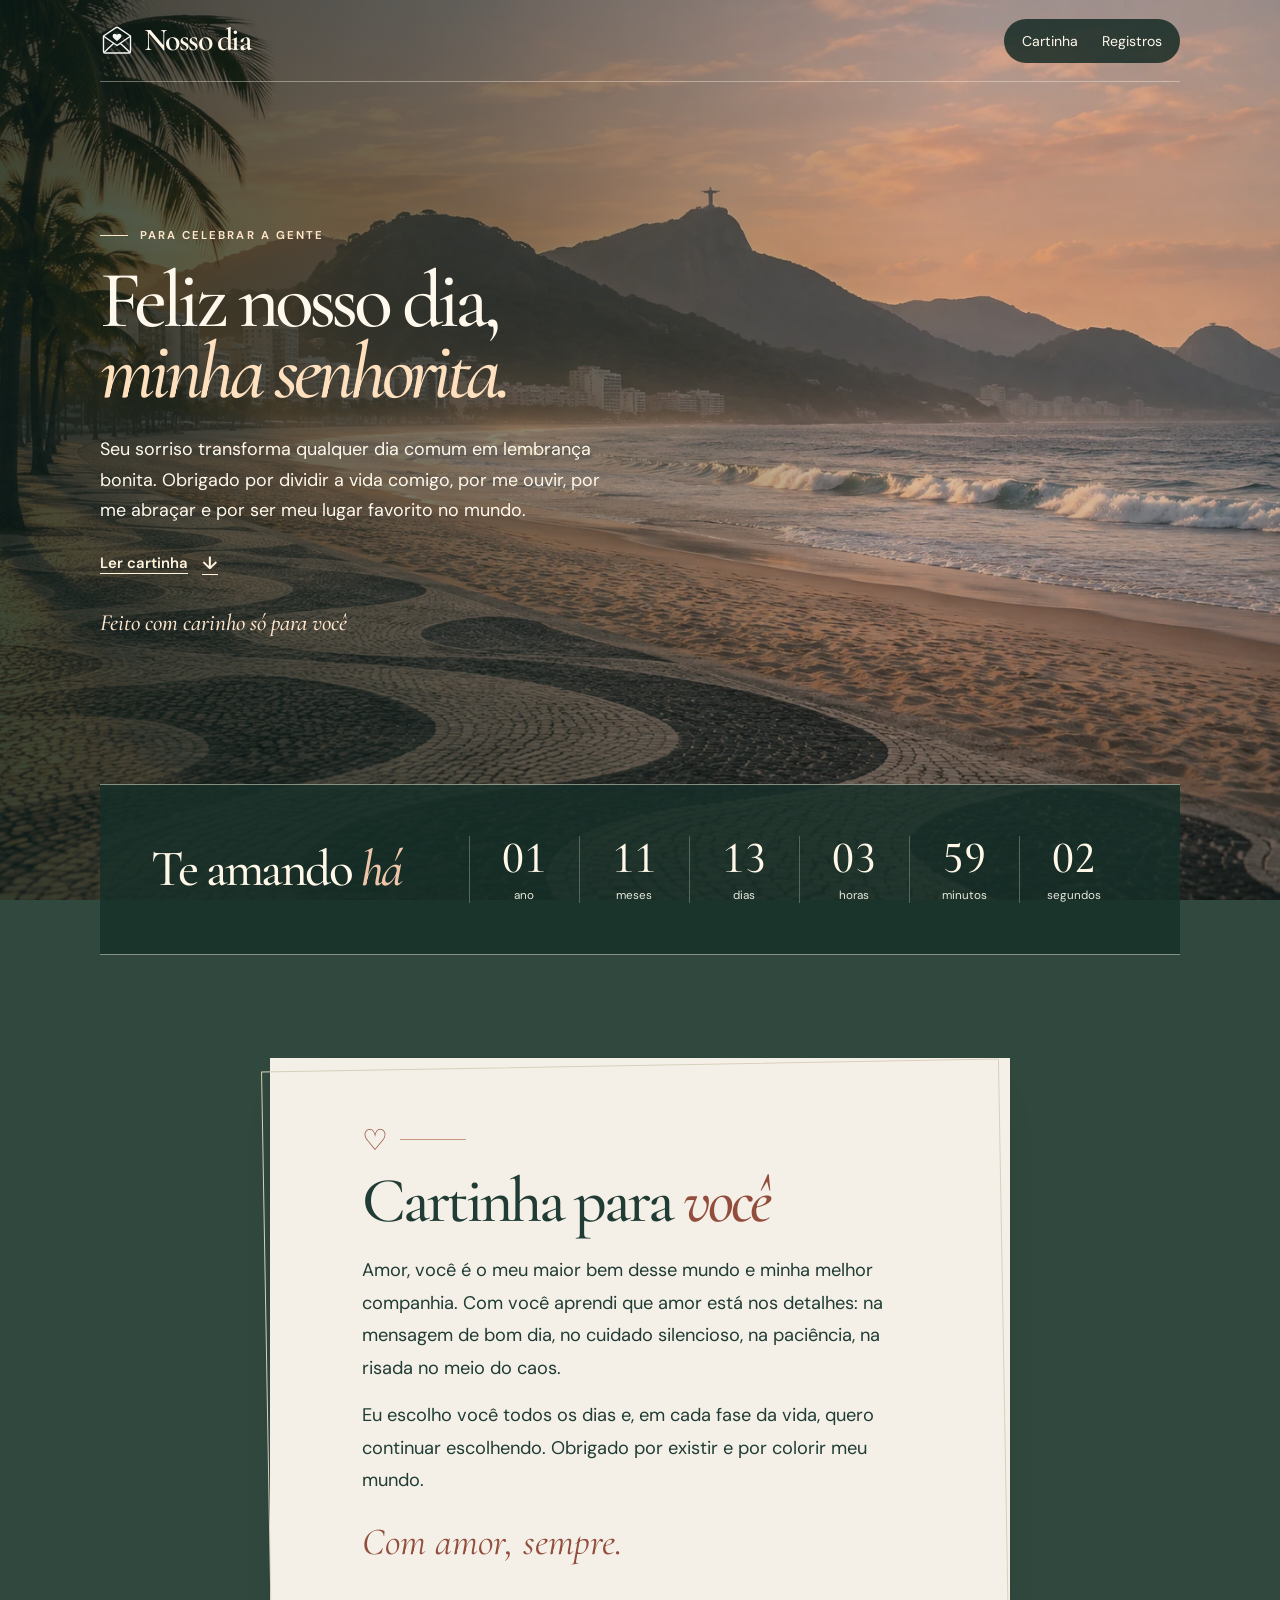
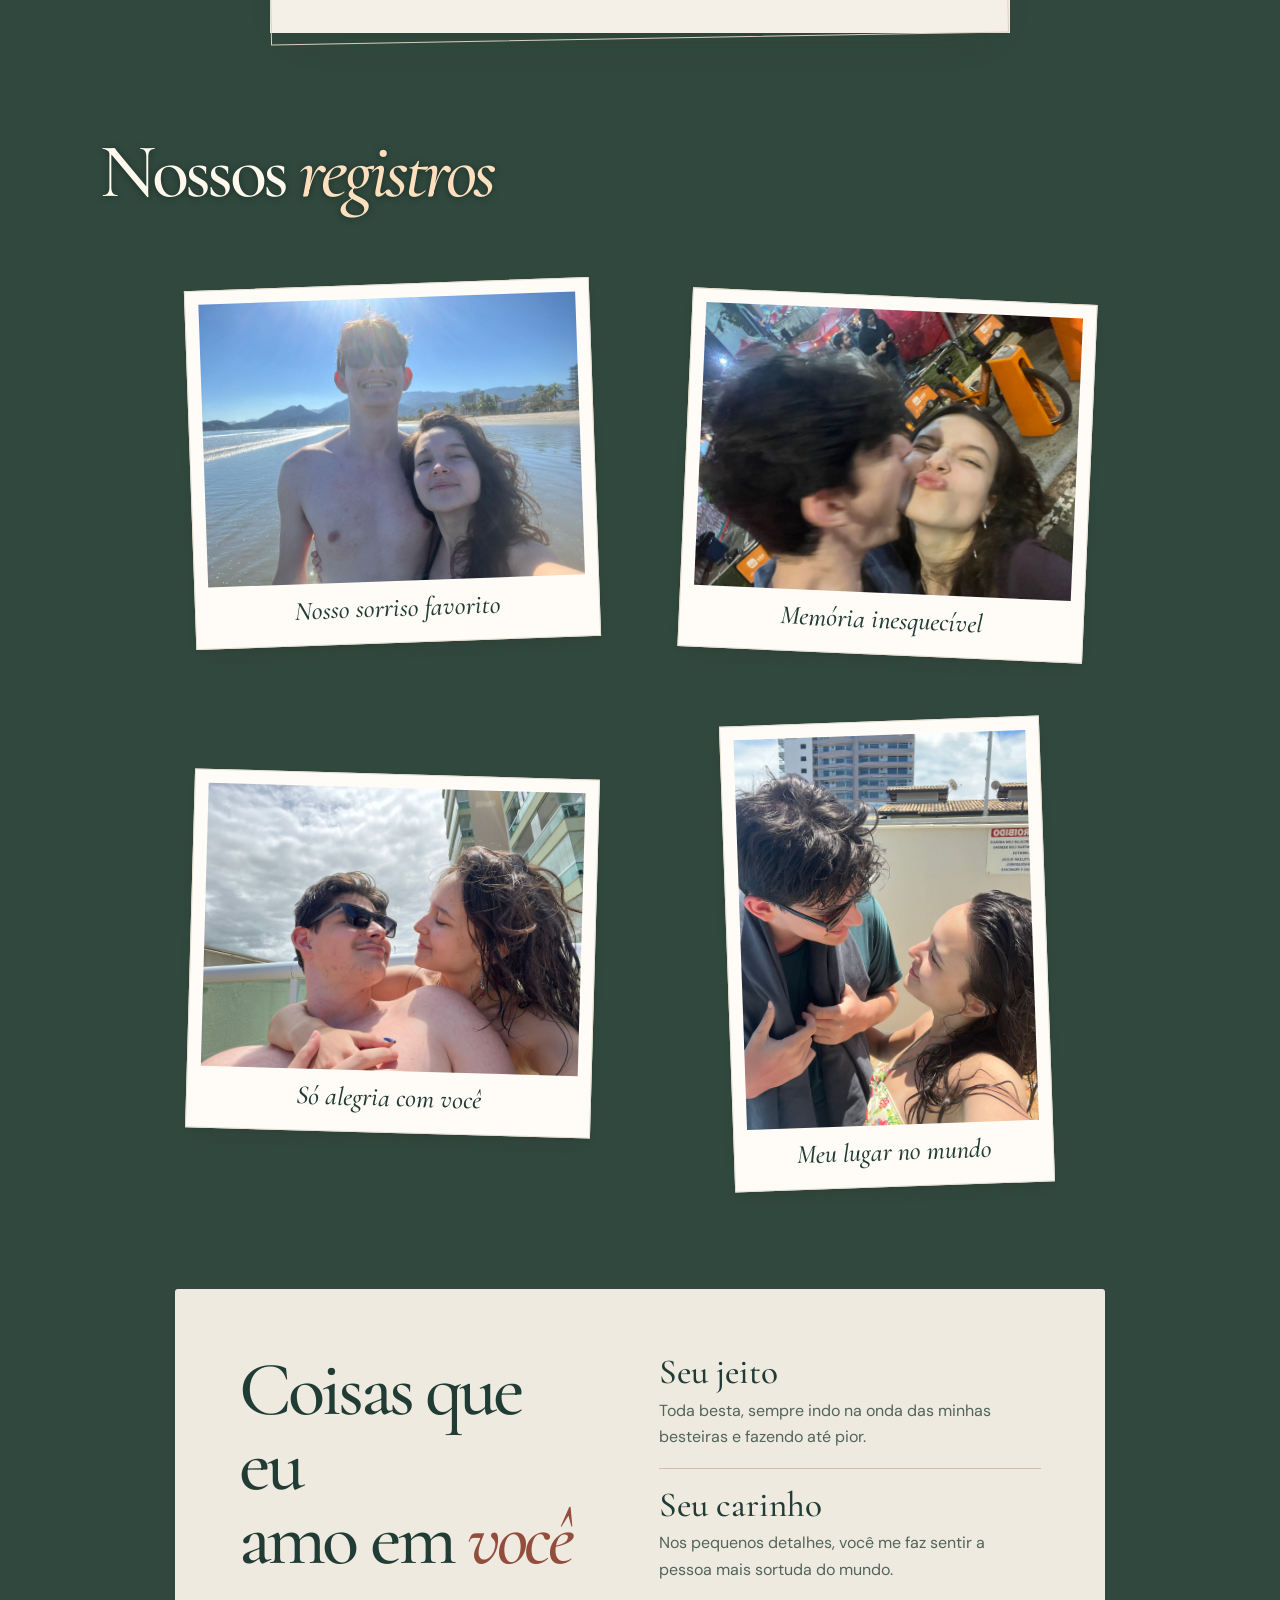
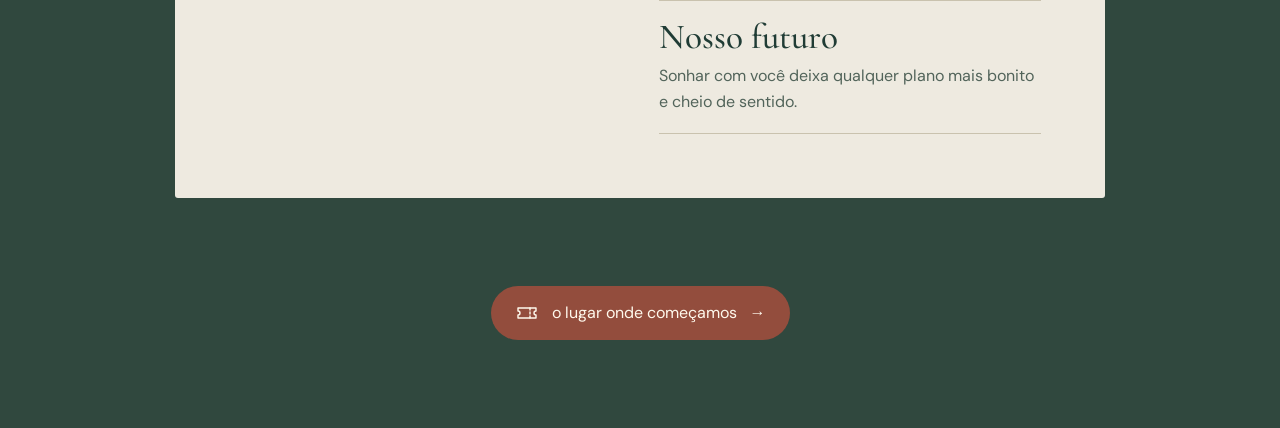
==== commit 84417633: "Renova o site com o Rio ao fundo e a lembrança do CineSala" ====
--- a/aniversario.html
+++ b/aniversario.html
@@ -1,1033 +1,99 @@
-﻿<!DOCTYPE html>
+<!doctype html>
 <html lang="pt-BR">
 <head>
-  <meta charset="UTF-8">
-  <meta name="viewport" content="width=device-width, initial-scale=1.0">
-  <title>Nosso Dia</title>
-  <link rel="preconnect" href="https://fonts.googleapis.com">
-  <link rel="preconnect" href="https://fonts.gstatic.com" crossorigin>
-  <link href="https://fonts.googleapis.com/css2?family=Cormorant+Garamond:wght@400;500;600;700&family=Outfit:wght@300;400;500;600;700&family=Parisienne&display=swap" rel="stylesheet">
-  <style>
-    :root {
-      --bg-top: #ffb26f;
-      --bg-mid: #f38475;
-      --bg-bottom: #355f8b;
-      --sea-top: #54b2cf;
-      --sea-bottom: #1a5d83;
-      --card: rgba(255, 250, 246, 0.93);
-      --card-soft: rgba(255, 245, 236, 0.88);
-      --text: #2a1025;
-      --muted: #5c445a;
-      --rose: #c93072;
-      --rose-deep: #8f1d55;
-      --gold: #ffd27a;
-      --line: rgba(104, 63, 88, 0.2);
-      --shadow: 0 18px 50px rgba(11, 18, 33, 0.34);
-    }
+  <meta charset="utf-8">
+  <meta name="viewport" content="width=device-width, initial-scale=1">
+  <meta name="theme-color" content="#f8f3e9">
+  <title>Nosso dia · Cartinha e registros</title>
+  <link rel="icon" type="image/svg+xml" href="./assets/coracao.svg">
+  <link rel="stylesheet" href="./postal.css">
+  <link rel="stylesheet" href="./album.css">
+  <script src="./contador.js" defer></script>
+</head>
+<body class="album-page rio-fixo">
+  <header class="album-nav album-shell">
+    <a class="brand" href="./index.html" aria-label="Nosso dia, voltar à capa"><img src="./assets/envelope.svg" alt="" width="34" height="34">Nosso dia</a>
+    <nav aria-label="Nesta página">
+      <a href="#cartinha">Cartinha</a>
+      <a href="#registros">Registros</a>
+    </nav>
+  </header>
 
-    * {
-      box-sizing: border-box;
-    }
+  <main>
+    <section class="album-intro album-shell" aria-labelledby="titulo">
+      <div class="album-intro-copy">
+        <p class="album-kicker">Para celebrar a gente</p>
+        <h1 id="titulo">Feliz nosso dia,<br><em>minha senhorita.</em></h1>
+        <p class="album-lead">Seu sorriso transforma qualquer dia comum em lembrança bonita. Obrigado por dividir a vida comigo, por me ouvir, por me abraçar e por ser meu lugar favorito no mundo.</p>
+        <a class="read-letter" href="#cartinha">Ler cartinha <span aria-hidden="true">↓</span></a>
+        <p class="album-dedication">Feito com carinho só para você</p>
+      </div>
+    </section>
 
-    html,
-    body {
-      margin: 0;
-      min-height: 100%;
-      scroll-behavior: smooth;
-    }
+    <section class="album-clock" aria-labelledby="titulo-contador">
+      <div class="clock-inner album-shell">
+        <h2 id="titulo-contador">Te amando <em>há</em></h2>
+        <div class="clock-digits" role="timer" aria-labelledby="titulo-contador" aria-live="off">
+          <div data-unit="years"><b>–</b><span>anos</span></div>
+          <div data-unit="months"><b>–</b><span>meses</span></div>
+          <div data-unit="days"><b>–</b><span>dias</span></div>
+          <div data-unit="hours"><b>–</b><span>horas</span></div>
+          <div data-unit="minutes"><b>–</b><span>minutos</span></div>
+          <div data-unit="seconds"><b>–</b><span>segundos</span></div>
+        </div>
+        <noscript><p>Desde 23 de dezembro de 2024.</p></noscript>
+      </div>
+    </section>
 
-    body {
-      font-family: 'Outfit', sans-serif;
-      color: var(--text);
-      background:
-        radial-gradient(circle at 72% 16%, rgba(255, 213, 120, 0.52), transparent 26%),
-        radial-gradient(circle at 18% 14%, rgba(255, 163, 128, 0.38), transparent 30%),
-        linear-gradient(180deg, var(--bg-top) 0%, var(--bg-mid) 37%, #7d74b3 55%, var(--bg-bottom) 100%);
-      overflow-x: hidden;
-    }
+    <section class="album-letter album-shell" id="cartinha" aria-labelledby="titulo-cartinha">
+      <div class="letter-sheet">
+        <div class="letter-letterhead"><span aria-hidden="true">♡</span></div>
+        <h2 id="titulo-cartinha">Cartinha para <em>você</em></h2>
+        <p>Amor, você é o meu maior bem desse mundo e minha melhor companhia. Com você aprendi que amor está nos detalhes: na mensagem de bom dia, no cuidado silencioso, na paciência, na risada no meio do caos.</p>
+        <p>Eu escolho você todos os dias e, em cada fase da vida, quero continuar escolhendo. Obrigado por existir e por colorir meu mundo.</p>
+        <p class="letter-signature">Com amor, sempre.</p>
+      </div>
+    </section>
 
-    .rio-bg {
-      position: fixed;
-      inset: 0;
-      z-index: -2;
-      pointer-events: none;
-      overflow: hidden;
-    }
-
-    .rio-sky {
-      position: absolute;
-      inset: 0;
-      background:
-        radial-gradient(circle at 68% 18%, rgba(255, 223, 145, 0.6), rgba(255, 223, 145, 0) 34%),
-        linear-gradient(180deg, #ffbf83 0%, #f58f77 32%, #7e76b9 58%, #355f8b 100%);
-    }
-
-    .rio-sun {
-      position: absolute;
-      width: clamp(120px, 16vw, 210px);
-      aspect-ratio: 1;
-      border-radius: 50%;
-      top: 9vh;
-      right: 13vw;
-      background: radial-gradient(circle at 40% 40%, #fff4ca 0%, #ffd88e 48%, #ffaf7a 78%, rgba(255, 175, 122, 0) 79%);
-      box-shadow: 0 0 40px rgba(255, 205, 124, 0.48);
-      animation: sunPulse 7s ease-in-out infinite;
-    }
-
-    .rio-cloud {
-      position: absolute;
-      width: 160px;
-      height: 44px;
-      border-radius: 999px;
-      background: rgba(255, 243, 228, 0.58);
-      filter: blur(0.3px);
-      animation: cloudDrift linear infinite;
-    }
-
-    .rio-cloud::before,
-    .rio-cloud::after {
-      content: '';
-      position: absolute;
-      border-radius: 50%;
-      background: inherit;
-    }
-
-    .rio-cloud::before {
-      width: 66px;
-      height: 52px;
-      left: 18px;
-      top: -19px;
-    }
-
-    .rio-cloud::after {
-      width: 78px;
-      height: 58px;
-      right: 16px;
-      top: -24px;
-    }
-
-    .rio-cloud.c1 {
-      top: 14vh;
-      left: -180px;
-      opacity: 0.8;
-      animation-duration: 57s;
-    }
-
-    .rio-cloud.c2 {
-      top: 23vh;
-      left: -280px;
-      transform: scale(0.82);
-      opacity: 0.62;
-      animation-duration: 72s;
-      animation-delay: 6s;
-    }
-
-    .rio-cloud.c3 {
-      top: 9vh;
-      left: -360px;
-      transform: scale(0.72);
-      opacity: 0.52;
-      animation-duration: 84s;
-      animation-delay: 14s;
-    }
-
-    .rio-mountain {
-      position: absolute;
-      left: -5%;
-      width: 110%;
-      pointer-events: none;
-    }
-
-    .rio-mountain.back {
-      bottom: 32vh;
-      height: 34vh;
-      background: #3f5475;
-      clip-path: polygon(0% 100%, 0% 70%, 8% 64%, 14% 52%, 20% 58%, 28% 44%, 36% 53%, 47% 34%, 58% 48%, 67% 31%, 76% 38%, 86% 26%, 100% 42%, 100% 100%);
-      opacity: 0.82;
-    }
-
-    .rio-mountain.mid {
-      bottom: 28vh;
-      height: 31vh;
-      background: #2a3e5a;
-      clip-path: polygon(0% 100%, 0% 79%, 12% 68%, 18% 72%, 24% 60%, 33% 69%, 42% 47%, 51% 62%, 60% 44%, 70% 54%, 79% 37%, 88% 45%, 100% 33%, 100% 100%);
-      opacity: 0.97;
-    }
-
-    .rio-sugarloaf {
-      position: absolute;
-      right: 11%;
-      bottom: 29vh;
-      width: clamp(110px, 16vw, 230px);
-      height: clamp(90px, 11vw, 160px);
-      background: #23344c;
-      border-radius: 56% 44% 38% 62% / 68% 60% 40% 32%;
-      transform: rotate(-5deg);
-      opacity: 0.96;
-    }
-
-    .rio-christ {
-      position: absolute;
-      left: 24%;
-      bottom: calc(31vh + 88px);
-      width: 7px;
-      height: 22px;
-      border-radius: 3px;
-      background: rgba(38, 53, 76, 0.9);
-    }
-
-    .rio-christ::before {
-      content: '';
-      position: absolute;
-      left: -10px;
-      top: 6px;
-      width: 27px;
-      height: 4px;
-      border-radius: 2px;
-      background: inherit;
-    }
-
-    .rio-ocean {
-      position: absolute;
-      left: 0;
-      right: 0;
-      bottom: 0;
-      height: 36vh;
-      background: linear-gradient(180deg, var(--sea-top) 0%, #2a8fb2 24%, #1d6d93 62%, var(--sea-bottom) 100%);
-      overflow: hidden;
-    }
-
-    .rio-ocean::before {
-      content: '';
-      position: absolute;
-      inset: 0;
-      background:
-        linear-gradient(180deg, rgba(255, 255, 255, 0.16), rgba(255, 255, 255, 0)),
-        repeating-linear-gradient(-4deg, rgba(255, 255, 255, 0.05), rgba(255, 255, 255, 0.05) 2px, transparent 2px, transparent 8px);
-      opacity: 0.5;
-    }
-
-    .rio-wave {
-      position: absolute;
-      left: -35%;
-      width: 170%;
-      border-radius: 100%;
-      border-top: 1px solid rgba(255, 255, 255, 0.42);
-      opacity: 0.52;
-      animation: tideMove linear infinite;
-    }
-
-    .rio-wave.w1 {
-      height: 86px;
-      top: 16%;
-      animation-duration: 12s;
-    }
-
-    .rio-wave.w2 {
-      height: 98px;
-      top: 37%;
-      animation-duration: 16s;
-      opacity: 0.35;
-    }
-
-    .rio-wave.w3 {
-      height: 110px;
-      top: 56%;
-      animation-duration: 21s;
-      opacity: 0.26;
-    }
-
-    .rio-boardwalk {
-      position: absolute;
-      left: 0;
-      right: 0;
-      bottom: 0;
-      height: 88px;
-      background:
-        radial-gradient(54px 22px at 0 22px, #11171e 49%, transparent 50%) 0 0 / 108px 44px repeat-x,
-        radial-gradient(54px 22px at 54px 22px, #f3f1ec 49%, transparent 50%) 0 22px / 108px 44px repeat-x,
-        #eceae5;
-      box-shadow: 0 -10px 18px rgba(12, 25, 38, 0.3);
-    }
-
-    @keyframes sunPulse {
-      0%,
-      100% {
-        transform: translateY(0) scale(1);
-      }
-      50% {
-        transform: translateY(2px) scale(1.03);
-      }
-    }
-
-    @keyframes cloudDrift {
-      from {
-        transform: translateX(0);
-      }
-      to {
-        transform: translateX(145vw);
-      }
-    }
-
-    @keyframes tideMove {
-      from {
-        transform: translateX(0);
-      }
-      to {
-        transform: translateX(90px);
-      }
-    }
-
-    .hearts {
-      position: fixed;
-      inset: 0;
-      z-index: -1;
-      pointer-events: none;
-      overflow: hidden;
-    }
-
-    .hearts span {
-      position: absolute;
-      bottom: -40px;
-      left: var(--left);
-      width: var(--size);
-      height: var(--size);
-      transform: rotate(45deg);
-      background: linear-gradient(145deg, rgba(255, 163, 204, 0.68), rgba(231, 72, 147, 0.82));
-      border-radius: 3px;
-      animation: floatUp var(--time) linear infinite;
-      animation-delay: var(--delay);
-      opacity: 0.7;
-    }
-
-    .hearts span::before,
-    .hearts span::after {
-      content: '';
-      position: absolute;
-      width: 100%;
-      height: 100%;
-      border-radius: 50%;
-      background: inherit;
-    }
-
-    .hearts span::before {
-      left: -50%;
-    }
-
-    .hearts span::after {
-      top: -50%;
-    }
-
-    @keyframes floatUp {
-      0% {
-        transform: translateY(0) rotate(45deg) scale(1);
-        opacity: 0;
-      }
-      8% {
-        opacity: 0.7;
-      }
-      100% {
-        transform: translateY(-115vh) rotate(45deg) scale(0.65);
-        opacity: 0;
-      }
-    }
-
-    .gate {
-      position: fixed;
-      inset: 0;
-      display: grid;
-      place-items: center;
-      background: linear-gradient(160deg, rgba(27, 7, 33, 0.92), rgba(66, 19, 61, 0.86));
-      backdrop-filter: blur(8px);
-      z-index: 20;
-      transition: opacity 0.65s ease, visibility 0.65s ease;
-      padding: 24px;
-    }
-
-    .gate.hide {
-      opacity: 0;
-      visibility: hidden;
-    }
-
-    .gate-card {
-      width: min(680px, 94vw);
-      padding: clamp(30px, 6vw, 52px);
-      border-radius: 28px;
-      background:
-        linear-gradient(120deg, rgba(255, 255, 255, 0.95), rgba(255, 242, 249, 0.88));
-      box-shadow: var(--shadow);
-      text-align: center;
-      border: 1px solid rgba(201, 56, 122, 0.2);
-    }
-
-    .gate-kicker {
-      margin: 0;
-      font-family: 'Parisienne', cursive;
-      font-size: clamp(30px, 6vw, 56px);
-      color: var(--rose-deep);
-      line-height: 1;
-    }
-
-    .gate-title {
-      margin: 16px 0 14px;
-      font-family: 'Cormorant Garamond', serif;
-      font-size: clamp(30px, 5vw, 56px);
-      line-height: 1.02;
-      letter-spacing: 0.4px;
-      color: #2e0d27;
-    }
-
-    .gate-text {
-      margin: 0 auto;
-      max-width: 50ch;
-      font-size: clamp(16px, 2.5vw, 19px);
-      line-height: 1.6;
-      color: var(--muted);
-    }
-
-    .start-btn {
-      margin-top: 28px;
-      border: none;
-      border-radius: 999px;
-      padding: 14px 30px;
-      font-family: 'Outfit', sans-serif;
-      font-size: 16px;
-      font-weight: 600;
-      color: #fff;
-      background: linear-gradient(130deg, #ca3b7f, #8f1d55);
-      box-shadow: 0 12px 24px rgba(143, 29, 85, 0.35);
-      cursor: pointer;
-      transition: transform 0.2s ease, box-shadow 0.2s ease;
-    }
-
-    .start-btn:hover {
-      transform: translateY(-2px);
-      box-shadow: 0 14px 26px rgba(143, 29, 85, 0.45);
-    }
-
-    .main {
-      width: min(1080px, calc(100% - 38px));
-      margin: 0 auto;
-      padding: 34px 0 40px;
-    }
-
-    .main.hidden {
-      opacity: 0;
-      pointer-events: none;
-    }
-
-    .hero,
-    .letter,
-    .gallery,
-    .moments,
-    .closing {
-      background: var(--card);
-      border-radius: 28px;
-      box-shadow: var(--shadow);
-      border: 1px solid var(--line);
-      padding: clamp(22px, 4.5vw, 38px);
-    }
-
-    .hero {
-      margin-top: 6px;
-      position: relative;
-      overflow: hidden;
-    }
-
-    .hero::after {
-      content: '';
-      position: absolute;
-      width: 260px;
-      height: 260px;
-      border-radius: 50%;
-      right: -100px;
-      top: -100px;
-      background: radial-gradient(circle, rgba(255, 172, 207, 0.45), rgba(255, 172, 207, 0));
-    }
-
-    .overline {
-      margin: 0;
-      font-size: 13px;
-      text-transform: uppercase;
-      letter-spacing: 2px;
-      color: #9a4473;
-      font-weight: 600;
-    }
-
-    .hero-title {
-      margin: 10px 0 10px;
-      font-family: 'Cormorant Garamond', serif;
-      font-size: clamp(38px, 7vw, 76px);
-      line-height: 0.95;
-      color: #340f2f;
-      font-weight: 700;
-    }
-
-    .hero-title span {
-      font-family: 'Parisienne', cursive;
-      font-size: 1.05em;
-      color: var(--rose);
-      display: inline-block;
-      margin-left: 6px;
-      transform: translateY(-2px);
-    }
-
-    .hero-text {
-      margin: 0;
-      max-width: 58ch;
-      font-size: clamp(16px, 2.5vw, 20px);
-      line-height: 1.65;
-      color: var(--muted);
-    }
-
-    .cta-row {
-      margin-top: 20px;
-      display: flex;
-      flex-wrap: wrap;
-      gap: 12px;
-      align-items: center;
-    }
-
-    .pill {
-      display: inline-flex;
-      align-items: center;
-      gap: 8px;
-      background: rgba(201, 48, 114, 0.12);
-      color: #76254b;
-      padding: 10px 14px;
-      border-radius: 999px;
-      font-size: 14px;
-      font-weight: 600;
-    }
-
-    .link-btn {
-      display: inline-block;
-      padding: 10px 16px;
-      border-radius: 999px;
-      color: #fff;
-      text-decoration: none;
-      background: linear-gradient(125deg, #d43f87, #8f1d55);
-      font-size: 14px;
-      font-weight: 600;
-      transition: transform 0.2s ease;
-    }
-
-    .link-btn:hover {
-      transform: translateY(-2px);
-    }
-
-    .timer-wrap {
-      margin-top: 28px;
-      background: var(--card-soft);
-      border: 1px solid rgba(132, 34, 81, 0.16);
-      border-radius: 22px;
-      padding: 18px;
-    }
-
-    .timer-title {
-      margin: 0 0 14px;
-      font-family: 'Cormorant Garamond', serif;
-      font-size: clamp(24px, 4vw, 36px);
-      color: #4a1b3f;
-    }
-
-    .timer {
-      display: grid;
-      grid-template-columns: repeat(3, minmax(110px, 1fr));
-      gap: 10px;
-    }
-
-    .timer-unit {
-      background: rgba(255, 255, 255, 0.82);
-      border-radius: 16px;
-      border: 1px solid rgba(155, 62, 102, 0.17);
-      padding: 12px 8px;
-      text-align: center;
-    }
-
-    .timer-value {
-      display: block;
-      font-size: clamp(26px, 4vw, 38px);
-      font-weight: 700;
-      color: #701f49;
-      line-height: 1;
-    }
-
-    .timer-label {
-      margin-top: 6px;
-      display: block;
-      font-size: 12px;
-      letter-spacing: 1px;
-      text-transform: uppercase;
-      color: #925273;
-      font-weight: 600;
-    }
-
-    .stack {
-      margin-top: 18px;
-      display: grid;
-      gap: 18px;
-    }
-
-    .letter {
-      background: linear-gradient(135deg, rgba(255, 249, 252, 0.96), rgba(255, 238, 246, 0.88));
-    }
-
-    .section-title {
-      margin: 0 0 14px;
-      font-family: 'Cormorant Garamond', serif;
-      font-size: clamp(32px, 5vw, 52px);
-      color: #390f31;
-      line-height: 1;
-    }
-
-    .letter-text {
-      margin: 0;
-      color: #5c3653;
-      line-height: 1.75;
-      font-size: clamp(16px, 2.5vw, 19px);
-    }
-
-    .signature {
-      margin-top: 20px;
-      font-family: 'Parisienne', cursive;
-      font-size: clamp(33px, 5vw, 48px);
-      color: var(--rose-deep);
-    }
-
-    .gallery {
-      overflow: hidden;
-    }
-
-    .gallery-grid {
-      margin-top: 8px;
-      display: grid;
-      grid-template-columns: repeat(2, minmax(120px, 1fr));
-      gap: 12px;
-    }
-
-    .photo-card {
-      position: relative;
-      border-radius: 18px;
-      overflow: hidden;
-      min-height: 230px;
-      background: #f0e1eb;
-      border: 1px solid rgba(126, 41, 88, 0.2);
-    }
-
-    .photo-card img {
-      width: 100%;
-      height: 100%;
-      object-fit: cover;
-      display: block;
-      transition: transform 0.55s ease;
-    }
-
-    .photo-card:hover img {
-      transform: scale(1.06);
-    }
-
-    .photo-tag {
-      position: absolute;
-      left: 10px;
-      bottom: 10px;
-      padding: 6px 10px;
-      border-radius: 999px;
-      background: rgba(30, 10, 27, 0.62);
-      color: #fff;
-      font-size: 12px;
-      letter-spacing: 0.5px;
-    }
-
-    .moments-grid {
-      display: grid;
-      grid-template-columns: repeat(3, minmax(150px, 1fr));
-      gap: 12px;
-    }
-
-    .moment {
-      background: rgba(255, 246, 250, 0.92);
-      border: 1px solid rgba(138, 50, 95, 0.18);
-      border-radius: 16px;
-      padding: 14px;
-    }
-
-    .moment h3 {
-      margin: 0 0 8px;
-      font-size: 18px;
-      color: #6d2248;
-      font-family: 'Cormorant Garamond', serif;
-    }
-
-    .moment p {
-      margin: 0;
-      color: #6c4b67;
-      line-height: 1.6;
-      font-size: 15px;
-    }
-
-    .closing {
-      text-align: center;
-      background: linear-gradient(125deg, rgba(255, 245, 249, 0.96), rgba(255, 227, 240, 0.9));
-    }
-
-    .closing p {
-      margin: 0;
-      font-size: clamp(17px, 2.6vw, 22px);
-      color: #653758;
-      line-height: 1.7;
-    }
-
-    .closing strong {
-      color: #872250;
-    }
-
-    .reveal {
-      opacity: 0;
-      transform: translateY(22px);
-      transition: opacity 0.7s ease, transform 0.7s ease;
-    }
-
-    .reveal.show {
-      opacity: 1;
-      transform: translateY(0);
-    }
-
-    @media (max-width: 860px) {
-      .timer {
-        grid-template-columns: repeat(2, minmax(120px, 1fr));
-      }
-
-      .moments-grid {
-        grid-template-columns: 1fr;
-      }
-    }
-
-    @media (max-width: 640px) {
-      .main {
-        width: calc(100% - 20px);
-        padding-top: 18px;
-      }
-
-      .hero,
-      .letter,
-      .gallery,
-      .moments,
-      .closing {
-        border-radius: 20px;
-      }
-
-      .timer {
-        grid-template-columns: repeat(2, minmax(110px, 1fr));
-      }
-
-      .gallery-grid {
-        grid-template-columns: 1fr;
-      }
-
-      .rio-sun {
-        right: 6vw;
-        top: 8vh;
-      }
-
-      .rio-mountain.back {
-        bottom: 35vh;
-        height: 27vh;
-      }
-
-      .rio-mountain.mid {
-        bottom: 31vh;
-        height: 24vh;
-      }
-
-      .rio-sugarloaf {
-        right: 4%;
-        bottom: 31vh;
-      }
-
-      .rio-christ {
-        left: 20%;
-        bottom: calc(31vh + 64px);
-        transform: scale(0.82);
-        transform-origin: bottom center;
-      }
-
-      .rio-ocean {
-        height: 39vh;
-      }
-
-      .rio-boardwalk {
-        height: 72px;
-      }
-    }
-  </style>
-</head>
-<body>
-  <div class="rio-bg" aria-hidden="true">
-    <div class="rio-sky"></div>
-    <div class="rio-sun"></div>
-    <div class="rio-cloud c1"></div>
-    <div class="rio-cloud c2"></div>
-    <div class="rio-cloud c3"></div>
-    <div class="rio-mountain back"></div>
-    <div class="rio-mountain mid"></div>
-    <div class="rio-sugarloaf"></div>
-    <div class="rio-christ"></div>
-    <div class="rio-ocean">
-      <div class="rio-wave w1"></div>
-      <div class="rio-wave w2"></div>
-      <div class="rio-wave w3"></div>
-    </div>
-    <div class="rio-boardwalk"></div>
-  </div>
-
-  <div class="hearts" aria-hidden="true">
-    <span style="--left:10%; --size:15px; --time:10s; --delay:0.2s"></span>
-    <span style="--left:18%; --size:11px; --time:9s; --delay:1.8s"></span>
-    <span style="--left:26%; --size:16px; --time:11s; --delay:0.7s"></span>
-    <span style="--left:38%; --size:13px; --time:10.5s; --delay:2.6s"></span>
-    <span style="--left:47%; --size:18px; --time:12s; --delay:0s"></span>
-    <span style="--left:56%; --size:12px; --time:8.8s; --delay:1.4s"></span>
-    <span style="--left:67%; --size:15px; --time:10.8s; --delay:0.9s"></span>
-    <span style="--left:77%; --size:17px; --time:12.2s; --delay:1.9s"></span>
-    <span style="--left:87%; --size:13px; --time:9.5s; --delay:2.4s"></span>
-  </div>
-
-  <section id="gate" class="gate" aria-label="Tela de abertura">
-    <div class="gate-card">
-      <p class="gate-kicker">Meu amor</p>
-      <h1 class="gate-title">Tem uma surpresa nova aqui</h1>
-      <button type="button" id="startBtn" class="start-btn">Abrir nossa pagina</button>
-    </div>
-  </section>
-
-  <main id="main" class="main hidden" aria-hidden="true">
-    <section class="hero reveal">
-      <p class="overline">Para celebrar a gente</p>
-      <h2 class="hero-title">Feliz nosso dia <span>princesa</span></h2>
-      <p class="hero-text">
-        Seu sorriso transforma qualquer dia comum em lembranca bonita. Obrigado por dividir a vida comigo,
-        por me ouvir, por me abraçar e por ser meu lugar favorito no mundo.
-      </p>
-      <div class="cta-row">
-        <span class="pill">Feito com carinho so para voce</span>
-        <a class="link-btn" href="#cartinha">Ler cartinha</a>
-      </div>
-
-      <div class="timer-wrap">
-        <h3 class="timer-title">Te amando ha:</h3>
-        <div class="timer" id="loveTimer">
-          <div class="timer-unit"><span id="tYears" class="timer-value">0</span><span id="lYears" class="timer-label">anos</span></div>
-          <div class="timer-unit"><span id="tMonths" class="timer-value">0</span><span id="lMonths" class="timer-label">meses</span></div>
-          <div class="timer-unit"><span id="tDays" class="timer-value">0</span><span id="lDays" class="timer-label">dias</span></div>
-          <div class="timer-unit"><span id="tHours" class="timer-value">0</span><span id="lHours" class="timer-label">horas</span></div>
-          <div class="timer-unit"><span id="tMinutes" class="timer-value">0</span><span id="lMinutes" class="timer-label">minutos</span></div>
-          <div class="timer-unit"><span id="tSeconds" class="timer-value">0</span><span id="lSeconds" class="timer-label">segundos</span></div>
+    <section class="album-gallery" id="registros" aria-labelledby="titulo-registros">
+      <div class="album-shell">
+        <h2 id="titulo-registros">Nossos <em>registros</em></h2>
+        <div class="photo-spread">
+          <figure>
+            <img src="./foto-1.jpeg" width="1600" height="1200" loading="lazy" alt="Nós dois na beira do mar, com o sol e as montanhas ao fundo.">
+            <figcaption>Nosso sorriso favorito</figcaption>
+          </figure>
+          <figure>
+            <img src="./foto-2.jpeg" width="1600" height="1200" loading="lazy" alt="Um beijo na bochecha e uma careta para a câmera.">
+            <figcaption>Memória inesquecível</figcaption>
+          </figure>
+          <figure>
+            <img src="./foto-3.png" width="1600" height="1200" loading="lazy" alt="Nós dois deitados ao sol, sorrindo um para o outro.">
+            <figcaption>Só alegria com você</figcaption>
+          </figure>
+          <figure>
+            <img src="./foto-4.png" width="1200" height="1600" loading="lazy" alt="Nós dois de pé ao sol, olhando um para o outro.">
+            <figcaption>Meu lugar no mundo</figcaption>
+          </figure>
         </div>
       </div>
     </section>
 
-    <div class="stack">
-      <section id="cartinha" class="letter reveal">
-        <h3 class="section-title">Cartinha para voce</h3>
-        <p class="letter-text">
-          Amor, voce é o meu maior bem desse mundo e minha melhor companhia. Com voce aprendi que amor esta nos detalhes:
-          na mensagem de bom dia, no cuidado silencioso, na paciencia, na risada no meio do caos.
-          Eu escolho voce todos os dias e, em cada fase da vida, quero continuar escolhendo.
-          Obrigado por existir e por colorir meu mundo.
-        </p>
-        <div class="signature">Com amor, sempre.</div>
-      </section>
+    <section class="album-moments album-shell" aria-labelledby="titulo-momentos">
+      <h2 id="titulo-momentos">Coisas que eu<br>amo em <em>você</em></h2>
+      <dl>
+        <div><dt>Seu jeito</dt><dd>Toda besta, sempre indo na onda das minhas besteiras e fazendo até pior.</dd></div>
+        <div><dt>Seu carinho</dt><dd>Nos pequenos detalhes, você me faz sentir a pessoa mais sortuda do mundo.</dd></div>
+        <div><dt>Nosso futuro</dt><dd>Sonhar com você deixa qualquer plano mais bonito e cheio de sentido.</dd></div>
+      </dl>
+    </section>
 
-      <section class="gallery reveal">
-        <h3 class="section-title">Nossos registros</h3>
-        <div class="gallery-grid">
-          <figure class="photo-card">
-            <img src="./foto-1.jpeg" alt="Momento especial do casal 1">
-            <figcaption class="photo-tag">Nosso sorriso favorito</figcaption>
-          </figure>
-          <figure class="photo-card">
-            <img src="./foto-2.jpeg" alt="Momento especial do casal 2">
-            <figcaption class="photo-tag">Memoria inesquecivel</figcaption>
-          </figure>
-          <figure class="photo-card">
-            <img src="./foto-3.png" alt="Momento especial do casal 3">
-            <figcaption class="photo-tag">So alegria com voce</figcaption>
-          </figure>
-          <figure class="photo-card">
-            <img src="./foto-4.png" alt="Momento especial do casal 4">
-            <figcaption class="photo-tag">Meu lugar no mundo</figcaption>
-          </figure>
-        </div>
-      </section>
-
-      <section class="moments reveal">
-        <h3 class="section-title">Coisas que eu amo em voce</h3>
-        <div class="moments-grid">
-          <article class="moment">
-            <h3>Seu jeito</h3>
-            <p>Toda besta sempre indo na onda das minhas besteiras e fazendo ate pior</p>
-          </article>
-          <article class="moment">
-            <h3>Seu carinho</h3>
-            <p>Nos pequenos detalhes, voce me faz sentir a pessoa mais sortuda do mundo.</p>
-          </article>
-          <article class="moment">
-            <h3>Nosso futuro</h3>
-            <p>Sonhar com voce deixa qualquer plano mais bonito e cheio de sentido.</p>
-          </article>
-        </div>
-      </section>
-
+    <div class="album-finale album-shell" id="lembranca">
+      <a class="memory-ticket" href="./cinesala-chuva.html">
+        <svg viewBox="0 0 24 24" fill="none" stroke="currentColor" stroke-width="1.4" stroke-linecap="round" stroke-linejoin="round" aria-hidden="true"><path d="M3 7h18v3a2 2 0 0 0 0 4v3H3v-3a2 2 0 0 0 0-4V7Z"/><path d="M15 7v2m0 2v2m0 2v2"/></svg>
+        <span>o lugar onde começamos</span><span aria-hidden="true">→</span>
+      </a>
     </div>
   </main>
-
-  <script>
-    (function () {
-      const gate = document.getElementById('gate');
-      const main = document.getElementById('main');
-      const startBtn = document.getElementById('startBtn');
-
-      function openExperience() {
-        gate.classList.add('hide');
-        main.classList.remove('hidden');
-        main.setAttribute('aria-hidden', 'false');
-
-        setTimeout(function () {
-          gate.style.display = 'none';
-          revealVisibleSections();
-        }, 700);
-      }
-
-      if (startBtn) {
-        startBtn.addEventListener('click', openExperience);
-      }
-
-      const startDate = new Date(2024, 11, 23, 0, 0, 0);
-      const timerValues = {
-        years: document.getElementById('tYears'),
-        months: document.getElementById('tMonths'),
-        days: document.getElementById('tDays'),
-        hours: document.getElementById('tHours'),
-        minutes: document.getElementById('tMinutes'),
-        seconds: document.getElementById('tSeconds')
-      };
-
-      const timerLabels = {
-        years: document.getElementById('lYears'),
-        months: document.getElementById('lMonths'),
-        days: document.getElementById('lDays'),
-        hours: document.getElementById('lHours'),
-        minutes: document.getElementById('lMinutes'),
-        seconds: document.getElementById('lSeconds')
-      };
-
-      const labelForms = {
-        years: ['ano', 'anos'],
-        months: ['mes', 'meses'],
-        days: ['dia', 'dias'],
-        hours: ['hora', 'horas'],
-        minutes: ['minuto', 'minutos'],
-        seconds: ['segundo', 'segundos']
-      };
-
-      function diffFromStart(now) {
-        let totalMonths = (now.getFullYear() * 12 + now.getMonth()) - (startDate.getFullYear() * 12 + startDate.getMonth());
-        const monthCheckpoint = new Date(
-          startDate.getFullYear(),
-          startDate.getMonth() + totalMonths,
-          startDate.getDate(),
-          startDate.getHours(),
-          startDate.getMinutes(),
-          startDate.getSeconds()
-        );
-
-        if (now < monthCheckpoint) {
-          totalMonths -= 1;
-        }
-
-        const years = Math.floor(totalMonths / 12);
-        const months = totalMonths % 12;
-
-        const anchor = new Date(startDate);
-        anchor.setFullYear(startDate.getFullYear() + years);
-        anchor.setMonth(startDate.getMonth() + months);
-
-        let delta = now - anchor;
-        if (delta < 0) {
-          delta = 0;
-        }
-
-        const dayMs = 24 * 60 * 60 * 1000;
-        const hourMs = 60 * 60 * 1000;
-        const minuteMs = 60 * 1000;
-
-        const days = Math.floor(delta / dayMs);
-        delta -= days * dayMs;
-
-        const hours = Math.floor(delta / hourMs);
-        delta -= hours * hourMs;
-
-        const minutes = Math.floor(delta / minuteMs);
-        delta -= minutes * minuteMs;
-
-        const seconds = Math.floor(delta / 1000);
-
-        return { years, months, days, hours, minutes, seconds };
-      }
-
-      function renderTimer() {
-        const now = new Date();
-        const elapsed = diffFromStart(now);
-        const keys = ['years', 'months', 'days', 'hours', 'minutes', 'seconds'];
-
-        keys.forEach(function (key) {
-          const value = elapsed[key];
-          const label = value === 1 ? labelForms[key][0] : labelForms[key][1];
-
-          if (timerValues[key]) {
-            timerValues[key].textContent = String(value);
-          }
-
-          if (timerLabels[key]) {
-            timerLabels[key].textContent = label;
-          }
-        });
-      }
-
-      renderTimer();
-      setInterval(renderTimer, 1000);
-
-      const revealItems = Array.from(document.querySelectorAll('.reveal'));
-
-      function revealVisibleSections() {
-        revealItems.forEach(function (item, index) {
-          setTimeout(function () {
-            item.classList.add('show');
-          }, 120 * index);
-        });
-      }
-
-      if ('IntersectionObserver' in window) {
-        const observer = new IntersectionObserver(
-          function (entries) {
-            entries.forEach(function (entry) {
-              if (entry.isIntersecting) {
-                entry.target.classList.add('show');
-                observer.unobserve(entry.target);
-              }
-            });
-          },
-          {
-            threshold: 0.2
-          }
-        );
-
-        revealItems.forEach(function (item) {
-          observer.observe(item);
-        });
-      }
-    })();
-  </script>
 </body>
 </html>
--- a/postal.css
+++ b/postal.css
@@ -0,0 +1,208 @@
+@font-face {
+  font-family: "Cormorant Garamond";
+  src: url("./assets/fonts/cormorant.woff2") format("woff2");
+  font-weight: 300 700;
+  font-style: normal;
+  font-display: swap;
+}
+@font-face {
+  font-family: "Cormorant Garamond";
+  src: url("./assets/fonts/cormorant-italic.woff2") format("woff2");
+  font-weight: 300 700;
+  font-style: italic;
+  font-display: swap;
+}
+@font-face {
+  font-family: "DM Sans";
+  src: url("./assets/fonts/dm-sans.woff2") format("woff2");
+  font-weight: 100 1000;
+  font-display: swap;
+}
+:root {
+  --paper: #faf5eb;
+  --ink: #203c35;
+  --rust: #934d3d;
+  --serif: "Cormorant Garamond", Georgia, serif;
+  --sans: "DM Sans", Arial, sans-serif;
+}
+*, *::before, *::after { box-sizing: border-box; }
+body { margin: 0; }
+.rio-fixo {
+  --rio-foto: url("./assets/rio.webp");
+  isolation: isolate;
+  min-height: 100svh;
+  background-color: #30483e;
+}
+.rio-fixo::before {
+  content: "";
+  position: fixed;
+  inset: 0;
+  z-index: -1;
+  pointer-events: none;
+  background-image: var(--rio-veu, linear-gradient(transparent, transparent)), var(--rio-foto);
+  background-size: cover;
+  background-position: 50% 44%;
+  background-repeat: no-repeat;
+}
+@media (max-width: 650px) and (orientation: portrait) {
+  .rio-fixo { --rio-foto: url("./assets/rio-mobile.webp"); }
+}
+:focus-visible { outline: 3px solid #bc5737; outline-offset: 5px; }
+.brand {
+  display: inline-flex;
+  align-items: center;
+  gap: .6rem;
+  color: var(--ink);
+  font: 600 2rem/.95 var(--serif);
+  letter-spacing: -.055em;
+  text-decoration: none;
+  white-space: nowrap;
+}
+.brand img, .brand svg { color: var(--rust); flex: none; }
+.cover {
+  --rio-veu: linear-gradient(90deg, #11291fd6, #162b225f 37%, transparent 72%),
+             linear-gradient(180deg, #17211db3, transparent 26%, transparent 62%, #12271fe0);
+  color: #fff6e6;
+  font-family: var(--sans);
+  -webkit-font-smoothing: antialiased;
+}
+.postal-shell {
+  margin-inline: auto;
+  width: min(100% - clamp(2rem, 7vw, 8rem), 96rem);
+  min-height: 100svh;
+  display: flex;
+  flex-direction: column;
+}
+.postal-shell main { display: flex; flex: 1; }
+.cover .brand { color: inherit; }
+.cover .brand img { filter: brightness(0) invert(94%) sepia(24%); }
+.cover :focus-visible { outline-color: #fff6e6; }
+.masthead, .postscript {
+  display: flex;
+  align-items: center;
+  justify-content: space-between;
+}
+.masthead { min-height: clamp(4.6rem, 10svh, 6.9rem); }
+.mast-nav { display: flex; align-items: center; gap: clamp(1.2rem, 3.3vw, 3.5rem); }
+.mast-nav a {
+  display: inline-flex;
+  align-items: center;
+  min-height: 44px;
+  font: 500 .93rem/1.3 var(--sans);
+  color: inherit;
+  text-decoration: none;
+}
+.mast-nav a[aria-current], .mast-nav a:hover {
+  text-decoration: underline;
+  text-decoration-color: #f7d3ae;
+  text-underline-offset: .45rem;
+  text-decoration-thickness: 1px;
+}
+.postcard {
+  flex: 1;
+  position: relative;
+  display: grid;
+  align-items: center;
+  min-height: 34rem;
+  border: 1px solid #fff6e66e;
+  color: #fff6e6;
+  padding: 3rem clamp(2.8rem, 7.2vw, 8.5rem);
+}
+.greeting { position: relative; margin-top: .3rem; justify-self: start; }
+.salutation {
+  margin: 0 0 clamp(1.1rem, 3vh, 2rem);
+  display: flex;
+  align-items: center;
+  gap: .85rem;
+  font: 600 .82rem/1.2 var(--sans);
+  letter-spacing: .18em;
+  text-transform: uppercase;
+}
+.salutation::before { content: ""; width: 2rem; height: 1px; background: #efbf9b; }
+.greeting h1 {
+  margin: 0;
+  font: 500 clamp(5.9rem, 9.4vw, 10.4rem)/.82 var(--serif);
+  letter-spacing: -.065em;
+}
+.greeting h1 em { font-weight: 500; color: #ffdfbf; }
+.open-postal {
+  display: inline-flex;
+  align-items: center;
+  justify-content: center;
+  gap: .74rem;
+  margin-top: clamp(2rem, 4.8vh, 3.4rem);
+  border-radius: 10rem;
+  border: 1px solid #fff3de;
+  padding: .78rem 1.5rem;
+  min-height: 3.35rem;
+  background: #fff3de;
+  color: #323b30;
+  font: 600 .96rem/1.35 var(--sans);
+  text-decoration: none;
+  transition: background .18s, transform .18s;
+}
+.open-postal:hover { background: #fffaf0; transform: translateY(-2px); }
+.open-postal:focus-visible { outline-color: white; }
+.postage {
+  position: absolute;
+  right: clamp(1.9rem, 4.2vw, 5.5rem);
+  top: clamp(1.8rem, 5.5vh, 4.7rem);
+  width: clamp(4.3rem, 6.4vw, 7rem);
+  transform: rotate(9deg);
+  pointer-events: none;
+}
+.stamp { width: 100%; height: auto; display: block; filter: drop-shadow(0 1px 2px #30251b45); }
+.postmark {
+  position: absolute;
+  width: 145%;
+  height: auto;
+  top: 59%;
+  right: 62%;
+  transform: rotate(-18deg);
+  opacity: .9;
+}
+.place {
+  position: absolute;
+  bottom: clamp(1.3rem, 3.5vh, 2.4rem);
+  right: clamp(1.6rem, 3vw, 4.2rem);
+  display: flex;
+  align-items: center;
+  gap: .5rem;
+  margin: 0;
+  color: #fff9ed;
+  font-size: .87rem;
+  font-weight: 500;
+  text-shadow: 0 1px 4px #000;
+}
+.place svg { width: 1rem; height: 1rem; }
+.postscript { min-height: 6.2rem; gap: 1.2rem; }
+.since { margin: 0; display: flex; gap: .8rem; align-items: baseline; }
+.since span { color: #ffdfbf; font: 600 .75rem/1.2 var(--sans); text-transform: uppercase; letter-spacing: .15em; }
+.since time { font: 500 1.28rem/1.3 var(--serif); }
+.signoff { margin: 0; font: italic 500 1.65rem/1.1 var(--serif); }
+.signoff span { display: inline-block; color: #ffdfbf; font-family: Georgia, serif; margin-left: .18rem; font-size: .9em; transform: rotate(-10deg); }
+@media (max-width: 650px) {
+  .postal-shell { width: calc(100% - 1.5rem); }
+  .masthead { padding-inline: .35rem; min-height: 4.3rem; }
+  .brand { font-size: 1.7rem; gap: .45rem; }
+  .brand img, .brand svg { width: 27px; height: 27px; }
+  .mast-nav { gap: 1rem; }
+  .mast-nav a { font-size: .83rem; }
+  .postcard { align-items: end; padding: 2rem 1.7rem 4.9rem; min-height: 29rem; }
+  .cover {
+    --rio-veu: linear-gradient(180deg, #142923b8, transparent 20%, transparent 38%, #172b2494 60%, #0b221cde 100%);
+  }
+  .greeting h1 { font-size: clamp(4.6rem, 16.8vw, 6.8rem); line-height: .86; }
+  .salutation { font-size: .74rem; margin-bottom: 1.05rem; }
+  .postage { right: 1.35rem; top: 1.35rem; width: 3.7rem; }
+  .open-postal { min-height: 3rem; margin-top: 1.65rem; padding: .65rem 1.2rem; }
+  .place { bottom: 1.15rem; right: 1.2rem; font-size: .77rem; }
+  .postscript { padding: 1.15rem .45rem; min-height: 4.6rem; }
+  .since { flex-direction: column; gap: .15rem; }
+  .since span { font-size: .66rem; }
+  .since time { font-size: 1.02rem; }
+  .signoff { font-size: clamp(1.14rem, 4.5vw, 1.5rem); }
+}
+@media (prefers-reduced-motion: reduce) {
+  .open-postal { transition: none; }
+}
--- a/album.css
+++ b/album.css
@@ -0,0 +1,252 @@
+.album-page {
+  --line: #c9c2ae;
+  --quiet: #52645a;
+  --rio-veu: linear-gradient(95deg, rgb(10 28 25 / 79%), rgb(12 31 28 / 54%) 35%, rgb(12 31 28 / 14%) 71%), linear-gradient(0deg, rgb(15 32 29 / 34%), transparent 48%);
+  margin: 0;
+  color: var(--ink, #203c35);
+  font-family: var(--sans, Arial, sans-serif);
+}
+.album-page *, .album-page *::before, .album-page *::after { box-sizing: border-box; }
+.album-shell { width: min(1080px, calc(100% - clamp(40px, 10vw, 136px))); margin-inline: auto; }
+.album-page a:focus-visible { outline: 2px solid currentColor; outline-offset: 5px; }
+.album-page h1, .album-page h2, .album-page figure, .album-page dd { margin: 0; }
+.album-page h1, .album-page h2, .album-page dt, .album-page figcaption {
+  font-family: var(--serif, Georgia, serif);
+  font-weight: 500;
+}
+.album-page h2 { font-size: clamp(3rem, 6vw, 5rem); letter-spacing: -.05em; line-height: .97; }
+.album-page em { color: var(--rust, #934d3d); font-style: italic; font-weight: 500; }
+.album-nav {
+  display: flex;
+  align-items: center;
+  justify-content: space-between;
+  min-height: 82px;
+  gap: 14px;
+  border-bottom: 1px solid rgb(255 248 234 / 38%);
+}
+.album-nav .brand { color: #fff8e8; }
+.album-nav .brand img { filter: brightness(0) invert(96%); }
+.album-nav nav {
+  display: flex;
+  align-items: center;
+  gap: clamp(12px, 2vw, 24px);
+  padding: 0 18px;
+  background: rgb(17 40 35 / 82%);
+  border-radius: 50px;
+}
+.album-nav nav a {
+  display: inline-flex;
+  align-items: center;
+  min-height: 44px;
+  color: #fff8e9;
+  font-size: .88rem;
+  text-decoration: none;
+}
+.album-nav nav a:hover { text-decoration: underline; text-underline-offset: 5px; }
+.album-intro {
+  display: grid;
+  align-items: center;
+  min-height: clamp(480px, 78svh, 850px);
+  padding-block: clamp(48px, 7.5vw, 110px);
+  color: #fff8ec;
+}
+.album-intro-copy { max-width: 38rem; }
+.album-intro h1 em, .album-gallery h2 em { color: #ffe0be; }
+.album-dedication {
+  margin: 24px 0 0;
+  color: #ffe5ca;
+  font: italic 500 1.45rem/1.25 var(--serif, Georgia, serif);
+}
+.album-kicker {
+  display: flex;
+  align-items: center;
+  gap: 12px;
+  margin: 0 0 22px;
+  color: #ffe5ca;
+  font-size: .71rem;
+  font-weight: 650;
+  text-transform: uppercase;
+  letter-spacing: .18em;
+}
+.album-kicker::before { content: ""; width: 28px; height: 1px; background: currentColor; }
+.album-intro h1 {
+  font-size: clamp(3.5rem, 6.3vw, 6.1rem);
+  letter-spacing: -.06em;
+  line-height: .89;
+  text-wrap: balance;
+}
+.album-lead { max-width: 43ch; margin: 26px 0 16px; font-size: clamp(1rem, 1.4vw, 1.13rem); line-height: 1.7; color: #fff8ec; }
+.read-letter {
+  display: inline-flex;
+  gap: 14px;
+  align-items: center;
+  min-height: 44px;
+  color: #fff4de;
+  text-decoration: underline;
+  text-underline-offset: .35em;
+  font-size: .93rem;
+  font-weight: 600;
+}
+.read-letter span { font-size: 1.2em; }
+.letter-signature {
+  font-family: var(--serif, Georgia, serif);
+  font-style: italic;
+  color: var(--rust, #934d3d);
+}
+.album-clock { color: #fff8e9; }
+.clock-inner {
+  display: flex;
+  align-items: center;
+  justify-content: space-between;
+  gap: 34px;
+  padding: clamp(25px, 4vw, 54px) clamp(20px, 4vw, 56px);
+  border-block: 1px solid rgb(255 248 230 / 47%);
+  background: rgb(22 47 40 / 83%);
+}
+.album-clock h2 { font-size: clamp(2.5rem, 4vw, 3.55rem); white-space: nowrap; }
+.album-clock h2 em { color: #edc6a9; }
+.clock-digits {
+  flex: 1;
+  max-width: 660px;
+  display: grid;
+  grid-template-columns: repeat(6, minmax(0, 1fr));
+}
+.clock-digits > div { text-align: center; border-left: 1px solid #52695c; }
+.clock-digits b, .clock-digits span { display: block; }
+.clock-digits b {
+  font-family: var(--serif, Georgia, serif);
+  font-size: clamp(2.5rem, 3.5vw, 3.55rem);
+  font-weight: 500;
+  font-variant-numeric: lining-nums tabular-nums;
+  line-height: 1;
+}
+.clock-digits span { margin-top: 6px; color: #e4e8d9; font-size: .73rem; }
+.album-letter { padding-block: clamp(60px, 8vw, 112px); scroll-margin-top: 20px; }
+.letter-sheet {
+  position: relative;
+  isolation: isolate;
+  max-width: 740px;
+  margin-inline: auto;
+  padding: clamp(32px, 6vw, 68px) clamp(26px, 7.2vw, 92px);
+  background: rgb(255 250 241 / 95%);
+  box-shadow: 0 2px 4px #3d392213, 0 18px 45px -30px #3d392244;
+}
+.letter-sheet::before {
+  content: "";
+  position: absolute;
+  z-index: -1;
+  inset: 7px 6px -6px -4px;
+  border: 1px solid #d8d0bc;
+  transform: rotate(-1deg);
+  pointer-events: none;
+}
+.letter-letterhead { display: flex; align-items: center; gap: 12px; color: var(--rust, #934d3d); }
+.letter-letterhead::after { content: ""; height: 1px; width: 66px; background: #c59a82; }
+.letter-letterhead span { font: 1.8rem/1 Georgia, serif; }
+.letter-sheet h2 { margin: 16px 0 22px; font-size: clamp(2.65rem, 5vw, 4rem); }
+.letter-sheet p:not(.letter-signature) { margin: 0 0 15px; font-size: clamp(1.02rem, 1.7vw, 1.14rem); line-height: 1.78; }
+.letter-sheet .letter-signature { margin: 22px 0 0; font-size: clamp(1.9rem, 3vw, 2.5rem); }
+.album-gallery { padding: 0 0 clamp(55px, 8vw, 115px); scroll-margin-top: 28px; }
+.album-gallery h2 {
+  margin-bottom: clamp(35px, 6vw, 75px);
+  color: #fff8ec;
+  text-shadow: 0 1px 6px rgb(12 25 22 / 50%);
+}
+.photo-spread {
+  max-width: 900px;
+  margin: auto;
+  display: grid;
+  grid-template-columns: 1fr 1fr;
+  column-gap: clamp(34px, 7vw, 90px);
+  row-gap: clamp(42px, 6vw, 80px);
+  align-items: center;
+}
+.photo-spread figure {
+  padding: clamp(7px, 1vw, 13px);
+  background: #fffcf7;
+  border: 1px solid #e6ded0;
+  box-shadow: 0 8px 18px -12px #3a302666, 0 2px 4px #3a302618;
+  transform: rotate(-2deg);
+}
+.photo-spread figure:nth-child(2) { transform: translateY(12px) rotate(2.5deg); }
+.photo-spread figure:nth-child(3) { transform: rotate(1.6deg); }
+.photo-spread figure:nth-child(4) { width: 79%; justify-self: center; transform: rotate(-2deg); }
+.photo-spread img { display: block; width: 100%; height: auto; }
+.photo-spread figcaption {
+  padding: 13px 3px 6px;
+  text-align: center;
+  font-size: clamp(1.19rem, 2.3vw, 1.65rem);
+  line-height: 1.12;
+  font-style: italic;
+}
+.album-moments {
+  display: grid;
+  grid-template-columns: .9fr 1fr;
+  gap: clamp(35px, 6vw, 80px);
+  max-width: 930px;
+  background: rgb(250 245 235 / 94%);
+  padding: clamp(28px, 5vw, 64px);
+  border-radius: 3px;
+}
+.album-moments dl { margin: 0; }
+.album-moments dl > div { padding: 17px 0; border-bottom: 1px solid var(--line); }
+.album-moments dl > div:first-child { padding-top: 0; }
+.album-moments dt { font-size: clamp(1.75rem, 3vw, 2.2rem); line-height: 1.1; }
+.album-moments dd { margin-top: 6px; max-width: 42ch; color: var(--quiet); line-height: 1.65; }
+.album-finale { text-align: center; padding-block: clamp(48px, 7vw, 88px); }
+.memory-ticket {
+  display: inline-flex;
+  align-items: center;
+  justify-content: center;
+  gap: 13px;
+  padding: 15px 24px;
+  min-height: 54px;
+  border-radius: 999px;
+  background: var(--rust, #934d3d);
+  color: #fff9ed;
+  font-family: var(--sans, Arial, sans-serif);
+  font-size: 1rem;
+  text-decoration: none;
+}
+.memory-ticket:hover { background: #743b2e; }
+.memory-ticket:focus-visible { outline-color: var(--rust, #934d3d) !important; }
+.memory-ticket svg { width: 24px; height: 24px; flex: none; }
+@media (max-width: 850px) {
+  .clock-inner { flex-direction: column; gap: 22px; }
+  .clock-digits { width: 100%; }
+  .clock-digits > div:first-child { border: 0; }
+}
+@media (max-width: 660px) {
+  .album-page {
+    --rio-veu: linear-gradient(0deg, rgb(9 29 26 / 80%), rgb(12 30 26 / 68%) 43%, rgb(13 31 27 / 21%) 72%, rgb(13 31 27 / 28%));
+  }
+  .album-nav { min-height: 64px; }
+  .album-nav .brand { text-shadow: 0 1px 4px rgb(9 19 14 / 94%); }
+  .album-nav nav { padding-inline: 12px; }
+  .album-intro {
+    align-items: end;
+    min-height: clamp(36rem, calc(100svh - 64px), 54rem);
+    padding-block: clamp(10rem, 29svh, 17rem) 44px;
+  }
+  .album-intro-copy { max-width: 445px; }
+  .album-intro h1 { font-size: clamp(2.95rem, 12.2vw, 4.85rem); }
+  .album-lead { margin-top: 18px; }
+  .album-dedication { margin-top: 16px; font-size: 1.33rem; }
+  .album-gallery h2 {
+    display: table;
+    padding: 9px 18px 13px;
+    background: rgb(16 39 33 / 87%);
+    border-radius: 2px;
+    font-size: clamp(2.45rem, 10vw, 3.5rem);
+  }
+  .clock-digits { grid-template-columns: repeat(3, 1fr); row-gap: 21px; }
+  .clock-digits > div:nth-child(4) { border-left: 0; }
+  .photo-spread { grid-template-columns: 1fr; justify-items: center; padding-inline: 6px; gap: 30px; }
+  .photo-spread figure { width: min(95%, 425px); }
+  .photo-spread figure:nth-child(2) { transform: rotate(2deg); }
+  .photo-spread figure:nth-child(4) { width: min(80%, 315px); }
+  .album-moments { grid-template-columns: 1fr; gap: 30px; }
+}
+@media (prefers-reduced-motion: no-preference) {
+  html { scroll-behavior: smooth; }
+}
